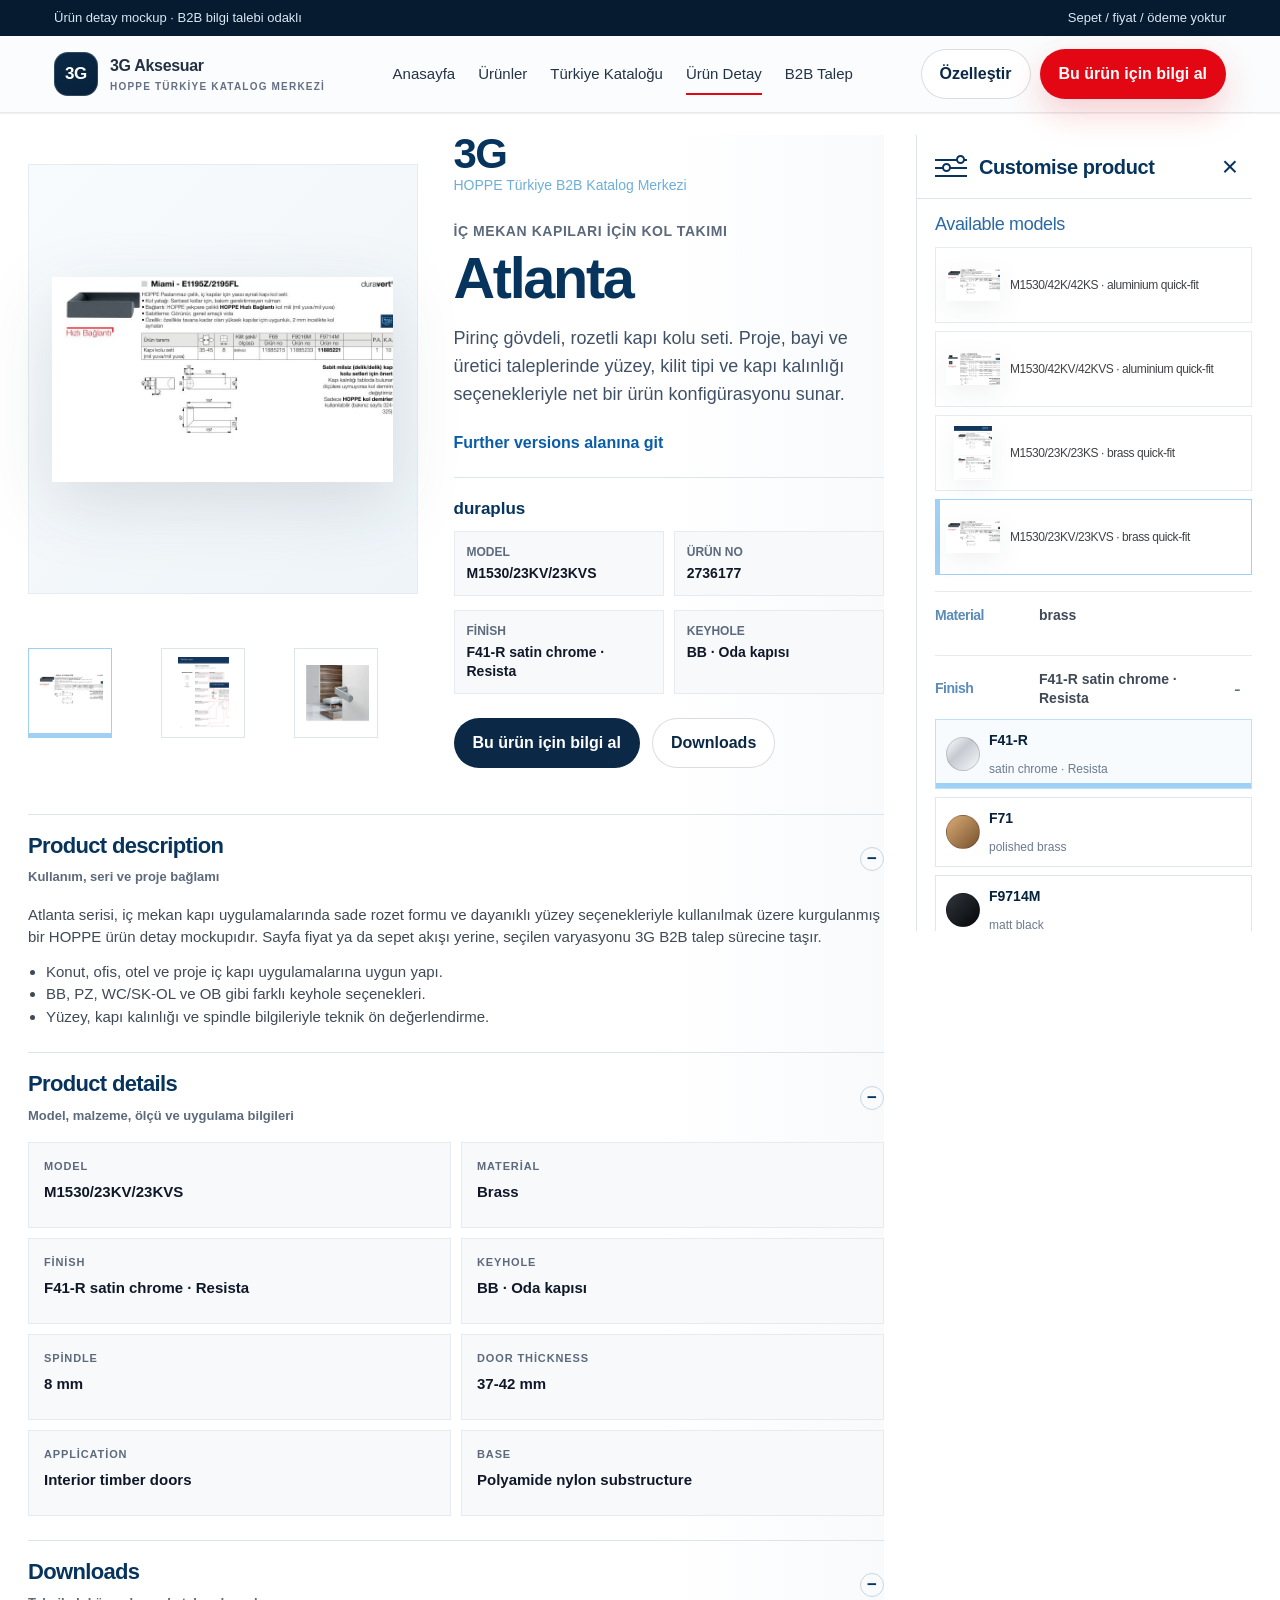
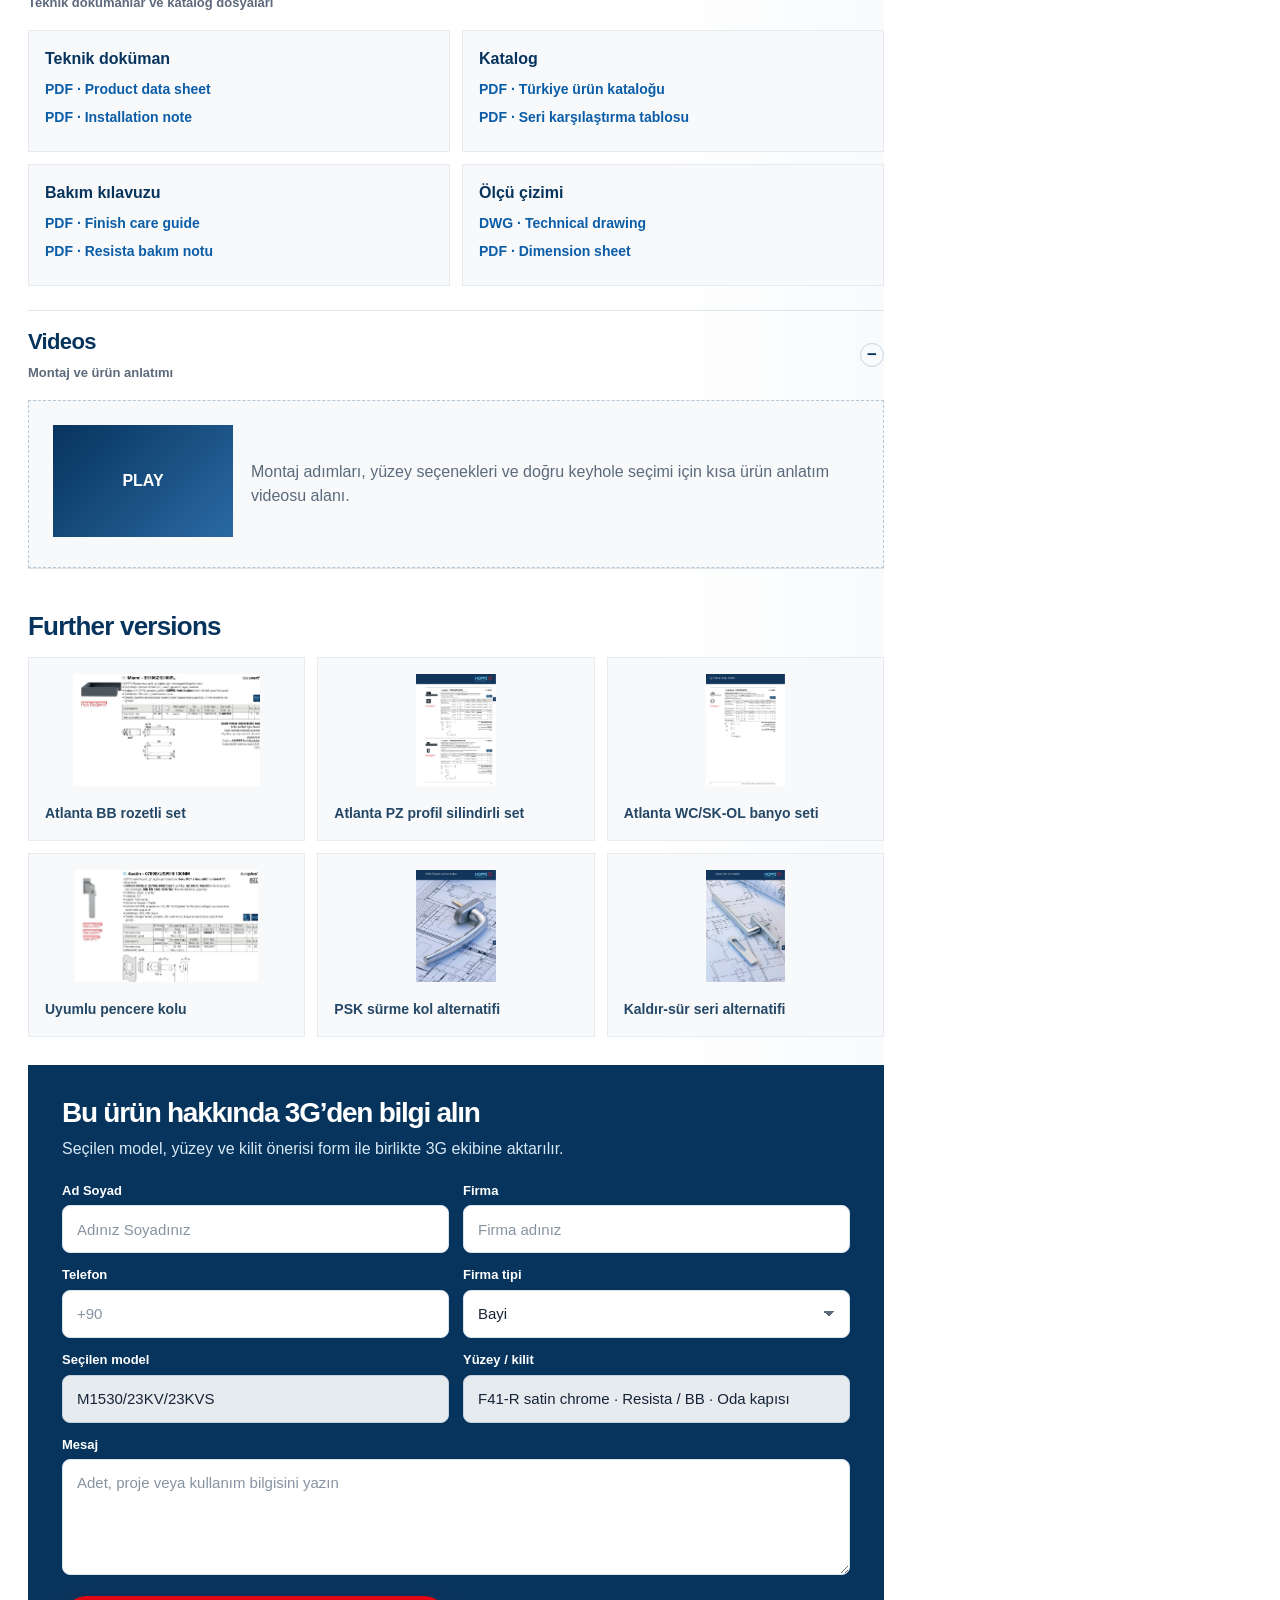
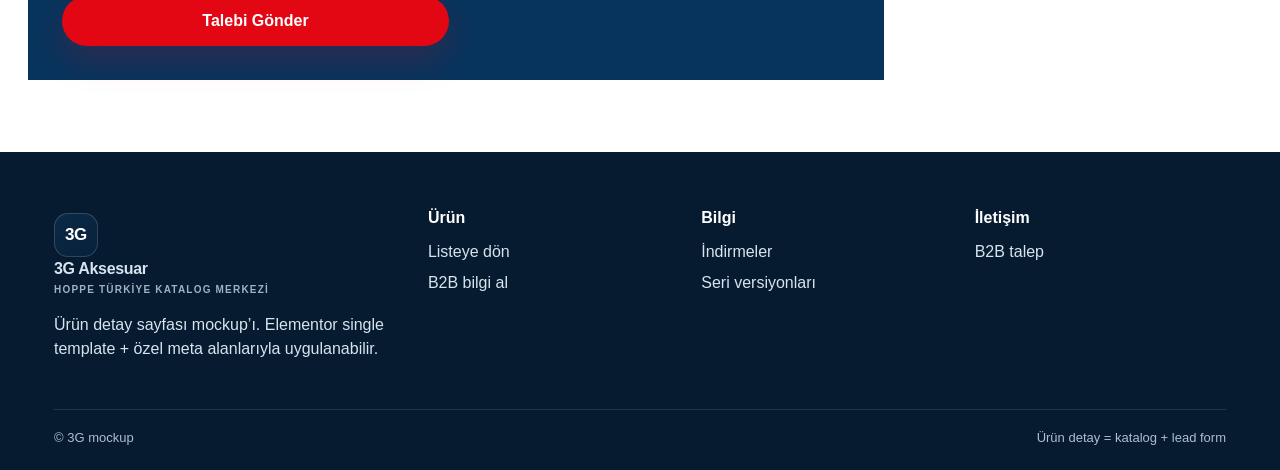
==== urun-detay.html @ 36ef945c "Polish product detail panel and form styles" ====
<!doctype html>
<html lang="tr">
<head>
  <meta charset="utf-8">
  <meta name="viewport" content="width=device-width, initial-scale=1">
  <title>Atlanta Kapı Kolu Takımı | 3G Ürün Detay Mockup</title>
  <meta name="description" content="3G için B2B katalog mantığında hazırlanmış HOPPE ürün detay sayfası mockupı.">
  <link rel="stylesheet" href="assets/css/styles.css">
  <style>
    .detail-page-v6 {
      --detail-bg: #fff;
      --detail-surface: #fff;
      --detail-line: #dce4ec;
      --detail-ink: #101828;
      --detail-muted: #5c6a7c;
      --detail-blue: #07345d;
      --detail-red: #e30613;
      --detail-soft-blue: #edf5fb;
      --detail-header-offset: 88px;
      background: var(--detail-bg);
    }

    .detail-page-v6 .topbar {
      background: #061b2f;
    }

    .detail-page-v6 .site-header {
      position: sticky;
      top: 0;
      z-index: 40;
    }

    .detail-page-v6 .product-detail-shell {
      display: grid;
      grid-template-columns: minmax(0, 1fr) 336px;
      gap: 32px;
      width: min(1320px, calc(100% - 56px));
      min-height: auto;
      margin: 0 auto;
      padding: 22px 0 72px;
      background: transparent;
      align-items: start;
    }

    .detail-page-v6 .product-detail-shell.is-customizer-closed {
      grid-template-columns: minmax(0, 1fr);
    }

    .detail-page-v6 .product-detail-shell.is-customizer-closed .product-detail-left {
      grid-template-columns: minmax(420px, 0.9fr) minmax(480px, 1.1fr);
    }

    .detail-page-v6 .product-detail-canvas {
      min-width: 0;
    }

    .detail-page-v6 .product-detail-left {
      display: grid;
      grid-template-columns: minmax(360px, 0.95fr) minmax(380px, 1.05fr);
      gap: 36px;
      min-height: auto;
      padding: 0;
      align-items: center;
    }

    .detail-page-v6 .product-media-column,
    .detail-page-v6 .product-info-column,
    .detail-page-v6 .product-description-card,
    .detail-page-v6 .further-series {
      background: transparent;
      border: 0;
      box-shadow: none;
    }

    .detail-page-v6 .product-media-column {
      padding: 0;
    }

    .detail-page-v6 .big-product-object {
      display: grid;
      height: 430px;
      place-items: center;
      background: linear-gradient(135deg, #f8fbfd, #eef4f8);
      border: 1px solid #e5ebf1;
    }

    .detail-page-v6 .big-product-object img {
      max-width: 88%;
      max-height: 390px;
      object-fit: contain;
    }

    .detail-page-v6 .side-thumbs {
      display: grid;
      grid-template-columns: repeat(3, 1fr);
      gap: 10px;
      margin-top: 12px;
    }

    .detail-page-v6 .side-thumbs button {
      height: 90px;
      padding: 8px;
      border: 1px solid var(--detail-line);
      background: #fff;
      cursor: pointer;
    }

    .detail-page-v6 .side-thumbs button.active {
      border-color: #9ed1f5;
      box-shadow: inset 0 -4px 0 #9ed1f5;
    }

    .detail-page-v6 .side-thumbs img {
      width: 100%;
      height: 100%;
      object-fit: contain;
    }

    .detail-page-v6 .product-info-column {
      max-width: none;
      padding: 0;
    }

    .detail-page-v6 .hoppe-style-mark {
      margin-bottom: 24px;
      color: #6eaed8;
    }

    .detail-page-v6 .hoppe-style-mark strong {
      display: block;
      color: var(--detail-blue);
      font-size: 42px;
      line-height: 0.9;
      letter-spacing: -0.04em;
    }

    .detail-page-v6 .hoppe-style-mark span {
      font-size: 14px;
      color: #6eaed8;
    }

    .detail-page-v6 .product-eyebrow {
      margin: 0 0 8px;
      color: var(--detail-muted);
      font-size: 14px;
      font-weight: 800;
      letter-spacing: 0.04em;
      text-transform: uppercase;
    }

    .detail-page-v6 h1 {
      margin: 0 0 18px;
      color: var(--detail-blue);
      font-size: clamp(38px, 4.5vw, 58px);
      line-height: 1;
      letter-spacing: -0.04em;
    }

    .detail-page-v6 .product-short-desc {
      max-width: 58ch;
      margin: 0 0 22px;
      color: #405166;
      font-size: 18px;
      line-height: 1.55;
    }

    .detail-page-v6 .mobile-customize-trigger {
      display: none;
      width: 100%;
      margin: 0 0 20px;
    }

    .detail-page-v6 .series-link {
      display: inline-flex;
      margin: 0 0 22px;
      color: #0b5da8;
      font-size: 16px;
      font-weight: 800;
    }

    .detail-page-v6 .product-meta-card {
      border-top: 1px solid var(--detail-line);
      padding-top: 18px;
    }

    .detail-page-v6 .product-meta-card .category-line {
      margin-bottom: 8px;
      color: var(--detail-blue);
      font-size: 17px;
    }

    .detail-page-v6 .product-meta-card dl {
      display: grid;
      grid-template-columns: repeat(2, minmax(0, 1fr));
      gap: 10px;
      margin: 0;
    }

    .detail-page-v6 .product-meta-card dl div {
      padding: 12px;
      background: #f7f9fb;
      border: 1px solid #e5ebf1;
      font-size: 14px;
      line-height: 1.35;
    }

    .detail-page-v6 .product-meta-card dt {
      display: block;
      color: var(--detail-muted);
      font-size: 12px;
      font-weight: 800;
      text-transform: uppercase;
    }

    .detail-page-v6 .product-meta-card dt::after {
      content: "";
    }

    .detail-page-v6 .product-meta-card dd {
      display: block;
      margin: 4px 0 0;
      color: var(--detail-ink);
      font-weight: 800;
    }

    .detail-page-v6 .product-action-row {
      display: flex;
      gap: 12px;
      flex-wrap: wrap;
      margin-top: 22px;
    }

    .detail-page-v6 .below-detail-blocks {
      padding: 46px 0 0;
    }

    .detail-page-v6 .product-description-card {
      max-width: none;
      margin: 0;
      padding: 0;
      border-top: 1px solid var(--detail-line);
      border-bottom: 1px solid var(--detail-line);
    }

    .detail-page-v6 .detail-accordion.clean {
      margin: 0;
      border-bottom: 1px solid var(--detail-line);
    }

    .detail-page-v6 .detail-accordion.clean:last-child {
      border-bottom: 0;
    }

    .detail-page-v6 .detail-accordion.clean summary {
      display: grid;
      grid-template-columns: minmax(0, 1fr) 24px;
      gap: 10px 16px;
      align-items: center;
      min-height: 76px;
      padding: 18px 0;
      list-style: none;
      cursor: pointer;
    }

    .detail-page-v6 .detail-accordion.clean summary::-webkit-details-marker {
      display: none;
    }

    .detail-page-v6 .detail-accordion.clean summary::marker {
      content: "";
    }

    .detail-page-v6 .detail-accordion.clean summary span {
      color: var(--detail-blue);
      font-size: 22px;
      font-weight: 900;
      letter-spacing: -0.03em;
      line-height: 1.15;
    }

    .detail-page-v6 .detail-accordion.clean summary small {
      grid-column: 1;
      color: var(--detail-muted);
      font-size: 13px;
      font-weight: 700;
      line-height: 1.35;
    }

    .detail-page-v6 .detail-accordion.clean summary::after {
      content: "+";
      display: grid;
      grid-column: 2;
      grid-row: 1 / span 2;
      width: 22px;
      height: 22px;
      place-items: center;
      align-self: center;
      justify-self: end;
      border: 1px solid #c9d6e2;
      border-radius: 50%;
      color: var(--detail-blue);
      font-size: 17px;
      font-weight: 800;
      line-height: 20px;
    }

    .detail-page-v6 .detail-accordion.clean[open] summary::after {
      content: "\2212";
    }

    .detail-page-v6 .description-content,
    .detail-page-v6 .download-groups,
    .detail-page-v6 .video-placeholder {
      padding-bottom: 24px;
    }

    .detail-page-v6 .description-content {
      color: #3f4a56;
      font-size: 15px;
    }

    .detail-page-v6 .description-content ul {
      margin: 12px 0 0;
      padding-left: 18px;
    }

    .detail-page-v6 .detail-facts-matrix.compact {
      display: grid;
      grid-template-columns: repeat(2, minmax(0, 1fr));
      gap: 10px;
      margin: 0 0 24px;
      border: 0;
    }

    .detail-page-v6 .detail-facts-matrix.compact div {
      min-height: 86px;
      padding: 15px;
      background: #f7f9fb;
      border: 1px solid #e5ebf1;
    }

    .detail-page-v6 .detail-facts-matrix.compact b {
      display: block;
      margin-bottom: 7px;
      color: var(--detail-muted);
      font-size: 11px;
      letter-spacing: 0.08em;
      text-transform: uppercase;
    }

    .detail-page-v6 .detail-facts-matrix.compact span {
      display: block;
      color: var(--detail-ink);
      font-size: 15px;
      font-weight: 800;
      line-height: 1.35;
    }

    .detail-page-v6 .download-groups {
      display: grid;
      grid-template-columns: repeat(2, minmax(0, 1fr));
      gap: 12px;
    }

    .detail-page-v6 .download-group {
      padding: 16px;
      background: #f7f9fb;
      border: 1px solid #e5ebf1;
    }

    .detail-page-v6 .download-group h4 {
      margin: 0 0 8px;
      color: var(--detail-blue);
      font-size: 16px;
    }

    .detail-page-v6 .download-group a {
      display: block;
      margin: 7px 0;
      color: #0b5da8;
      font-size: 14px;
      font-weight: 800;
    }

    .detail-page-v6 .video-placeholder {
      display: grid;
      grid-template-columns: 180px minmax(0, 1fr);
      gap: 18px;
      align-items: center;
      margin-bottom: 0;
      border: 1px dashed #b8c7d6;
      background: #f7f9fb;
      color: var(--detail-muted);
    }

    .detail-page-v6 .video-placeholder span {
      display: grid;
      min-height: 112px;
      place-items: center;
      background: linear-gradient(135deg, #07345d, #2a69a3);
      color: #fff;
      font-weight: 900;
    }

    .detail-page-v6 .video-placeholder p {
      margin: 0;
      padding-right: 18px;
    }

    .detail-page-v6 .further-series {
      margin-top: 44px;
      padding: 0;
      background: transparent;
    }

    .detail-page-v6 .container-ish {
      max-width: none;
      margin: 0;
    }

    .detail-page-v6 .further-series h2 {
      margin: 0 0 18px;
      color: var(--detail-blue);
      text-align: left;
      font-size: 26px;
      letter-spacing: -0.03em;
    }

    .detail-page-v6 .series-grid {
      display: grid;
      grid-template-columns: repeat(3, minmax(0, 1fr));
      gap: 12px;
    }

    .detail-page-v6 .series-card {
      min-height: 184px;
      padding: 16px;
      background: #f7f9fb;
      border: 1px solid #e5ebf1;
    }

    .detail-page-v6 .series-card img {
      height: 112px;
      object-fit: contain;
      margin: 0 auto 12px;
    }

    .detail-page-v6 .series-card span {
      color: #244766;
      font-size: 14px;
      font-weight: 900;
    }

    .detail-page-v6 .detail-contact-band {
      margin: 28px 0 0;
      max-width: none;
    }

    .detail-page-v6 .detail-contact-band .form-grid {
      align-items: start;
    }

    .detail-page-v6 .detail-contact-band .field label {
      display: block;
      margin-bottom: 7px;
      font-size: 13px;
      font-weight: 800;
      line-height: 1.2;
    }

    .detail-page-v6 .detail-contact-band .field input,
    .detail-page-v6 .detail-contact-band .field select,
    .detail-page-v6 .detail-contact-band .field textarea {
      width: 100%;
      box-sizing: border-box;
      border: 1px solid #d9e3ec;
      border-radius: 8px;
      background-color: #fff;
      color: #182333;
      font-size: 15px;
      line-height: 1.35;
      box-shadow: none;
    }

    .detail-page-v6 .detail-contact-band .field input,
    .detail-page-v6 .detail-contact-band .field select {
      height: 48px;
      min-height: 48px;
      padding: 0 14px;
    }

    .detail-page-v6 .detail-contact-band .field select {
      appearance: none;
      padding-right: 38px;
      background-image:
        linear-gradient(45deg, transparent 50%, #5c6a7c 50%),
        linear-gradient(135deg, #5c6a7c 50%, transparent 50%);
      background-position:
        calc(100% - 20px) 50%,
        calc(100% - 14px) 50%;
      background-size: 6px 6px, 6px 6px;
      background-repeat: no-repeat;
    }

    .detail-page-v6 .detail-contact-band .field textarea {
      min-height: 116px;
      padding: 13px 14px;
      resize: vertical;
    }

    .detail-page-v6 .detail-contact-band .field input::placeholder,
    .detail-page-v6 .detail-contact-band .field textarea::placeholder {
      color: #8793a1;
    }

    .detail-page-v6 .customizer-dock {
      position: sticky;
      top: var(--detail-header-offset);
      z-index: 30;
      width: 100%;
      min-width: 0;
      min-height: calc(100vh - var(--detail-header-offset) - 16px);
      max-height: calc(100vh - var(--detail-header-offset) - 16px);
      height: auto;
      box-sizing: border-box;
      overflow: auto;
      background: var(--detail-surface);
      border: 0;
      border-left: 1px solid var(--detail-line);
      box-shadow: none;
    }

    .detail-page-v6 .customizer-dock:not(.is-open) {
      display: none;
      min-height: 0;
    }

    .detail-page-v6 .customizer-side-header {
      position: sticky;
      top: 0;
      z-index: 2;
      display: flex;
      align-items: center;
      gap: 12px;
      min-height: 64px;
      box-sizing: border-box;
      padding: 0 0 0 18px !important;
      background: #fff;
      border-bottom: 1px solid var(--detail-line);
    }

    .detail-page-v6 .customizer-title-wrap {
      display: flex;
      flex: 1;
      min-width: 0;
      align-items: center;
      gap: 12px;
    }

    .detail-page-v6 .customizer-title-wrap h2 {
      min-width: 0;
      margin: 0;
      color: var(--detail-blue);
      font-size: 20px;
      font-weight: 800;
      line-height: 1.2;
      letter-spacing: -0.02em;
    }

    .detail-page-v6 .sliders-mark {
      flex: 0 0 32px;
      width: 32px;
      height: 22px;
    }

    .detail-page-v6 .customizer-close {
      display: grid;
      flex: 0 0 44px;
      width: 44px;
      height: 44px;
      place-items: center;
      border: 0;
      background: transparent;
      color: var(--detail-blue);
      font-size: 28px;
      line-height: 1;
      cursor: pointer;
    }

    .detail-page-v6 .customizer-open-note {
      display: none !important;
    }

    .detail-page-v6 .customizer-content-side {
      display: grid;
      gap: 16px;
      box-sizing: border-box;
      padding: 16px 0 22px 18px;
    }

    .detail-page-v6 .side-block h3 {
      margin: 0 0 12px;
      color: #2a69a3;
      font-size: 18px;
      letter-spacing: -0.02em;
    }

    .detail-page-v6 .dock-model-grid {
      display: grid;
      grid-template-columns: 1fr;
      gap: 8px;
    }

    .detail-page-v6 .model-option-dock {
      display: grid;
      grid-template-columns: 54px minmax(0, 1fr);
      gap: 10px;
      align-items: center;
      min-height: 74px;
      padding: 10px;
      border: 1px solid #e5ebf1;
      background: #fff;
      text-align: left;
    }

    .detail-page-v6 .model-option-dock.selected {
      border-color: #9ed1f5;
      box-shadow: inset 4px 0 0 #9ed1f5;
    }

    .detail-page-v6 .model-option-dock::after {
      display: none;
    }

    .detail-page-v6 .model-option-dock img {
      width: 54px;
      height: 54px;
      object-fit: contain;
      margin: 0;
    }

    .detail-page-v6 .model-option-dock span {
      font-size: 12px;
      line-height: 1.35;
    }

    .detail-page-v6 .dock-option-row {
      padding: 14px 0;
      border-top: 1px solid #e6e9ed;
    }

    .detail-page-v6 .material-row,
    .detail-page-v6 .interactive-row summary {
      display: grid;
      grid-template-columns: 94px minmax(0, 1fr) 18px;
      gap: 10px;
      align-items: center;
    }

    .detail-page-v6 .material-row {
      grid-template-columns: 94px minmax(0, 1fr);
    }

    .detail-page-v6 .dock-row-label,
    .detail-page-v6 .dock-row-value {
      font-size: 14px;
      line-height: 1.35;
    }

    .detail-page-v6 .dock-row-label {
      color: #5b8cb7;
      font-weight: 800;
    }

    .detail-page-v6 .dock-row-value {
      color: #3f4a56;
      font-weight: 700;
    }

    .detail-page-v6 .interactive-row summary::after {
      content: "+";
      color: #607086;
      font-size: 20px;
      line-height: 1;
      transform: none;
    }

    .detail-page-v6 .interactive-row[open] summary::after {
      content: "-";
    }

    .detail-page-v6 .dock-choice-grid {
      display: grid;
      grid-template-columns: 1fr;
      gap: 8px;
      padding-top: 12px;
    }

    .detail-page-v6 .dock-choice-grid .finish-option,
    .detail-page-v6 .dock-choice-grid .lock-option {
      min-height: auto !important;
      padding: 10px;
      border-radius: 0;
    }

    .detail-page-v6 .finish-option {
      display: grid;
      grid-template-columns: 34px minmax(0, 1fr);
      gap: 9px;
    }

    .detail-page-v6 .finish-option .swatch {
      width: 34px;
      height: 34px;
    }

    .detail-page-v6 .finish-option b,
    .detail-page-v6 .lock-option b,
    .detail-page-v6 .lock-option span {
      font-size: 14px;
    }

    .detail-page-v6 .finish-option small,
    .detail-page-v6 .lock-option small {
      font-size: 12px;
    }

    .detail-page-v6 .dock-selection-summary {
      margin-top: 0;
      padding: 15px;
      background: var(--detail-soft-blue);
      border: 1px solid #d6e7f4;
    }

    .detail-page-v6 .dock-selection-summary .btn {
      width: 100%;
      margin-top: 10px;
    }

    @media (max-width: 1120px) {
      .detail-page-v6 .product-detail-shell {
        grid-template-columns: minmax(0, 1fr) 326px;
        gap: 24px;
      }

      .detail-page-v6 .product-detail-left {
        grid-template-columns: 1fr;
      }
    }

    @media (max-width: 900px) {
      .detail-page-v6 {
        --detail-header-offset: 0px;
      }

      .detail-page-v6 .product-detail-shell {
        display: block;
        width: min(100% - 20px, 820px);
        padding: 16px 0 54px;
      }

      .detail-page-v6 .product-detail-shell.is-customizer-closed .product-detail-left {
        display: block;
      }

      .detail-page-v6 .product-detail-left {
        display: block;
      }

      .detail-page-v6 .product-media-column,
      .detail-page-v6 .product-info-column,
      .detail-page-v6 .product-description-card,
      .detail-page-v6 .further-series {
        box-shadow: none;
      }

      .detail-page-v6 .product-media-column {
        padding: 0;
      }

      .detail-page-v6 .big-product-object {
        height: 320px;
      }

      .detail-page-v6 .big-product-object img {
        max-height: 270px;
      }

      .detail-page-v6 .side-thumbs {
        grid-template-columns: repeat(3, 1fr);
      }

      .detail-page-v6 .product-info-column {
        margin-top: 24px;
        padding: 0;
      }

      .detail-page-v6 .hoppe-style-mark {
        margin-bottom: 18px;
      }

      .detail-page-v6 h1 {
        font-size: 42px;
      }

      .detail-page-v6 .product-short-desc {
        font-size: 16px;
      }

      .detail-page-v6 .mobile-customize-trigger {
        display: inline-flex;
      }

      .detail-page-v6 .product-action-row {
        display: none;
      }

      .detail-page-v6 .product-meta-card dl,
      .detail-page-v6 .detail-facts-matrix.compact,
      .detail-page-v6 .download-groups,
      .detail-page-v6 .series-grid {
        grid-template-columns: 1fr;
      }

      .detail-page-v6 .product-description-card,
      .detail-page-v6 .further-series {
        padding-right: 0;
        padding-left: 0;
      }

      .detail-page-v6 .video-placeholder {
        grid-template-columns: 1fr;
      }

      .detail-page-v6 .video-placeholder p {
        padding: 0 16px 18px;
      }

      .detail-page-v6 .customizer-dock {
        position: fixed;
        inset: 0;
        z-index: 120;
        display: none;
        width: auto;
        min-height: 0;
        max-height: none;
        height: auto;
        overflow: hidden;
        border: 0;
        background: rgba(6, 27, 47, 0.48);
        box-shadow: none;
      }

      .detail-page-v6 .customizer-dock.is-open {
        display: block;
      }

      .detail-page-v6 .customizer-dock:not(.is-open) {
        display: none;
      }

      .detail-page-v6 .customizer-dock::before {
        content: "";
        position: absolute;
        inset: 0;
      }

      .detail-page-v6 .customizer-side-header,
      .detail-page-v6 .customizer-content-side {
        position: relative;
        z-index: 1;
        width: 100%;
        background: #fff;
      }

      .detail-page-v6 .customizer-side-header {
        min-height: 68px;
        padding: 0 12px 0 18px !important;
      }

      .detail-page-v6 .customizer-content-side {
        height: calc(100vh - 68px);
        overflow: auto;
        padding: 16px 18px max(28px, env(safe-area-inset-bottom));
      }

      .detail-page-v6 .dock-model-grid {
        grid-template-columns: 1fr;
      }

      body.detail-drawer-open {
        overflow: hidden;
      }
    }

    @media (max-width: 560px) {
      .detail-page-v6 .topbar {
        display: none;
      }

      .detail-page-v6 .navbar {
        height: 64px;
      }

      .detail-page-v6 .actions .btn-primary,
      .detail-page-v6 .actions .btn-outline {
        display: none;
      }

      .detail-page-v6 .product-detail-shell {
        width: min(100% - 20px, 760px);
      }

      .detail-page-v6 .big-product-object {
        height: 260px;
      }

      .detail-page-v6 h1 {
        font-size: 36px;
      }
    }
  </style>
</head>
<body class="detail-page-side detail-page-v6">
  <div class="topbar">
    <div class="container">
      <span>Ürün detay mockup · B2B bilgi talebi odaklı</span>
      <span>Sepet / fiyat / ödeme yoktur</span>
    </div>
  </div>

  <header class="site-header">
    <div class="container navbar">
      <a class="brand" href="index.html">
        <span class="brand-mark"></span>
        <span>3G Aksesuar<small>HOPPE Türkiye Katalog Merkezi</small></span>
      </a>
      <nav class="nav-links" aria-label="Ana menü">
        <a href="index.html">Anasayfa</a>
        <a href="urunler.html">Ürünler</a>
        <a href="index.html#catalog">Türkiye Kataloğu</a>
        <a class="active" href="urun-detay.html">Ürün Detay</a>
        <a href="index.html#lead">B2B Talep</a>
      </nav>
      <div class="actions">
        <button class="btn btn-outline" type="button" data-open-customizer>Özelleştir</button>
        <a class="btn btn-primary" href="#lead-detail">Bu ürün için bilgi al</a>
        <button class="mobile-toggle" type="button" aria-label="Menü">☰</button>
      </div>
    </div>
  </header>

  <main class="product-detail-shell">
    <article class="product-detail-canvas">
      <section class="product-detail-left" aria-labelledby="product-title">
        <div class="product-media-column">
          <div class="big-product-object">
            <img id="mainProductImage" src="assets/images/prod-miami.jpg" alt="Atlanta kapı kolu ürün görseli">
          </div>
          <div class="side-thumbs" aria-label="Ürün görselleri">
            <button class="active" type="button"><img data-thumb src="assets/images/prod-miami.jpg" alt="Ürün görseli"></button>
            <button type="button"><img data-thumb src="assets/images/table-structure.jpg" alt="Ölçü çizimi örneği"></button>
            <button type="button"><img data-thumb src="assets/images/cat-miami-scene.jpg" alt="Mekan içinde ürün örneği"></button>
          </div>
        </div>

        <div class="product-info-column">
          <div class="hoppe-style-mark">
            <strong>3G</strong>
            <span>HOPPE Türkiye B2B Katalog Merkezi</span>
          </div>
          <p class="product-eyebrow">İç mekan kapıları için kol takımı</p>
          <h1 id="product-title">Atlanta</h1>
          <button class="btn btn-dark mobile-customize-trigger" type="button" data-open-customizer>Ürünü özelleştir</button>
          <p class="product-short-desc">Pirinç gövdeli, rozetli kapı kolu seti. Proje, bayi ve üretici taleplerinde yüzey, kilit tipi ve kapı kalınlığı seçenekleriyle net bir ürün konfigürasyonu sunar.</p>
          <a class="series-link" href="#further-series">Further versions alanına git</a>

          <div class="product-meta-card">
            <div class="category-line"><span>duraplus</span></div>
            <dl>
              <div><dt>Model</dt><dd data-summary="model">M1530/23KV/23KVS</dd></div>
              <div><dt>Ürün no</dt><dd>2736177</dd></div>
              <div><dt>Finish</dt><dd data-summary="finish">F41-R satin chrome · Resista</dd></div>
              <div><dt>Keyhole</dt><dd data-summary="lock">BB · Oda kapısı</dd></div>
            </dl>
          </div>

          <div class="product-action-row">
            <a class="btn btn-dark" href="#lead-detail">Bu ürün için bilgi al</a>
            <a class="btn btn-outline" href="#downloads">Downloads</a>
          </div>
        </div>
      </section>

      <section class="below-detail-blocks">
        <div class="product-description-card">
          <details class="detail-accordion clean" open>
            <summary><span>Product description</span><small>Kullanım, seri ve proje bağlamı</small></summary>
            <div class="description-content">
              <p>Atlanta serisi, iç mekan kapı uygulamalarında sade rozet formu ve dayanıklı yüzey seçenekleriyle kullanılmak üzere kurgulanmış bir HOPPE ürün detay mockupıdır. Sayfa fiyat ya da sepet akışı yerine, seçilen varyasyonu 3G B2B talep sürecine taşır.</p>
              <ul>
                <li>Konut, ofis, otel ve proje iç kapı uygulamalarına uygun yapı.</li>
                <li>BB, PZ, WC/SK-OL ve OB gibi farklı keyhole seçenekleri.</li>
                <li>Yüzey, kapı kalınlığı ve spindle bilgileriyle teknik ön değerlendirme.</li>
              </ul>
            </div>
          </details>

          <details class="detail-accordion clean" open>
            <summary><span>Product details</span><small>Model, malzeme, ölçü ve uygulama bilgileri</small></summary>
            <div class="detail-facts-matrix compact">
              <div><b>Model</b><span data-summary="model">M1530/23KV/23KVS</span></div>
              <div><b>Material</b><span>Brass</span></div>
              <div><b>Finish</b><span data-summary="finish">F41-R satin chrome · Resista</span></div>
              <div><b>Keyhole</b><span data-summary="lock">BB · Oda kapısı</span></div>
              <div><b>Spindle</b><span>8 mm</span></div>
              <div><b>Door thickness</b><span>37-42 mm</span></div>
              <div><b>Application</b><span>Interior timber doors</span></div>
              <div><b>Base</b><span>Polyamide nylon substructure</span></div>
            </div>
          </details>

          <details class="detail-accordion clean" open id="downloads">
            <summary><span>Downloads</span><small>Teknik dokümanlar ve katalog dosyaları</small></summary>
            <div class="download-groups">
              <div class="download-group">
                <h4>Teknik doküman</h4>
                <a href="#">PDF · Product data sheet</a>
                <a href="#">PDF · Installation note</a>
              </div>
              <div class="download-group">
                <h4>Katalog</h4>
                <a href="#">PDF · Türkiye ürün kataloğu</a>
                <a href="#">PDF · Seri karşılaştırma tablosu</a>
              </div>
              <div class="download-group">
                <h4>Bakım kılavuzu</h4>
                <a href="#">PDF · Finish care guide</a>
                <a href="#">PDF · Resista bakım notu</a>
              </div>
              <div class="download-group">
                <h4>Ölçü çizimi</h4>
                <a href="#">DWG · Technical drawing</a>
                <a href="#">PDF · Dimension sheet</a>
              </div>
            </div>
          </details>

          <details class="detail-accordion clean" open>
            <summary><span>Videos</span><small>Montaj ve ürün anlatımı</small></summary>
            <div class="video-placeholder">
              <span>PLAY</span>
              <p>Montaj adımları, yüzey seçenekleri ve doğru keyhole seçimi için kısa ürün anlatım videosu alanı.</p>
            </div>
          </details>
        </div>
      </section>

      <section class="further-series" id="further-series">
        <div class="container-ish">
          <h2>Further versions</h2>
          <div class="series-grid">
            <a class="series-card" href="#"><img src="assets/images/prod-miami.jpg" alt="Kapı kolu seti"><span>Atlanta BB rozetli set</span></a>
            <a class="series-card" href="#"><img src="assets/images/austin-product.jpg" alt="HCS sistemi"><span>Atlanta PZ profil silindirli set</span></a>
            <a class="series-card" href="#"><img src="assets/images/hamburg-product.jpg" alt="Profil kapı kolu"><span>Atlanta WC/SK-OL banyo seti</span></a>
            <a class="series-card" href="#"><img src="assets/images/prod-window-austin.jpg" alt="Pencere kolu"><span>Uyumlu pencere kolu</span></a>
            <a class="series-card" href="#"><img src="assets/images/psk.jpg" alt="PSK kolları"><span>PSK sürme kol alternatifi</span></a>
            <a class="series-card" href="#"><img src="assets/images/hs-lift-slide.jpg" alt="Kaldır sür"><span>Kaldır-sür seri alternatifi</span></a>
          </div>
        </div>
      </section>

      <section class="detail-contact-band" id="lead-detail">
        <h2>Bu ürün hakkında 3G’den bilgi alın</h2>
        <p>Seçilen model, yüzey ve kilit önerisi form ile birlikte 3G ekibine aktarılır.</p>
        <form class="form-grid side-layout-form">
          <div class="field"><label>Ad Soyad</label><input placeholder="Adınız Soyadınız"></div>
          <div class="field"><label>Firma</label><input placeholder="Firma adınız"></div>
          <div class="field"><label>Telefon</label><input placeholder="+90"></div>
          <div class="field"><label>Firma tipi</label><select><option>Bayi</option><option>Kapı / pencere üreticisi</option><option>Mimarlık ofisi</option><option>Proje firması</option></select></div>
          <div class="field"><label>Seçilen model</label><input id="formModel" value="M1530/23KV/23KVS" readonly></div>
          <div class="field"><label>Yüzey / kilit</label><input id="formFinishLock" value="F41-R satin chrome · Resista / BB · Oda kapısı" readonly></div>
          <div class="field full"><label>Mesaj</label><textarea placeholder="Adet, proje veya kullanım bilgisini yazın"></textarea></div>
          <button class="btn btn-primary" type="button">Talebi Gönder</button>
        </form>
      </section>
    </article>

    <aside class="customizer-dock is-open" data-customizer-panel aria-label="Ürün özelleştirme paneli">
      <div class="customizer-side-header">
        <div class="customizer-title-wrap">
          <div class="sliders-mark" aria-hidden="true"><span></span><span></span></div>
          <h2>Customise product</h2>
        </div>
        <button class="customizer-close" type="button" data-close-customizer aria-label="Paneli kapat">×</button>
      </div>

      <div class="customizer-content-side" data-customizer-content>
        <div class="side-block">
          <h3>Available models</h3>
          <div class="dock-model-grid">
            <button class="model-option-dock" type="button" data-choice-type="model" data-choice-value="M1530/42K/42KS · aluminium quick-fit" data-model-image="assets/images/prod-miami.jpg"><img src="assets/images/prod-miami.jpg" alt="Aluminium model"><span>M1530/42K/42KS · aluminium quick-fit</span></button>
            <button class="model-option-dock" type="button" data-choice-type="model" data-choice-value="M1530/42KV/42KVS · aluminium quick-fit" data-model-image="assets/images/prod-austin.jpg"><img src="assets/images/prod-austin.jpg" alt="Aluminium KV model"><span>M1530/42KV/42KVS · aluminium quick-fit</span></button>
            <button class="model-option-dock" type="button" data-choice-type="model" data-choice-value="M1530/23K/23KS · brass quick-fit" data-model-image="assets/images/miami-product.jpg"><img src="assets/images/miami-product.jpg" alt="Brass model"><span>M1530/23K/23KS · brass quick-fit</span></button>
            <button class="model-option-dock selected" type="button" data-choice-type="model" data-choice-value="M1530/23KV/23KVS · brass quick-fit" data-model-image="assets/images/prod-miami.jpg"><img src="assets/images/prod-miami.jpg" alt="Selected brass model"><span>M1530/23KV/23KVS · brass quick-fit</span></button>
          </div>
        </div>

        <div class="dock-option-row material-row"><div class="dock-row-label">Material</div><div class="dock-row-value">brass</div></div>
        <details class="dock-option-row interactive-row" open>
          <summary><div class="dock-row-label">Finish</div><div class="dock-row-value" data-summary="finish">F41-R satin chrome · Resista</div></summary>
          <div class="dock-choice-grid">
            <button class="finish-option selected" type="button" data-choice-type="finish" data-choice-value="F41-R satin chrome · Resista"><span class="swatch swatch-chrome"></span><b>F41-R</b><small>satin chrome · Resista</small></button>
            <button class="finish-option" type="button" data-choice-type="finish" data-choice-value="F71 polished brass"><span class="swatch swatch-bronze"></span><b>F71</b><small>polished brass</small></button>
            <button class="finish-option" type="button" data-choice-type="finish" data-choice-value="F9714M matt black"><span class="swatch swatch-black"></span><b>F9714M</b><small>matt black</small></button>
            <button class="finish-option" type="button" data-choice-type="finish" data-choice-value="F1 aluminium silver"><span class="swatch swatch-silver"></span><b>F1</b><small>aluminium silver</small></button>
          </div>
        </details>

        <details class="dock-option-row interactive-row" open>
          <summary><div class="dock-row-label">Keyhole</div><div class="dock-row-value" data-summary="lock">BB · Oda kapısı</div></summary>
          <div class="dock-choice-grid">
            <button class="lock-option selected" type="button" data-choice-type="lock" data-choice-value="BB · Oda kapısı"><b>BB</b><span>Oda kapısı</span><small>Standart iç kapı kullanımı</small></button>
            <button class="lock-option" type="button" data-choice-type="lock" data-choice-value="PZ · Profil silindirli kilit"><b>PZ</b><span>Profil silindirli</span><small>Proje / güvenlik kullanımı</small></button>
            <button class="lock-option" type="button" data-choice-type="lock" data-choice-value="WC/SK-OL · Banyo WC"><b>WC</b><span>Banyo/WC</span><small>İçerden mandallı kullanım</small></button>
            <button class="lock-option" type="button" data-choice-type="lock" data-choice-value="OB · Klasik anahtar"><b>OB</b><span>Klasik anahtar</span><small>Geleneksel kilit tipi</small></button>
          </div>
        </details>

        <div class="dock-option-row material-row"><div class="dock-row-label">Door thickness</div><div class="dock-row-value">37-42 mm</div></div>
        <div class="dock-option-row material-row"><div class="dock-row-label">Spindle</div><div class="dock-row-value">8 mm</div></div>
        <div class="dock-option-row material-row"><div class="dock-row-label">Application</div><div class="dock-row-value">Interior timber doors</div></div>

        <div class="dock-selection-summary">
          <strong>Seçim özeti</strong>
          <p><span data-summary="model">M1530/23KV/23KVS</span><br><span data-summary="finish">F41-R satin chrome · Resista</span><br><span data-summary="lock">BB · Oda kapısı</span></p>
          <a class="btn btn-dark" href="#lead-detail">Bu seçimle bilgi al</a>
          <button class="btn btn-outline reset-btn" type="button">Reset filter</button>
        </div>
      </div>
    </aside>
  </main>

  <footer class="footer">
    <div class="container">
      <div class="footer-grid">
        <div><a class="brand" href="index.html"><span class="brand-mark"></span><span>3G Aksesuar<small>HOPPE Türkiye Katalog Merkezi</small></span></a><p>Ürün detay sayfası mockup’ı. Elementor single template + özel meta alanlarıyla uygulanabilir.</p></div>
        <div><h4>Ürün</h4><a href="urunler.html">Listeye dön</a><a href="#lead-detail">B2B bilgi al</a></div>
        <div><h4>Bilgi</h4><a href="#downloads">İndirmeler</a><a href="#further-series">Seri versiyonları</a></div>
        <div><h4>İletişim</h4><a href="index.html#lead">B2B talep</a></div>
      </div>
      <div class="footer-bottom"><span>© 3G mockup</span><span>Ürün detay = katalog + lead form</span></div>
    </div>
  </footer>

  <script>
    (function(){
      const body = document.body;
      const shell = document.querySelector('.product-detail-shell');
      const panel = document.querySelector('[data-customizer-panel]');
      const openButtons = document.querySelectorAll('[data-open-customizer]');
      const closeButtons = document.querySelectorAll('[data-close-customizer]');
      const desktopQuery = window.matchMedia('(min-width: 901px)');
      const summary = {
        model: 'M1530/23KV/23KVS',
        finish: 'F41-R satin chrome · Resista',
        lock: 'BB · Oda kapısı'
      };

      function setPanelOpen(isOpen) {
        if (!panel) return;
        panel.classList.toggle('is-open', isOpen);
        shell?.classList.toggle('is-customizer-closed', !isOpen);
        body.classList.toggle('detail-drawer-open', isOpen && !desktopQuery.matches);
      }

      function syncPanelForViewport() {
        setPanelOpen(desktopQuery.matches);
      }

      function shortLock(value) {
        const parts = (value || '').split(' · ');
        return parts.length > 1 ? `${parts[0]} · ${parts[1]}` : value;
      }

      function updateSummary() {
        document.querySelectorAll('[data-summary="model"]').forEach((item) => { item.textContent = summary.model; });
        document.querySelectorAll('[data-summary="finish"]').forEach((item) => { item.textContent = summary.finish; });
        document.querySelectorAll('[data-summary="lock"]').forEach((item) => { item.textContent = summary.lock; });
        const formModel = document.getElementById('formModel');
        const formFinishLock = document.getElementById('formFinishLock');
        if (formModel) formModel.value = summary.model;
        if (formFinishLock) formFinishLock.value = `${summary.finish} / ${shortLock(summary.lock)}`;
      }

      syncPanelForViewport();
      if (desktopQuery.addEventListener) {
        desktopQuery.addEventListener('change', syncPanelForViewport);
      } else {
        desktopQuery.addListener(syncPanelForViewport);
      }
      openButtons.forEach((button) => button.addEventListener('click', () => setPanelOpen(true)));
      closeButtons.forEach((button) => button.addEventListener('click', () => setPanelOpen(false)));

      document.addEventListener('keydown', (event) => {
        if (event.key === 'Escape') setPanelOpen(false);
      });

      panel?.addEventListener('click', (event) => {
        if (!desktopQuery.matches && event.target === panel) setPanelOpen(false);
      });

      document.querySelectorAll('[data-thumb]').forEach((image) => {
        image.addEventListener('click', () => {
          document.querySelectorAll('[data-thumb]').forEach((item) => item.closest('button')?.classList.remove('active'));
          image.closest('button')?.classList.add('active');
          const main = document.getElementById('mainProductImage');
          if (main) main.src = image.src;
        });
      });

      document.querySelectorAll('[data-choice-type]').forEach((button) => {
        button.addEventListener('click', () => {
          const type = button.dataset.choiceType;
          if (!type) return;
          summary[type] = button.dataset.choiceValue || button.textContent.trim();
          document.querySelectorAll(`[data-choice-type="${type}"]`).forEach((item) => item.classList.remove('selected'));
          button.classList.add('selected');

          if (type === 'model') {
            const image = button.dataset.modelImage;
            const main = document.getElementById('mainProductImage');
            if (image && main) main.src = image;
          }

          updateSummary();
        });
      });

      updateSummary();
    })();
  </script>
</body>
</html>
---- assets/css/styles.css ----
:root{
  --ink:#101828;
  --navy:#0b2946;
  --navy2:#123e63;
  --red:#e30613;
  --ice:#f3f7fa;
  --paper:#fbfcfd;
  --line:#d7e1ea;
  --muted:#667085;
  --white:#fff;
  --steel:#cbd5df;
  --gold:#c6924b;
  --green:#65746a;
  --shadow:0 24px 70px rgba(12,34,56,.14);
  --radius:28px;
  --max:1220px;
}
*{box-sizing:border-box}
html{scroll-behavior:smooth}
body{margin:0;font-family:Arial, Helvetica, sans-serif;color:var(--ink);background:var(--paper);line-height:1.5}
a{text-decoration:none;color:inherit} img{max-width:100%;display:block} button,input,select,textarea{font:inherit}.container{max-width:var(--max);margin:auto;padding:0 24px}
.topbar{background:#061b2f;color:#d8e7f4;font-size:13px}.topbar .container{min-height:36px;display:flex;align-items:center;justify-content:space-between;gap:16px}.site-header{position:sticky;top:0;z-index:100;background:rgba(251,252,253,.92);backdrop-filter:blur(16px);border-bottom:1px solid rgba(16,24,40,.08)}
.navbar{height:76px;display:flex;align-items:center;justify-content:space-between;gap:22px}.brand{display:flex;align-items:center;gap:12px;font-weight:900;letter-spacing:-.02em}.brand-mark{width:44px;height:44px;border-radius:14px;background:linear-gradient(145deg,var(--navy),#06213a);display:grid;place-items:center;color:#fff;box-shadow:inset 0 0 0 1px rgba(255,255,255,.16)}.brand-mark:before{content:'3G';font-size:17px}.brand small{display:block;font-size:10px;letter-spacing:.12em;text-transform:uppercase;color:var(--muted);font-weight:700;margin-top:1px}.nav-links{display:flex;gap:23px;font-size:15px;align-items:center}.nav-links a{position:relative;color:#253347}.nav-links a.active:after,.nav-links a:hover:after{content:'';position:absolute;height:2px;left:0;right:0;bottom:-10px;background:var(--red)}.actions{display:flex;gap:9px;align-items:center}.mobile-toggle{display:none;border:0;background:transparent;font-size:26px}.btn{display:inline-flex;align-items:center;justify-content:center;gap:9px;border-radius:999px;border:1px solid transparent;padding:12px 18px;font-weight:800;cursor:pointer;white-space:nowrap;transition:.22s}.btn-primary{background:var(--red);color:#fff;box-shadow:0 14px 34px rgba(227,6,19,.18)}.btn-primary:hover{transform:translateY(-2px);box-shadow:0 16px 42px rgba(227,6,19,.25)}.btn-dark{background:var(--navy);color:white}.btn-outline{background:white;border-color:rgba(16,24,40,.15);color:var(--navy)}.btn-outline:hover{border-color:var(--red);color:var(--red)}.btn-soft{background:#eef4f8;border-color:#d9e3ec;color:#0b2946}.btn-link{border:0;background:none;padding:0;font-weight:900;color:var(--red);cursor:pointer}.kicker{display:inline-flex;align-items:center;gap:9px;border:1px solid rgba(227,6,19,.2);background:#fff;padding:8px 12px;border-radius:999px;color:#b1000a;font-size:13px;font-weight:900}.kicker:before{content:'';width:8px;height:8px;border-radius:50%;background:var(--red)}
h1{font-size:clamp(43px,6.7vw,82px);line-height:.92;letter-spacing:-.06em;margin:20px 0;color:#06213a}h2{font-size:clamp(31px,4.2vw,52px);line-height:1;letter-spacing:-.045em;margin:0;color:#06213a}h3{letter-spacing:-.03em;line-height:1.1;margin:0}.lead{font-size:19px;color:#405166;max-width:670px;margin:0 0 28px}.muted{color:var(--muted)}
.hero{background:radial-gradient(circle at 80% 10%,rgba(227,6,19,.08),transparent 30%),linear-gradient(135deg,#f7fafc,#e8f0f6 52%,#fff);overflow:hidden;border-bottom:1px solid rgba(16,24,40,.08)}.hero-grid{min-height:640px;display:grid;grid-template-columns:1.02fr .98fr;gap:48px;align-items:center;padding:66px 0}.hero-actions{display:flex;gap:12px;flex-wrap:wrap;margin-bottom:28px}.proof-row{display:grid;grid-template-columns:repeat(3,1fr);gap:12px;max-width:650px}.proof{background:rgba(255,255,255,.83);border:1px solid rgba(16,24,40,.08);border-radius:18px;padding:14px}.proof strong{display:block;font-size:25px;color:var(--navy);line-height:1}.proof span{font-size:13px;color:var(--muted)}
.visual-board{position:relative;min-height:520px}.photo-stack{position:absolute;inset:0}.photo{position:absolute;border-radius:24px;overflow:hidden;box-shadow:var(--shadow);background:#ddd;border:1px solid rgba(255,255,255,.7)}.photo img{width:100%;height:100%;object-fit:cover}.photo.main{right:0;top:6px;width:72%;height:380px}.photo.small-a{left:0;top:68px;width:42%;height:240px}.photo.small-b{left:15%;bottom:0;width:46%;height:210px}.photo.note{right:4%;bottom:28px;width:45%;height:auto;background:rgba(6,33,58,.93);color:#fff;padding:22px}.photo.note h3{font-size:24px;margin-bottom:9px}.photo.note p{color:#d7e5ef;margin:0 0 15px;font-size:14px}.photo.note ul{margin:0;padding-left:18px;color:#fff;font-size:14px}.image-credit{position:absolute;left:12px;bottom:10px;background:rgba(6,33,58,.74);color:white;font-size:11px;padding:6px 9px;border-radius:999px}.section{padding:86px 0}.section-muted{background:#eef4f8}.section-dark{background:#061b2f;color:white}.section-dark h2,.section-dark h3{color:white}.section-head{display:flex;align-items:end;justify-content:space-between;gap:26px;margin-bottom:32px}.section-copy{max-width:560px;color:var(--muted);margin:0}.section-dark .section-copy{color:#b8cadd}
.category-grid{display:grid;grid-template-columns:repeat(3,1fr);gap:18px}.category-card{background:white;border:1px solid rgba(16,24,40,.08);border-radius:26px;overflow:hidden;box-shadow:0 18px 46px rgba(12,34,56,.08);transition:.24s}.category-card:hover{transform:translateY(-4px);box-shadow:0 24px 66px rgba(12,34,56,.14)}.category-media{height:210px;background:#dce5ed;position:relative;overflow:hidden}.category-media img{width:100%;height:100%;object-fit:cover;transition:.45s}.category-card:hover .category-media img{transform:scale(1.04)}.category-media:after{content:'';position:absolute;inset:0;background:linear-gradient(180deg,transparent 45%,rgba(6,33,58,.68))}.cat-num{position:absolute;left:16px;bottom:13px;color:white;font-weight:900;letter-spacing:.12em}.category-body{padding:22px}.category-body h3{font-size:25px;margin-bottom:10px}.category-body p{color:var(--muted);font-size:15px;margin:0 0 18px}.chips{display:flex;gap:7px;flex-wrap:wrap}.chip{display:inline-flex;border:1px solid #dbe4ed;background:#f6f9fb;border-radius:999px;padding:6px 10px;font-size:12px;font-weight:800;color:#32455a}.chip.red{background:#fff1f2;border-color:#ffd5da;color:#b0000c}.chip.blue{background:#edf6ff;border-color:#d7ecff;color:#0b4a75}.chip.gold{background:#fff7e8;border-color:#f4dab3;color:#855414}.chip.green{background:#edf5ef;border-color:#d9e8dc;color:#44604b}.flow{display:grid;grid-template-columns:repeat(5,1fr);gap:10px}.flow-step{background:white;border:1px solid rgba(16,24,40,.08);border-radius:22px;padding:20px;min-height:164px}.flow-step b{display:grid;place-items:center;width:36px;height:36px;border-radius:50%;background:var(--navy);color:white;margin-bottom:16px}.flow-step strong{display:block;line-height:1.1}.flow-step span{display:block;font-size:13px;color:var(--muted);margin-top:9px}
.assistant-box{border-radius:34px;background:linear-gradient(145deg,#0b2946,#061b2f);padding:34px;color:white;box-shadow:var(--shadow);overflow:hidden;position:relative}.assistant-box:before{content:'';position:absolute;right:-70px;top:-80px;width:260px;height:260px;border-radius:50%;background:rgba(227,6,19,.14)}.assistant-grid{position:relative;display:grid;grid-template-columns:.9fr 1.1fr;gap:28px}.assistant-box h2{color:white}.assistant-box p{color:#c4d2de}.step-card{background:rgba(255,255,255,.08);border:1px solid rgba(255,255,255,.13);border-radius:20px;padding:16px;margin-bottom:12px}.choice-row{display:flex;gap:8px;flex-wrap:wrap;margin-top:10px}.choice{border:1px solid rgba(255,255,255,.18);background:rgba(255,255,255,.08);color:white;border-radius:999px;padding:9px 12px;cursor:pointer;font-size:14px}.choice.is-selected{background:var(--red);border-color:var(--red)}.assistant-result{display:none;background:white;color:#06213a;border-radius:18px;padding:16px;margin-top:12px}.assistant-result.show{display:block}.assistant-result ul{margin:8px 0 0;padding-left:18px;color:#536275}.catalog-strip{display:grid;grid-template-columns:.92fr 1.08fr;gap:22px;align-items:center;background:white;border:1px solid rgba(16,24,40,.08);box-shadow:var(--shadow);border-radius:34px;padding:26px}.catalog-preview{display:grid;grid-template-columns:1fr 1fr;gap:12px}.catalog-preview img{height:260px;width:100%;object-fit:cover;border-radius:20px;border:1px solid var(--line)}.lead-panel{background:linear-gradient(145deg,#081e35,#123e63);color:white;border-radius:34px;padding:32px;box-shadow:var(--shadow)}.lead-panel h2{color:white}.form-grid{display:grid;grid-template-columns:1fr 1fr;gap:14px;margin-top:22px}.field label{display:block;font-size:13px;font-weight:800;margin-bottom:6px}.field input,.field select,.field textarea{width:100%;border:1px solid rgba(255,255,255,.18);background:rgba(255,255,255,.09);color:white;border-radius:14px;padding:13px}.field input::placeholder,.field textarea::placeholder{color:#bdcad7}.field textarea{min-height:100px}.field.full{grid-column:1/-1}.page-title{background:linear-gradient(135deg,#f8fbfd,#e9f1f7);padding:64px 0 46px;border-bottom:1px solid rgba(16,24,40,.08)}.breadcrumb{font-size:13px;color:var(--muted);font-weight:800;margin-bottom:10px}.page-title h1{font-size:clamp(40px,5.4vw,68px);max-width:900px}.page-title p{max-width:760px;color:#536275;font-size:18px}.catalog-layout{display:grid;grid-template-columns:285px 1fr;gap:26px;align-items:start}.filter-panel{position:sticky;top:94px;background:white;border:1px solid rgba(16,24,40,.09);border-radius:24px;padding:20px;box-shadow:0 16px 42px rgba(12,34,56,.06)}.filter-head{display:flex;justify-content:space-between;align-items:center;margin-bottom:10px}.filter-group{border-top:1px solid var(--line);padding:17px 0}.filter-group-title{font-weight:900;margin-bottom:10px}.filter-group label{display:flex;gap:9px;align-items:center;font-size:14px;color:#34445a;margin:10px 0}.catalog-tools{display:flex;justify-content:space-between;gap:16px;align-items:start;margin-bottom:18px}.searchbox{width:min(520px,100%);border:1px solid var(--line);background:white;border-radius:999px;padding:14px 18px}.view-toggle{display:flex;background:#e7eef4;border-radius:999px;padding:5px}.view-toggle button{border:0;background:transparent;padding:9px 13px;border-radius:999px;font-weight:800;cursor:pointer;color:#405166}.view-toggle button.active{background:white;color:var(--navy);box-shadow:0 8px 20px rgba(12,34,56,.08)}.product-grid{display:grid;grid-template-columns:repeat(2,1fr);gap:18px}.product-card{background:white;border:1px solid rgba(16,24,40,.09);border-radius:25px;overflow:hidden;box-shadow:0 15px 40px rgba(12,34,56,.06);display:flex;flex-direction:column}.product-img{height:245px;background:#d9e2ea;overflow:hidden}.product-img img{width:100%;height:100%;object-fit:cover;transition:.4s}.product-card:hover .product-img img{transform:scale(1.04)}.product-body{padding:20px;display:flex;flex-direction:column;gap:16px;flex:1}.tagline{display:flex;gap:7px;flex-wrap:wrap;margin-bottom:12px}.product-body h3{font-size:24px;margin-bottom:8px}.product-body p{color:var(--muted);font-size:15px;margin:0}.product-meta{display:grid;grid-template-columns:1fr 1fr;gap:9px;margin-top:14px}.product-meta div{background:#f4f7fa;border:1px solid #e2e9ef;border-radius:14px;padding:10px;font-size:13px;color:#536275}.product-meta strong{display:block;color:#0b2946}.product-grid.list-view{grid-template-columns:1fr}.product-grid.list-view .product-card{display:grid;grid-template-columns:300px 1fr}.product-grid.list-view .product-img{height:100%}.hide{display:none!important}.technical-table{background:white;border:1px solid var(--line);border-radius:22px;overflow:auto;box-shadow:0 16px 42px rgba(12,34,56,.06)}table{width:100%;border-collapse:collapse;min-width:760px}th,td{text-align:left;border-bottom:1px solid #e4ebf1;padding:14px 16px;font-size:14px}th{background:#f1f5f8;color:#0b2946}.detail-grid{display:grid;grid-template-columns:.95fr 1.05fr;gap:32px;align-items:start}.detail-gallery{position:sticky;top:100px}.detail-main-img{border-radius:30px;overflow:hidden;background:#e4ebf1;box-shadow:var(--shadow)}.detail-main-img img{width:100%;height:480px;object-fit:cover}.thumbs{display:grid;grid-template-columns:repeat(4,1fr);gap:10px;margin-top:12px}.thumbs img{height:92px;width:100%;object-fit:cover;border-radius:14px;border:2px solid transparent;cursor:pointer}.thumbs img.active{border-color:var(--red)}.spec-card{background:white;border:1px solid rgba(16,24,40,.09);border-radius:30px;padding:28px;box-shadow:0 18px 52px rgba(12,34,56,.08)}.spec-card h1{font-size:clamp(38px,5vw,60px);margin:14px 0}.spec-list{display:grid;grid-template-columns:1fr 1fr;gap:10px;margin:22px 0}.spec-item{background:#f4f7fa;border:1px solid #e2e9ef;border-radius:16px;padding:12px}.spec-item strong{display:block;font-size:12px;color:var(--muted);text-transform:uppercase;letter-spacing:.04em}.spec-item span{font-weight:800;color:var(--navy)}.tabs{display:flex;gap:8px;border-bottom:1px solid var(--line);margin-top:26px}.tab{border:0;background:transparent;padding:12px 8px;font-weight:900;cursor:pointer;color:var(--muted)}.tab.active{color:var(--red);border-bottom:2px solid var(--red)}.tab-panel{padding-top:18px;color:#405166}.footer{background:#061b2f;color:#d7e4ef;padding:54px 0 22px}.footer-grid{display:grid;grid-template-columns:1.4fr repeat(3,1fr);gap:22px}.footer a{display:block;margin:7px 0;color:#d7e4ef}.footer h4{color:white;margin:0 0 10px}.footer .brand small{color:#9fb1c4}.footer-bottom{display:flex;justify-content:space-between;gap:16px;border-top:1px solid rgba(255,255,255,.12);margin-top:32px;padding-top:18px;font-size:13px;color:#aebfd0}.codex-note{background:#fff7e8;border:1px solid #f4d7aa;border-radius:22px;padding:22px;color:#4a3311}
@media(max-width:1000px){.nav-links{display:none}.mobile-toggle{display:block}.hero-grid,.assistant-grid,.catalog-strip,.detail-grid{grid-template-columns:1fr}.visual-board{min-height:560px}.category-grid,.product-grid{grid-template-columns:1fr 1fr}.catalog-layout{grid-template-columns:1fr}.filter-panel{position:relative;top:auto}.flow{grid-template-columns:repeat(2,1fr)}.product-grid.list-view .product-card{display:flex}.section-head{display:block}.section-copy{margin-top:12px}.detail-gallery{position:relative;top:auto}}
@media(max-width:680px){.topbar .container,.proof-row,.category-grid,.form-grid,.product-grid,.spec-list,.footer-grid{grid-template-columns:1fr;display:grid}.actions .btn-outline{display:none}.hero-grid{padding:48px 0}.section{padding:58px 0}.photo.main{width:88%;height:330px}.photo.small-a{width:54%;height:205px}.photo.small-b{width:55%;height:185px}.photo.note{width:70%;right:0}.catalog-tools{display:block}.view-toggle{margin-top:12px;display:inline-flex}.footer-bottom{display:block}.catalog-preview{grid-template-columns:1fr}.catalog-preview img{height:220px}.detail-main-img img{height:330px}}

/* Product detail v2: open customiser area */
.detail-page-v2{background:#f7f9fb}.product-hero-v2{padding:54px 0 34px;background:linear-gradient(135deg,#f8fbfd 0%,#eef4f8 54%,#fff 100%);border-bottom:1px solid rgba(16,24,40,.08)}.product-hero-grid-v2{display:grid;grid-template-columns:minmax(360px,.86fr) minmax(420px,1.14fr);gap:42px;align-items:center}.product-visual-panel{position:relative}.product-code-badge{position:absolute;left:22px;top:20px;z-index:2;background:#061b2f;color:#fff;border-radius:999px;padding:9px 14px;font-size:13px;font-weight:900}.product-main-frame{min-height:460px;background:#fff;border:1px solid rgba(16,24,40,.08);border-radius:38px;display:grid;place-items:center;box-shadow:0 24px 70px rgba(12,34,56,.12);overflow:hidden}.product-main-frame img{max-width:88%;max-height:390px;object-fit:contain}.thumbs.v2 img{background:white;object-fit:contain;padding:8px}.product-copy-panel h1{font-size:clamp(48px,7vw,86px);max-width:720px}.spec-list.compact{margin-top:18px}.customizer-section{padding:28px 0 84px;background:#fff}.customizer-board{background:#fff;border:1px solid rgba(16,24,40,.08);border-radius:38px;box-shadow:0 30px 90px rgba(12,34,56,.12);overflow:hidden}.customizer-topline{display:flex;justify-content:space-between;align-items:center;gap:20px;padding:34px 34px 28px;border-bottom:1px solid #edf1f5}.customizer-title-wrap{display:flex;align-items:center;gap:26px;color:#06213a}.customizer-title-wrap h2{font-size:clamp(30px,4vw,48px);letter-spacing:-.055em;color:#07345d;font-weight:500}.sliders-mark{width:54px;height:34px;position:relative}.sliders-mark:before,.sliders-mark:after,.sliders-mark span:first-child{content:'';position:absolute;left:0;right:0;height:2px;background:#07345d}.sliders-mark:before{top:5px}.sliders-mark span:first-child{top:16px}.sliders-mark:after{top:27px}.sliders-mark span:nth-child(2){position:absolute;width:13px;height:13px;border:2px solid #07345d;border-radius:50%;background:#fff;top:-1px;left:28px;z-index:1;box-sizing:border-box}.sliders-mark span:first-child:after{content:'';position:absolute;width:13px;height:13px;border:2px solid #07345d;border-radius:50%;background:#fff;top:-5px;left:11px;box-sizing:border-box}.customizer-close{border:0;background:#fff;color:#052c50;font-size:56px;line-height:1;cursor:pointer;width:62px;height:62px;border-radius:50%;display:grid;place-items:center;font-weight:200}.customizer-close:hover{background:#f1f6fa;color:var(--red)}.customizer-content{display:grid;grid-template-columns:1fr 340px;gap:26px;padding:30px 34px 34px}.customizer-main{min-width:0}.customizer-block{margin-bottom:34px}.block-title-line{display:flex;justify-content:space-between;align-items:flex-end;gap:14px;margin-bottom:18px}.block-title-line h3{font-size:clamp(28px,3.5vw,42px);font-weight:500;color:#256199;letter-spacing:-.04em}.block-title-line small{color:#738196;font-weight:800}.model-select-grid{display:grid;grid-template-columns:repeat(4,1fr);gap:18px}.model-option{border:0;background:#fff;min-height:232px;padding:18px 12px 20px;display:flex;flex-direction:column;align-items:center;justify-content:flex-start;text-align:center;cursor:pointer;border-bottom:10px solid transparent;transition:.2s;position:relative;color:#35393f}.model-option img{height:92px;width:100%;object-fit:contain;margin-bottom:18px;filter:drop-shadow(0 8px 12px rgba(12,34,56,.08))}.model-option span{font-size:19px;line-height:1.35;letter-spacing:-.03em;max-width:190px}.model-option:hover{background:#f5f7f9}.model-option.selected{background:#f3f3f3;border-bottom-color:#9ed1f5}.model-option.selected:after{content:'Seçili';position:absolute;top:10px;right:10px;background:#07345d;color:#fff;border-radius:999px;padding:5px 8px;font-size:11px;font-weight:900}.split-block{display:grid;grid-template-columns:1fr 1fr;gap:28px}.finish-grid,.lock-grid{display:grid;grid-template-columns:1fr 1fr;gap:12px}.finish-option,.lock-option{border:1px solid #dce5ee;background:#fff;border-radius:18px;padding:14px;cursor:pointer;text-align:left;transition:.18s;min-height:90px}.finish-option{display:grid;grid-template-columns:42px 1fr;column-gap:12px;align-items:center}.finish-option b,.lock-option b{font-size:19px;color:#06213a}.finish-option small{display:block;color:#6c7a8f;grid-column:2}.finish-option:hover,.lock-option:hover{border-color:#99cbee;background:#f6fbff}.finish-option.selected,.lock-option.selected{border-color:#88c9f5;background:#f0f8ff;box-shadow:inset 0 -5px 0 #9ed1f5}.swatch{width:42px;height:42px;border-radius:50%;border:1px solid rgba(16,24,40,.16);display:block;grid-row:1/3}.swatch-silver{background:linear-gradient(135deg,#edf1f4,#aeb9c3)}.swatch-steel{background:linear-gradient(135deg,#d7dce2,#7d8893)}.swatch-black{background:linear-gradient(135deg,#30363d,#050608)}.swatch-chrome{background:linear-gradient(135deg,#fff,#c5cad1 42%,#f8fafc)}.swatch-white{background:#fff}.swatch-bronze{background:linear-gradient(135deg,#d9ac76,#78502e)}.lock-option b{display:inline-grid;place-items:center;width:44px;height:44px;border-radius:14px;background:#07345d;color:#fff;margin-bottom:10px}.lock-option span{display:block;font-weight:900;color:#06213a}.lock-option small{display:block;color:#6b7889;margin-top:4px}.selection-panel{position:sticky;top:100px;background:linear-gradient(180deg,#f8fbfd,#eef4f8);border:1px solid #dbe5ee;border-radius:28px;padding:22px;align-self:start}.selection-panel h3{font-size:28px;margin:14px 0 16px;color:#06213a}.selected-product-preview{height:180px;background:#fff;border:1px solid #e4ebf2;border-radius:22px;display:grid;place-items:center;margin-bottom:16px}.selected-product-preview img{max-height:140px;object-fit:contain}.selection-list{margin:0}.selection-list div{border-top:1px solid #dce5ee;padding:13px 0}.selection-list dt{font-size:12px;text-transform:uppercase;letter-spacing:.08em;font-weight:900;color:#7b8797}.selection-list dd{margin:3px 0 0;font-weight:900;color:#06213a;line-height:1.25}.selection-note{color:#5b697b;font-size:14px}.customizer-open-note{display:flex;align-items:center;justify-content:space-between;gap:16px;background:#f8fbfd;padding:28px 34px}.customizer-section:not(.is-open) [data-customizer-content]{display:none}.customizer-section:not(.is-open) [data-customizer-closed-note]{display:flex!important}.detail-info-grid{display:grid;grid-template-columns:.9fr 1.1fr;gap:26px;align-items:center}.info-block-large{background:#fff;border:1px solid rgba(16,24,40,.08);border-radius:30px;padding:30px;box-shadow:0 18px 52px rgba(12,34,56,.08)}.small-table table{min-width:0}.small-table th,.small-table td{font-size:14px}.field input[readonly]{opacity:.9;background:rgba(255,255,255,.14)}
@media(max-width:1100px){.product-hero-grid-v2,.customizer-content,.split-block,.detail-info-grid{grid-template-columns:1fr}.selection-panel{position:relative;top:auto}.model-select-grid{grid-template-columns:repeat(3,1fr)}}
@media(max-width:760px){.product-main-frame{min-height:330px}.product-main-frame img{max-height:280px}.customizer-topline{padding:24px 20px}.customizer-content{padding:24px 18px}.model-select-grid,.finish-grid,.lock-grid{grid-template-columns:1fr 1fr}.model-option span{font-size:16px}.model-option{min-height:205px}.customizer-close{font-size:42px;width:48px;height:48px}.customizer-title-wrap{gap:14px}.sliders-mark{width:44px}.block-title-line{display:block}}
@media(max-width:520px){.model-select-grid,.finish-grid,.lock-grid{grid-template-columns:1fr}.product-copy-panel h1{font-size:44px}.customizer-title-wrap h2{font-size:28px}}

/* Product detail v3: right-side customiser dock */
.detail-page-side{background:#fff;color:#243142}.detail-page-side .site-header{box-shadow:0 1px 0 rgba(16,24,40,.06)}
.product-detail-shell{display:grid;grid-template-columns:minmax(0,1fr) minmax(520px,42vw);align-items:start;min-height:calc(100vh - 112px);background:#fff}
.product-detail-canvas{min-width:0;background:linear-gradient(90deg,#fff 0%,#fff 74%,#f8fafc 100%)}
.product-detail-left{min-height:710px;display:grid;grid-template-columns:minmax(270px,.72fr) minmax(390px,1fr);gap:62px;align-items:center;padding:64px clamp(34px,5.2vw,90px) 46px}
.product-media-column{display:grid;gap:42px;align-content:center}.big-product-object{height:300px;display:grid;place-items:center}.big-product-object img{max-width:300px;max-height:300px;object-fit:contain;filter:drop-shadow(0 22px 34px rgba(15,33,48,.12))}.side-thumbs{display:flex;gap:22px;align-items:center}.side-thumbs button{width:84px;height:112px;border:1px solid #e2e7ed;background:#fff;padding:8px;cursor:pointer;transition:.2s}.side-thumbs button.active,.side-thumbs button:hover{border-color:#b8d8ef;box-shadow:inset 0 -5px 0 #9ed1f5}.side-thumbs img{width:100%;height:100%;object-fit:contain}
.product-info-column{max-width:590px}.hoppe-style-mark{margin-bottom:46px;color:#7cc7f3}.hoppe-style-mark strong{display:block;font-size:64px;line-height:.82;letter-spacing:-.075em;color:#80cdf4;font-weight:900}.hoppe-style-mark span{font-size:20px}.product-eyebrow{font-size:18px;color:#555;margin:0 0 2px}.detail-page-side h1{font-size:48px;line-height:1.05;letter-spacing:-.045em;color:#07345d;margin:0 0 44px}.product-short-desc{font-size:22px;line-height:1.42;color:#4e535b;max-width:570px;margin:0 0 46px}.series-link{display:inline-flex;color:#006fe8;font-size:23px;margin-bottom:56px}.series-link:hover{text-decoration:underline}.product-meta-card{color:#3d4146}.category-line{font-size:24px;margin-bottom:4px}.category-line span{font-weight:900}.product-meta-card dl{margin:0}.product-meta-card div{font-size:22px;line-height:1.34;margin:2px 0}.product-meta-card dt{display:inline;color:#555}.product-meta-card dt:after{content:': '}.product-meta-card dd{display:inline;margin:0;color:#555}.below-detail-blocks{padding:0 clamp(34px,5.2vw,90px) 80px}.below-detail-blocks .small-table{max-width:820px;margin-bottom:26px}.side-layout-form{max-width:920px}
.customizer-dock{position:sticky;top:0;height:100vh;background:#fff;border-left:1px solid #e7ebef;box-shadow:-22px 0 52px rgba(10,25,42,.08);overflow-y:auto;z-index:60}.detail-page-side .customizer-side-header{padding:56px 54px 42px;border-bottom:0}.detail-page-side .customizer-title-wrap{gap:24px}.detail-page-side .customizer-title-wrap h2{font-size:23px;letter-spacing:-.025em;font-weight:500;color:#07345d}.detail-page-side .sliders-mark{width:36px;height:22px}.detail-page-side .sliders-mark:before{top:3px}.detail-page-side .sliders-mark span:first-child{top:11px}.detail-page-side .sliders-mark:after{top:19px}.detail-page-side .sliders-mark span:nth-child(2){width:9px;height:9px;top:-1px;left:21px}.detail-page-side .sliders-mark span:first-child:after{width:9px;height:9px;top:-4px;left:7px}.detail-page-side .customizer-close{width:44px;height:44px;font-size:44px;color:#07345d;background:transparent}.customizer-content-side{padding:24px 54px 56px}.side-block h3{font-size:30px;font-weight:400;color:#2a69a3;letter-spacing:-.04em;margin:0 0 28px}.dock-model-grid{display:grid;grid-template-columns:repeat(4,1fr);gap:18px}.model-option-dock{position:relative;min-height:255px;padding:18px 8px 26px;border:0;background:#fff;text-align:center;cursor:pointer;border-bottom:6px solid transparent;color:#3f4246;transition:.18s}.model-option-dock img{height:76px;width:100%;object-fit:contain;margin:0 auto 18px;filter:drop-shadow(0 8px 12px rgba(12,34,56,.06))}.model-option-dock span{display:block;font-size:17px;line-height:1.35;letter-spacing:-.035em}.model-option-dock:hover{background:#f7f7f7}.model-option-dock.selected{background:#f3f3f3;border-bottom-color:#9ed1f5}.model-option-dock.selected:after{content:'';position:absolute;left:0;right:0;bottom:-6px;height:6px;background:#9ed1f5}.dock-option-row{border-top:1px solid #e6e9ed;padding:28px 0}.material-row{display:grid;grid-template-columns:250px 1fr;gap:18px}.dock-row-label{color:#8eb5d6;font-size:23px;letter-spacing:-.035em}.dock-row-value{font-size:23px;color:#494e55;line-height:1.25}.interactive-row summary{list-style:none;display:grid;grid-template-columns:250px 1fr 26px;gap:18px;align-items:center;cursor:pointer}.interactive-row summary::-webkit-details-marker{display:none}.interactive-row summary:after{content:'›';font-size:52px;line-height:.5;color:#6a737d;transform:rotate(90deg);transition:.18s}.interactive-row:not([open]) summary:after{transform:rotate(0deg)}.dock-choice-grid{padding-top:24px;display:grid;grid-template-columns:1fr 1fr;gap:12px}.dock-choice-grid .finish-option,.dock-choice-grid .lock-option{border-radius:0;border:1px solid #e1e6ec;box-shadow:none;min-height:86px}.dock-choice-grid .finish-option.selected,.dock-choice-grid .lock-option.selected{box-shadow:inset 0 -5px 0 #9ed1f5;background:#f7fbfe;border-color:#bfe1f8}.dock-selection-summary{margin-top:26px;background:#f6f9fb;border:1px solid #e1e8ef;padding:20px}.dock-selection-summary strong{display:block;color:#07345d;font-size:17px;margin-bottom:8px}.dock-selection-summary p{margin:0 0 16px;color:#4b5563}.customizer-dock:not(.is-open) .customizer-content-side{display:none}.customizer-dock:not(.is-open){height:auto;min-height:220px}.customizer-dock:not(.is-open) .customizer-open-note{display:flex!important}.customizer-dock:not(.is-open) .customizer-side-header{border-bottom:1px solid #e6e9ed}.customizer-dock:not(.is-open) .customizer-close{display:none}
@media(max-width:1280px){.product-detail-shell{grid-template-columns:1fr}.customizer-dock{position:relative;height:auto;border-left:0;border-top:1px solid #e7ebef;box-shadow:0 -10px 40px rgba(10,25,42,.06)}.product-detail-left{grid-template-columns:1fr 1fr}.dock-model-grid{grid-template-columns:repeat(4,1fr)}}
@media(max-width:900px){.product-detail-left{grid-template-columns:1fr;padding:42px 24px}.hoppe-style-mark{margin-bottom:28px}.hoppe-style-mark strong{font-size:48px}.detail-page-side h1{font-size:44px;margin-bottom:24px}.product-short-desc{font-size:18px;margin-bottom:28px}.series-link{font-size:18px;margin-bottom:34px}.dock-model-grid{grid-template-columns:repeat(2,1fr)}.customizer-content-side,.detail-page-side .customizer-side-header{padding-left:24px;padding-right:24px}.material-row,.interactive-row summary{grid-template-columns:1fr}.interactive-row summary:after{display:none}.product-meta-card div{font-size:18px}.below-detail-blocks{padding:0 24px 56px}.side-thumbs{gap:12px}.side-thumbs button{width:74px;height:98px}}
@media(max-width:560px){.dock-model-grid,.dock-choice-grid{grid-template-columns:1fr}.model-option-dock{min-height:210px}.form-grid{grid-template-columns:1fr}.big-product-object{height:240px}.big-product-object img{max-height:230px}}

/* v4 product detail refinements: narrower side panel, sticky below header, deeper product details */
.detail-page-v4{--detail-header-offset:78px;}
.detail-page-v4 .product-detail-shell{grid-template-columns:minmax(0,1fr) minmax(430px,34vw);min-height:calc(100vh - var(--detail-header-offset));}
.detail-page-v4 .customizer-dock{top:var(--detail-header-offset);height:calc(100vh - var(--detail-header-offset));z-index:72;}
.detail-page-v4 .customizer-content-side{padding:16px 38px 44px;}
.detail-page-v4 .customizer-side-header{padding:34px 38px 26px!important;position:sticky;top:0;background:#fff;z-index:3;}
.detail-page-v4 .dock-model-grid{gap:10px;}
.detail-page-v4 .model-option-dock{min-height:210px;padding:12px 6px 22px;}
.detail-page-v4 .model-option-dock img{height:58px;margin-bottom:12px;}
.detail-page-v4 .model-option-dock span{font-size:14px;line-height:1.32;}
.detail-page-v4 .side-block h3{font-size:26px;margin-bottom:22px;}
.detail-page-v4 .dock-option-row{padding:22px 0;}
.detail-page-v4 .material-row{grid-template-columns:190px 1fr;}
.detail-page-v4 .interactive-row summary{grid-template-columns:190px 1fr 22px;}
.detail-page-v4 .dock-row-label,.detail-page-v4 .dock-row-value{font-size:20px;}
.detail-page-v4 .dock-choice-grid{padding-top:20px;gap:10px;}
.detail-page-v4 .product-detail-left{min-height:calc(100vh - var(--detail-header-offset));padding-top:52px;}
.detail-page-v4 .below-detail-blocks{padding-top:18px;}
.product-deep-details{max-width:980px;margin:0 0 34px;background:#fff;border:1px solid #e5ebf1;box-shadow:0 18px 48px rgba(12,34,56,.07);}
.deep-details-heading{padding:30px 34px 20px;border-bottom:1px solid #e8edf2;}
.deep-details-heading h2{font-size:clamp(30px,3.2vw,46px);line-height:1.03;letter-spacing:-.055em;color:#06213a;margin:8px 0 12px;max-width:780px;}
.deep-details-heading p{max-width:790px;color:#607086;font-size:16px;line-height:1.6;margin:0;}
.detail-accordion-stack{display:grid;}
.detail-accordion{border-bottom:1px solid #e8edf2;}
.detail-accordion:last-child{border-bottom:0;}
.detail-accordion summary{list-style:none;display:grid;grid-template-columns:minmax(180px,260px) 1fr 30px;gap:18px;align-items:center;padding:24px 34px;cursor:pointer;color:#06213a;}
.detail-accordion summary::-webkit-details-marker{display:none;}
.detail-accordion summary:after{content:'+';font-size:32px;line-height:1;color:#2a69a3;justify-self:end;}
.detail-accordion[open] summary:after{content:'−';}
.detail-accordion summary span{font-size:24px;letter-spacing:-.04em;color:#2a69a3;}
.detail-accordion summary small{font-weight:700;color:#7c8a9b;}
.detail-panel-grid{display:grid;grid-template-columns:minmax(0,1fr) 300px;gap:24px;padding:0 34px 30px;align-items:start;}
.detail-facts-matrix{display:grid;grid-template-columns:1fr 1fr;border-top:1px solid #e4ebf2;border-left:1px solid #e4ebf2;}
.detail-facts-matrix div{min-height:92px;padding:18px;border-right:1px solid #e4ebf2;border-bottom:1px solid #e4ebf2;background:#fbfcfd;}
.detail-facts-matrix b{display:block;font-size:12px;text-transform:uppercase;letter-spacing:.08em;color:#7b8797;margin-bottom:8px;}
.detail-facts-matrix span{display:block;font-size:17px;line-height:1.35;color:#273341;font-weight:800;}
.technical-visual-card{margin:0;background:#f6f8fa;border:1px solid #e4ebf2;padding:12px;}
.technical-visual-card img{width:100%;height:250px;object-fit:cover;background:#fff;}
.technical-visual-card figcaption{font-size:13px;line-height:1.45;color:#667386;margin:12px 4px 2px;}
.lock-application-grid{display:grid;grid-template-columns:repeat(4,1fr);gap:12px;padding:0 34px 30px;}
.lock-application-grid article{border:1px solid #e4ebf2;background:#fbfcfd;padding:18px;min-height:178px;}
.lock-application-grid strong{display:inline-grid;place-items:center;min-width:48px;height:48px;border-radius:0;background:#07345d;color:#fff;font-size:18px;margin-bottom:14px;}
.lock-application-grid h4{font-size:19px;letter-spacing:-.035em;margin:0 0 8px;color:#06213a;}
.lock-application-grid p{margin:0;color:#687589;font-size:14px;line-height:1.45;}
.other-details-grid{display:grid;grid-template-columns:repeat(4,1fr);gap:12px;padding:0 34px 34px;}
.other-detail-card{display:block;min-height:150px;border:1px solid #e4ebf2;background:#fff;padding:20px;color:#253141;text-decoration:none;transition:.18s;}
.other-detail-card:hover{border-color:#9ed1f5;box-shadow:inset 0 -5px 0 #9ed1f5;background:#f8fbfd;}
.other-detail-card b{display:block;font-size:18px;color:#06213a;margin-bottom:10px;letter-spacing:-.03em;}
.other-detail-card span{display:block;color:#667386;font-size:14px;line-height:1.45;}
@media(max-width:1500px){.detail-page-v4 .product-detail-shell{grid-template-columns:minmax(0,1fr) minmax(400px,32vw)}.detail-page-v4 .customizer-content-side{padding-left:30px;padding-right:30px}.detail-page-v4 .customizer-side-header{padding-left:30px!important;padding-right:30px!important}.detail-page-v4 .dock-model-grid{grid-template-columns:repeat(2,1fr)}.detail-page-v4 .model-option-dock{min-height:190px}.detail-page-v4 .material-row,.detail-page-v4 .interactive-row summary{grid-template-columns:150px 1fr 20px}.detail-page-v4 .dock-row-label,.detail-page-v4 .dock-row-value{font-size:18px}}
@media(max-width:1280px){.detail-page-v4 .customizer-dock{top:auto;height:auto}.detail-page-v4 .product-detail-shell{grid-template-columns:1fr}.detail-page-v4 .dock-model-grid{grid-template-columns:repeat(4,1fr)}.detail-page-v4 .product-detail-left{min-height:auto}.product-deep-details{max-width:none}.lock-application-grid,.other-details-grid{grid-template-columns:repeat(2,1fr)}}
@media(max-width:900px){.detail-panel-grid{grid-template-columns:1fr}.technical-visual-card img{height:220px}.detail-facts-matrix{grid-template-columns:1fr}.detail-accordion summary{grid-template-columns:1fr 24px}.detail-accordion summary small{grid-column:1}.lock-application-grid,.other-details-grid{grid-template-columns:1fr}.deep-details-heading,.detail-accordion summary,.detail-panel-grid,.lock-application-grid,.other-details-grid{padding-left:22px;padding-right:22px}}

/* v5 product detail: closer desktop/mobile structure requested by Serkan */
.detail-page-v5{--detail-header-offset:76px;background:#fff;}
.detail-page-v5 .product-detail-shell{grid-template-columns:minmax(0,1fr) minmax(360px,28vw);background:#fff;}
.detail-page-v5 .customizer-dock{top:var(--detail-header-offset);height:calc(100vh - var(--detail-header-offset));}
.detail-page-v5 .product-detail-left{padding-top:42px;gap:52px;}
.detail-page-v5 .big-product-object{height:340px;}
.detail-page-v5 .big-product-object img{max-width:330px;max-height:330px;object-fit:contain;}
.detail-page-v5 .hoppe-style-mark strong{font-size:58px;color:#07345d;}
.detail-page-v5 .hoppe-style-mark span{font-size:17px;color:#7cc7f3;}
.detail-page-v5 .product-short-desc{margin-bottom:34px;}
.detail-page-v5 .series-link{font-size:20px;margin-bottom:34px;}
.product-action-row{display:flex;gap:12px;flex-wrap:wrap;margin-top:28px;}
.mobile-customize-trigger{display:none;margin:0 0 18px;}
.detail-page-v5 .customizer-side-header{padding:24px 28px 20px!important;}
.detail-page-v5 .customizer-content-side{padding:10px 28px 36px;}
.detail-page-v5 .dock-model-grid{grid-template-columns:repeat(4,1fr);gap:7px;}
.detail-page-v5 .model-option-dock{min-height:172px;padding:10px 5px 18px;}
.detail-page-v5 .model-option-dock img{height:46px;margin-bottom:10px;}
.detail-page-v5 .model-option-dock span{font-size:12.5px;line-height:1.28;}
.detail-page-v5 .side-block h3{font-size:22px;color:#2a69a3;margin-bottom:18px;}
.detail-page-v5 .dock-option-row{padding:18px 0;}
.detail-page-v5 .material-row{grid-template-columns:130px 1fr;gap:16px;}
.detail-page-v5 .interactive-row summary{grid-template-columns:130px 1fr 18px;gap:16px;}
.detail-page-v5 .dock-row-label,.detail-page-v5 .dock-row-value{font-size:16px;}
.detail-page-v5 .interactive-row summary:after{font-size:40px;}
.detail-page-v5 .dock-choice-grid{grid-template-columns:1fr;}
.detail-page-v5 .finish-option,.detail-page-v5 .lock-option{min-height:auto!important;padding:12px;}
.detail-page-v5 .dock-selection-summary{margin-top:16px;padding:16px;}
.detail-page-v5 .dock-selection-summary .btn{width:100%;margin-top:10px;}
.detail-page-v5 .reset-btn{background:#fff;color:#07345d;}
.product-description-card{max-width:760px;background:#fff;border-top:1px solid #dbe3eb;border-bottom:1px solid #dbe3eb;margin-bottom:32px;}
.detail-accordion.clean{border-bottom:1px solid #dbe3eb;}
.detail-accordion.clean:last-child{border-bottom:0;}
.detail-accordion.clean summary{grid-template-columns:1fr 22px;padding:18px 0;}
.detail-accordion.clean summary span{font-size:18px;color:#07345d;letter-spacing:-.025em;}
.detail-accordion.clean summary small{font-size:13px;color:#7d8a9a;grid-column:1;}
.detail-accordion.clean summary:after{font-size:22px;color:#07345d;}
.description-content{padding:0 0 26px;color:#3f4a56;font-size:15px;}
.description-content p{margin:0 0 12px;}
.description-content ul{margin:10px 0 18px;padding-left:18px;}
.feature-note-grid{display:grid;grid-template-columns:1fr 1fr;gap:10px;margin:18px 0;}
.feature-note-grid article{display:grid;grid-template-columns:92px 1fr;gap:12px;align-items:center;background:#f1f3f5;padding:12px;}
.feature-note-grid b{display:grid;place-items:center;min-height:44px;border:2px solid #e30613;color:#e30613;font-weight:500;background:#fff;}
.feature-note-grid span{font-size:13px;color:#37608e;}
.icon-note-grid{display:grid;gap:8px;background:#f1f3f5;padding:12px;}
.icon-note-grid article{display:grid;grid-template-columns:36px 1fr;gap:12px;align-items:center;}
.icon-note-grid strong{display:grid;place-items:center;width:36px;height:36px;background:#07345d;color:#9ed1f5;}
.icon-note-grid span{font-size:13px;color:#495566;}
.detail-facts-matrix.compact{margin:0 0 26px;grid-template-columns:1fr 1fr;}
.detail-facts-matrix.compact div{min-height:78px;padding:14px;}
.detail-facts-matrix.compact b{font-size:11px;}
.detail-facts-matrix.compact span{font-size:15px;}
.download-groups{padding:0 0 26px;display:grid;gap:12px;}
.download-group{background:#f7f9fb;border:1px solid #e2e9ef;padding:16px;}
.download-group h4{margin:0 0 8px;color:#07345d;font-size:16px;}
.download-group a{display:block;color:#0b4a75;font-weight:800;font-size:14px;margin:8px 0;}
.video-placeholder{background:#f7f9fb;border:1px dashed #b8c7d6;padding:24px;margin-bottom:24px;color:#667386;}
.video-placeholder span{display:block;font-weight:900;color:#07345d;margin-bottom:6px;}
.designer-card{max-width:760px;background:#07345d;color:#fff;display:grid;grid-template-columns:1fr 1.05fr;margin:26px 0 30px;}
.designer-card img{width:100%;height:260px;object-fit:cover;}
.designer-card div{padding:28px;}
.designer-card h3{color:#fff;font-size:26px;margin-bottom:12px;}
.designer-card p{color:#d7e8f5;margin-bottom:20px;}
.designer-card .btn-outline{border-color:#fff;color:#07345d;background:#fff;}
.further-series{background:#eef0f2;padding:54px clamp(24px,5vw,90px);}
.container-ish{max-width:1060px;margin:0 auto;}
.further-series h2{text-align:center;font-size:28px;color:#07345d;margin-bottom:28px;letter-spacing:-.035em;}
.series-grid{display:grid;grid-template-columns:repeat(3,1fr);gap:16px;}
.series-card{background:#fff;border:1px solid #e2e8ef;min-height:210px;padding:18px;display:flex;flex-direction:column;justify-content:space-between;color:#07345d;transition:.18s;}
.series-card:hover{box-shadow:inset 0 -5px 0 #9ed1f5;transform:translateY(-2px);}
.series-card img{height:130px;object-fit:contain;margin:auto;}
.series-card span{font-weight:800;font-size:14px;color:#244766;}
.detail-contact-band{max-width:760px;margin:48px auto 60px;background:#07345d;color:#fff;padding:34px;}
.detail-contact-band h2{color:#fff;font-size:28px;margin-bottom:10px;}
.detail-contact-band p{color:#d7e8f5;margin-top:0;}
.detail-contact-band .field input,.detail-contact-band .field select,.detail-contact-band .field textarea{background:#fff;color:#182333;border-color:#fff;}
.detail-contact-band .field input::placeholder,.detail-contact-band .field textarea::placeholder{color:#8793a1;}
@media(max-width:1500px){.detail-page-v5 .product-detail-shell{grid-template-columns:minmax(0,1fr) 378px}.detail-page-v5 .dock-model-grid{grid-template-columns:repeat(2,1fr)}.detail-page-v5 .model-option-dock{min-height:164px}.detail-page-v5 .material-row,.detail-page-v5 .interactive-row summary{grid-template-columns:112px 1fr 18px}.detail-page-v5 .material-row{grid-template-columns:112px 1fr}.detail-page-v5 .dock-row-label,.detail-page-v5 .dock-row-value{font-size:15px}}
@media(max-width:1280px){.detail-page-v5 .product-detail-shell{display:grid;grid-template-columns:1fr}.detail-page-v5 .customizer-dock{position:relative;top:auto;height:auto}.detail-page-v5 .dock-model-grid{grid-template-columns:repeat(4,1fr)}.detail-page-v5 .model-option-dock{min-height:170px}.product-description-card,.designer-card{max-width:none}.detail-contact-band{max-width:calc(100% - 48px)}}
@media(max-width:900px){.mobile-customize-trigger{display:inline-flex}.detail-page-v5 .customizer-dock{order:2}.detail-page-v5 .customizer-dock:not(.is-open){min-height:auto}.detail-page-v5 .customizer-open-note{padding:20px 24px}.detail-page-v5 .customizer-side-header{padding:18px 24px!important}.detail-page-v5 .customizer-content-side{padding:10px 24px 28px}.detail-page-v5 .dock-model-grid{grid-template-columns:1fr}.detail-page-v5 .product-detail-left{gap:26px}.feature-note-grid,.designer-card,.series-grid{grid-template-columns:1fr}.detail-facts-matrix.compact{grid-template-columns:1fr}.designer-card img{height:220px}.further-series{padding:38px 24px}.detail-contact-band{max-width:none;margin:34px 24px;padding:24px}.product-action-row{display:none}}
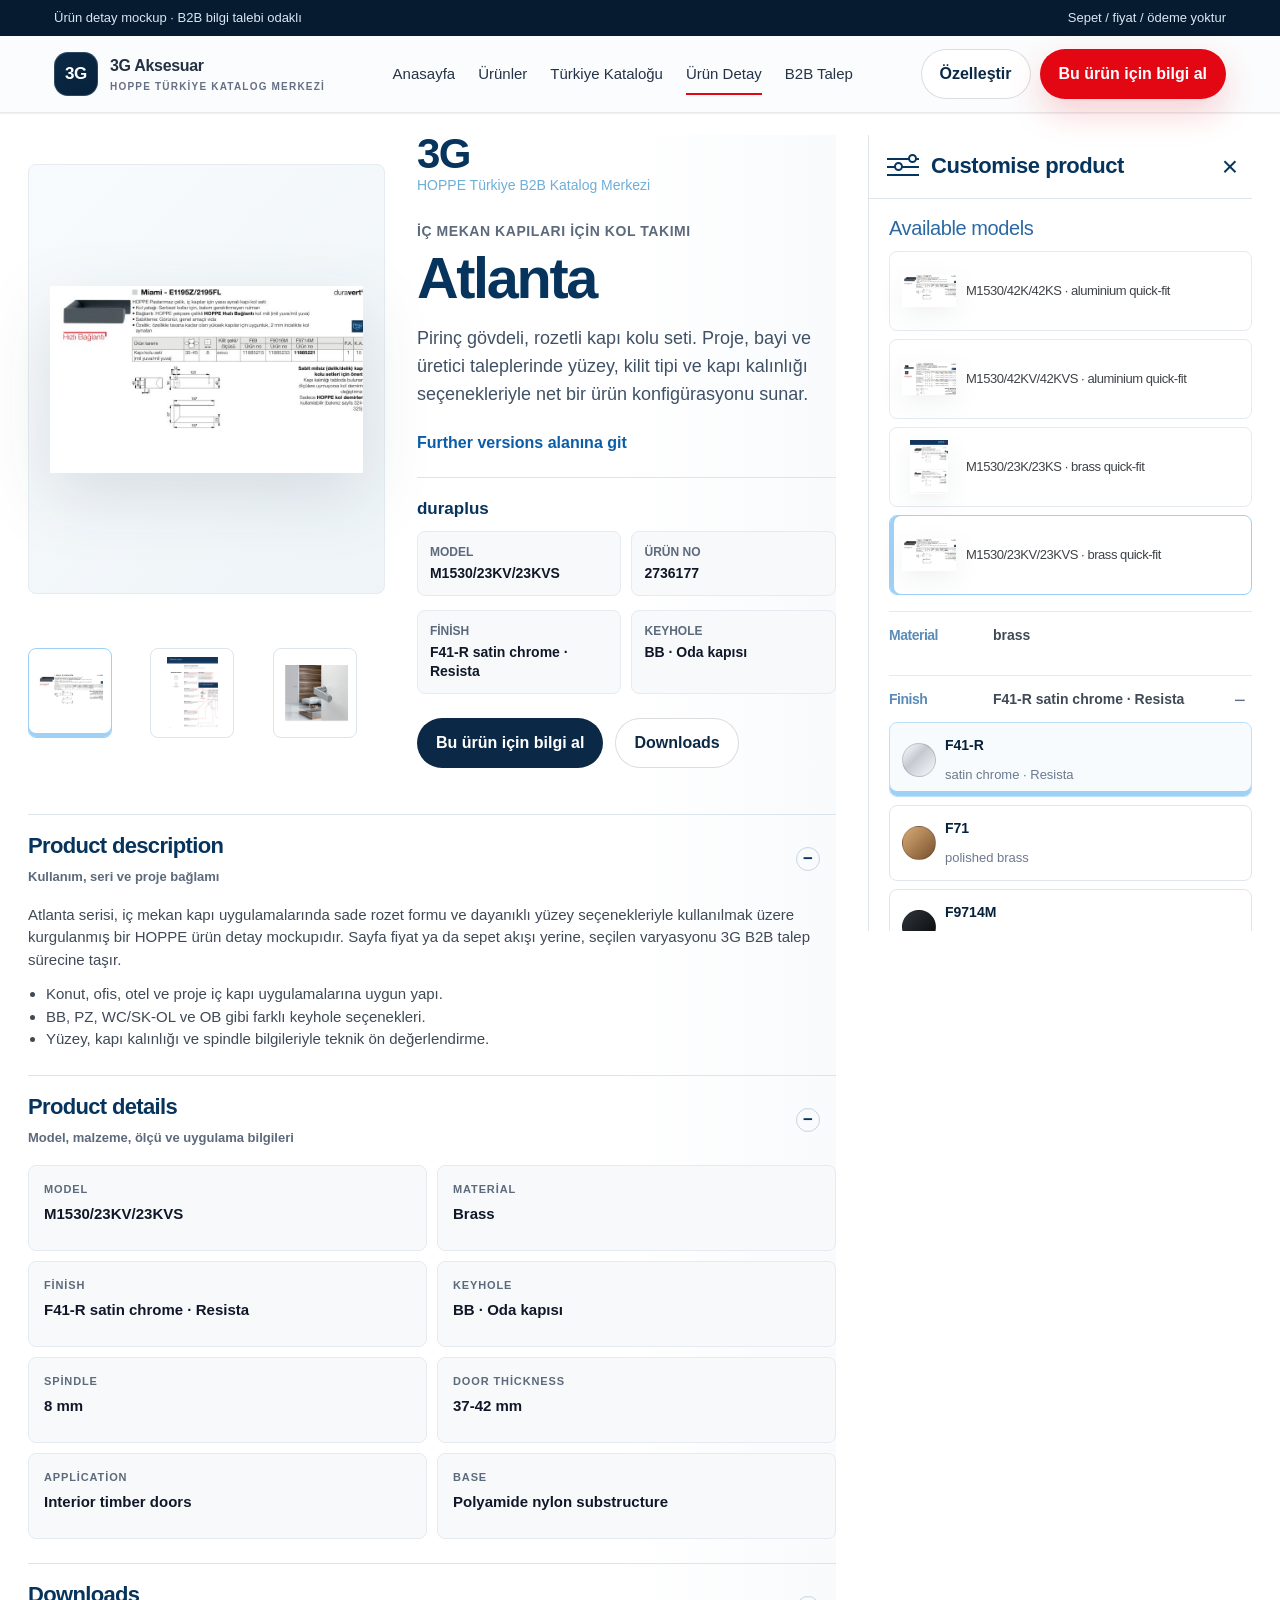
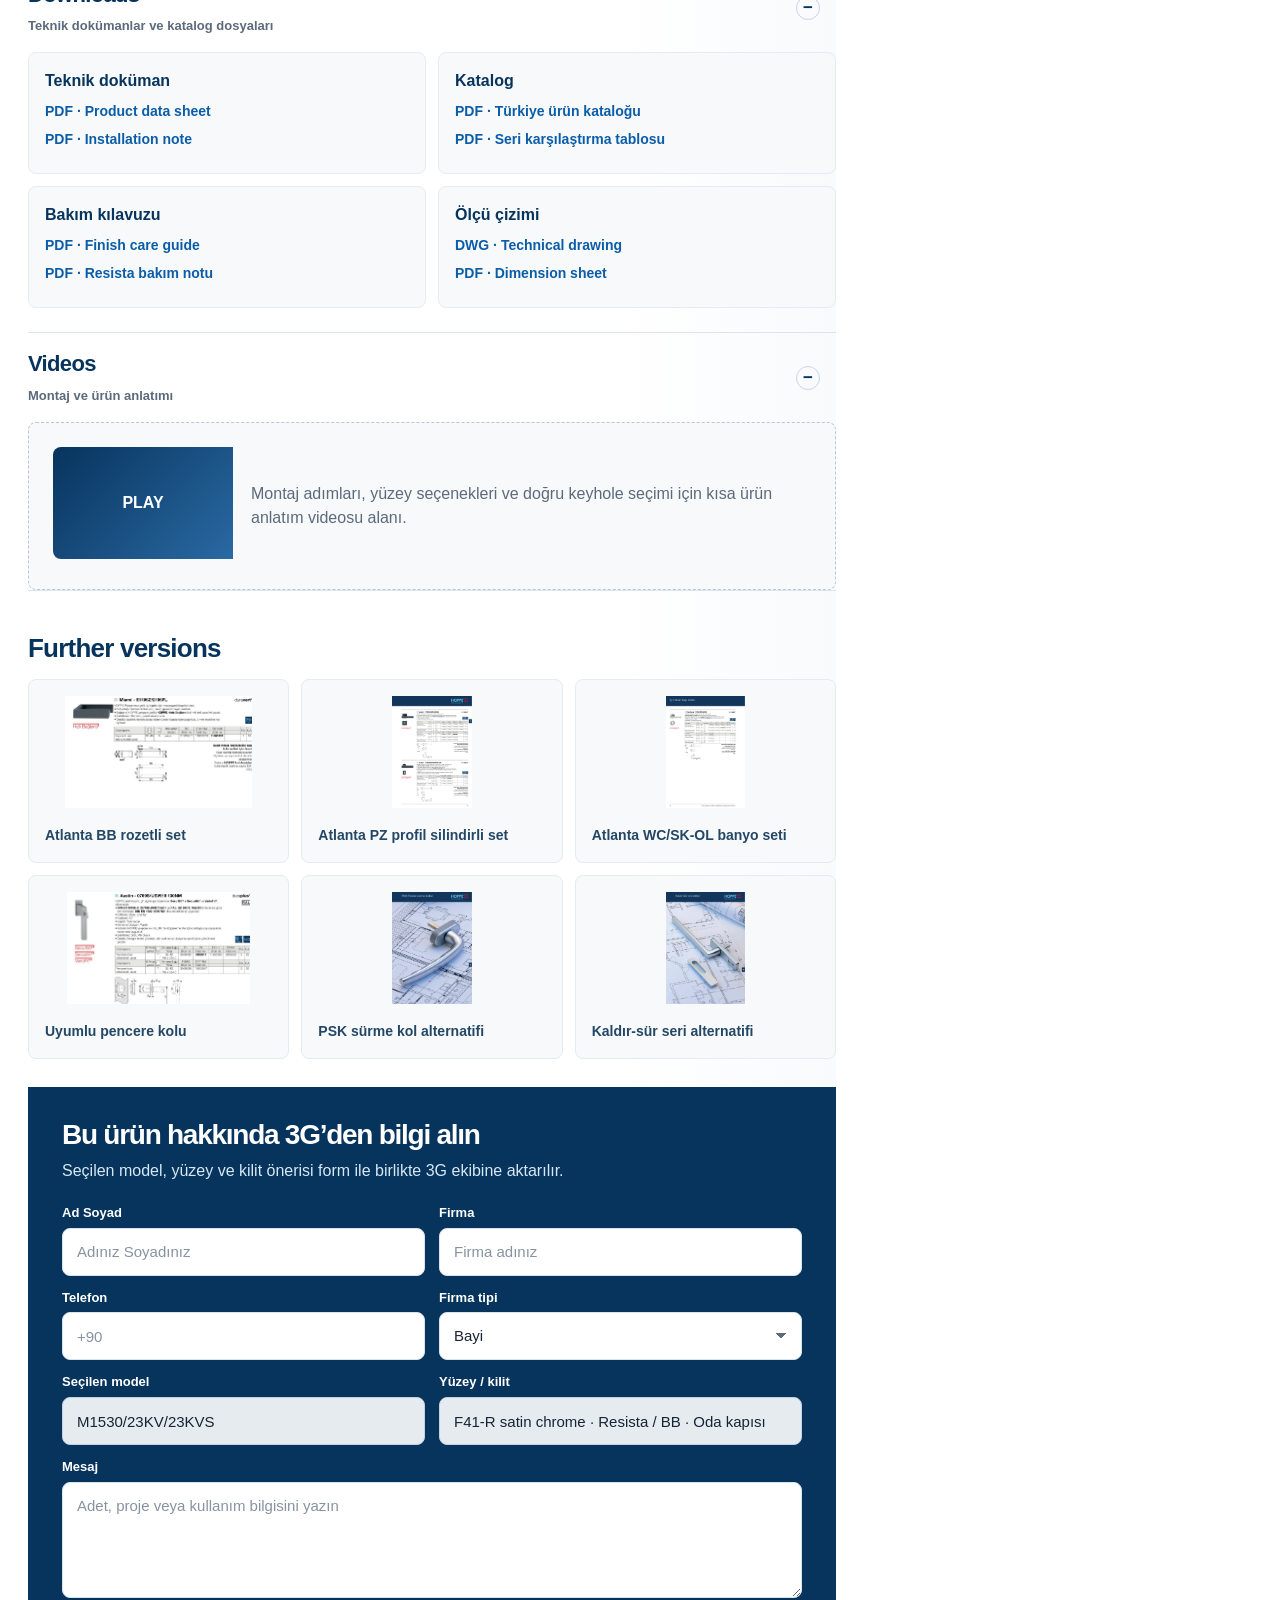
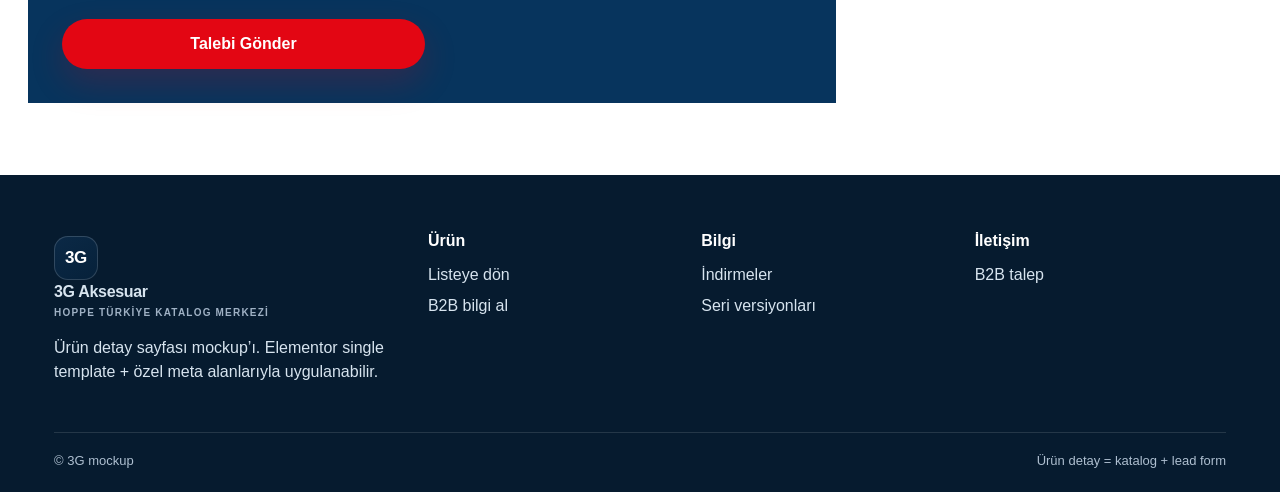
==== commit 0aea57da: "Adjust product detail layout polish" ====
--- a/urun-detay.html
+++ b/urun-detay.html
@@ -17,6 +17,7 @@
       --detail-red: #e30613;
       --detail-soft-blue: #edf5fb;
       --detail-header-offset: 88px;
+      --detail-radius: 8px;
       background: var(--detail-bg);
     }
 
@@ -32,9 +33,9 @@
 
     .detail-page-v6 .product-detail-shell {
       display: grid;
-      grid-template-columns: minmax(0, 1fr) 336px;
+      grid-template-columns: minmax(0, 1fr) 384px;
       gap: 32px;
-      width: min(1320px, calc(100% - 56px));
+      width: min(1400px, calc(100% - 56px));
       min-height: auto;
       margin: 0 auto;
       padding: 22px 0 72px;
@@ -56,8 +57,8 @@
 
     .detail-page-v6 .product-detail-left {
       display: grid;
-      grid-template-columns: minmax(360px, 0.95fr) minmax(380px, 1.05fr);
-      gap: 36px;
+      grid-template-columns: minmax(340px, 0.92fr) minmax(360px, 1.08fr);
+      gap: 32px;
       min-height: auto;
       padding: 0;
       align-items: center;
@@ -82,6 +83,7 @@
       place-items: center;
       background: linear-gradient(135deg, #f8fbfd, #eef4f8);
       border: 1px solid #e5ebf1;
+      border-radius: var(--detail-radius);
     }
 
     .detail-page-v6 .big-product-object img {
@@ -101,6 +103,7 @@
       height: 90px;
       padding: 8px;
       border: 1px solid var(--detail-line);
+      border-radius: var(--detail-radius);
       background: #fff;
       cursor: pointer;
     }
@@ -200,6 +203,7 @@
       padding: 12px;
       background: #f7f9fb;
       border: 1px solid #e5ebf1;
+      border-radius: var(--detail-radius);
       font-size: 14px;
       line-height: 1.35;
     }
@@ -257,7 +261,7 @@
       gap: 10px 16px;
       align-items: center;
       min-height: 76px;
-      padding: 18px 0;
+      padding: 18px 16px 18px 0;
       list-style: none;
       cursor: pointer;
     }
@@ -337,6 +341,7 @@
       padding: 15px;
       background: #f7f9fb;
       border: 1px solid #e5ebf1;
+      border-radius: var(--detail-radius);
     }
 
     .detail-page-v6 .detail-facts-matrix.compact b {
@@ -366,6 +371,7 @@
       padding: 16px;
       background: #f7f9fb;
       border: 1px solid #e5ebf1;
+      border-radius: var(--detail-radius);
     }
 
     .detail-page-v6 .download-group h4 {
@@ -389,6 +395,7 @@
       align-items: center;
       margin-bottom: 0;
       border: 1px dashed #b8c7d6;
+      border-radius: var(--detail-radius);
       background: #f7f9fb;
       color: var(--detail-muted);
     }
@@ -397,6 +404,7 @@
       display: grid;
       min-height: 112px;
       place-items: center;
+      border-radius: var(--detail-radius) 0 0 var(--detail-radius);
       background: linear-gradient(135deg, #07345d, #2a69a3);
       color: #fff;
       font-weight: 900;
@@ -437,6 +445,7 @@
       padding: 16px;
       background: #f7f9fb;
       border: 1px solid #e5ebf1;
+      border-radius: var(--detail-radius);
     }
 
     .detail-page-v6 .series-card img {
@@ -474,7 +483,7 @@
       width: 100%;
       box-sizing: border-box;
       border: 1px solid #d9e3ec;
-      border-radius: 8px;
+      border-radius: var(--detail-radius);
       background-color: #fff;
       color: #182333;
       font-size: 15px;
@@ -561,7 +570,7 @@
       min-width: 0;
       margin: 0;
       color: var(--detail-blue);
-      font-size: 20px;
+      font-size: 22px;
       font-weight: 800;
       line-height: 1.2;
       letter-spacing: -0.02em;
@@ -595,13 +604,13 @@
       display: grid;
       gap: 16px;
       box-sizing: border-box;
-      padding: 16px 0 22px 18px;
+      padding: 18px 0 24px 20px;
     }
 
     .detail-page-v6 .side-block h3 {
       margin: 0 0 12px;
       color: #2a69a3;
-      font-size: 18px;
+      font-size: 20px;
       letter-spacing: -0.02em;
     }
 
@@ -617,8 +626,9 @@
       gap: 10px;
       align-items: center;
       min-height: 74px;
-      padding: 10px;
+      padding: 12px;
       border: 1px solid #e5ebf1;
+      border-radius: var(--detail-radius);
       background: #fff;
       text-align: left;
     }
@@ -640,7 +650,7 @@
     }
 
     .detail-page-v6 .model-option-dock span {
-      font-size: 12px;
+      font-size: 13px;
       line-height: 1.35;
     }
 
@@ -686,7 +696,7 @@
     }
 
     .detail-page-v6 .interactive-row[open] summary::after {
-      content: "-";
+      content: "\2212";
     }
 
     .detail-page-v6 .dock-choice-grid {
@@ -699,8 +709,8 @@
     .detail-page-v6 .dock-choice-grid .finish-option,
     .detail-page-v6 .dock-choice-grid .lock-option {
       min-height: auto !important;
-      padding: 10px;
-      border-radius: 0;
+      padding: 12px;
+      border-radius: var(--detail-radius);
     }
 
     .detail-page-v6 .finish-option {
@@ -722,7 +732,7 @@
 
     .detail-page-v6 .finish-option small,
     .detail-page-v6 .lock-option small {
-      font-size: 12px;
+      font-size: 13px;
     }
 
     .detail-page-v6 .dock-selection-summary {
@@ -730,6 +740,7 @@
       padding: 15px;
       background: var(--detail-soft-blue);
       border: 1px solid #d6e7f4;
+      border-radius: var(--detail-radius);
     }
 
     .detail-page-v6 .dock-selection-summary .btn {
@@ -739,7 +750,7 @@
 
     @media (max-width: 1120px) {
       .detail-page-v6 .product-detail-shell {
-        grid-template-columns: minmax(0, 1fr) 326px;
+        grid-template-columns: minmax(0, 1fr) 360px;
         gap: 24px;
       }
 
@@ -830,6 +841,10 @@
 
       .detail-page-v6 .video-placeholder {
         grid-template-columns: 1fr;
+      }
+
+      .detail-page-v6 .video-placeholder span {
+        border-radius: var(--detail-radius) var(--detail-radius) 0 0;
       }
 
       .detail-page-v6 .video-placeholder p {
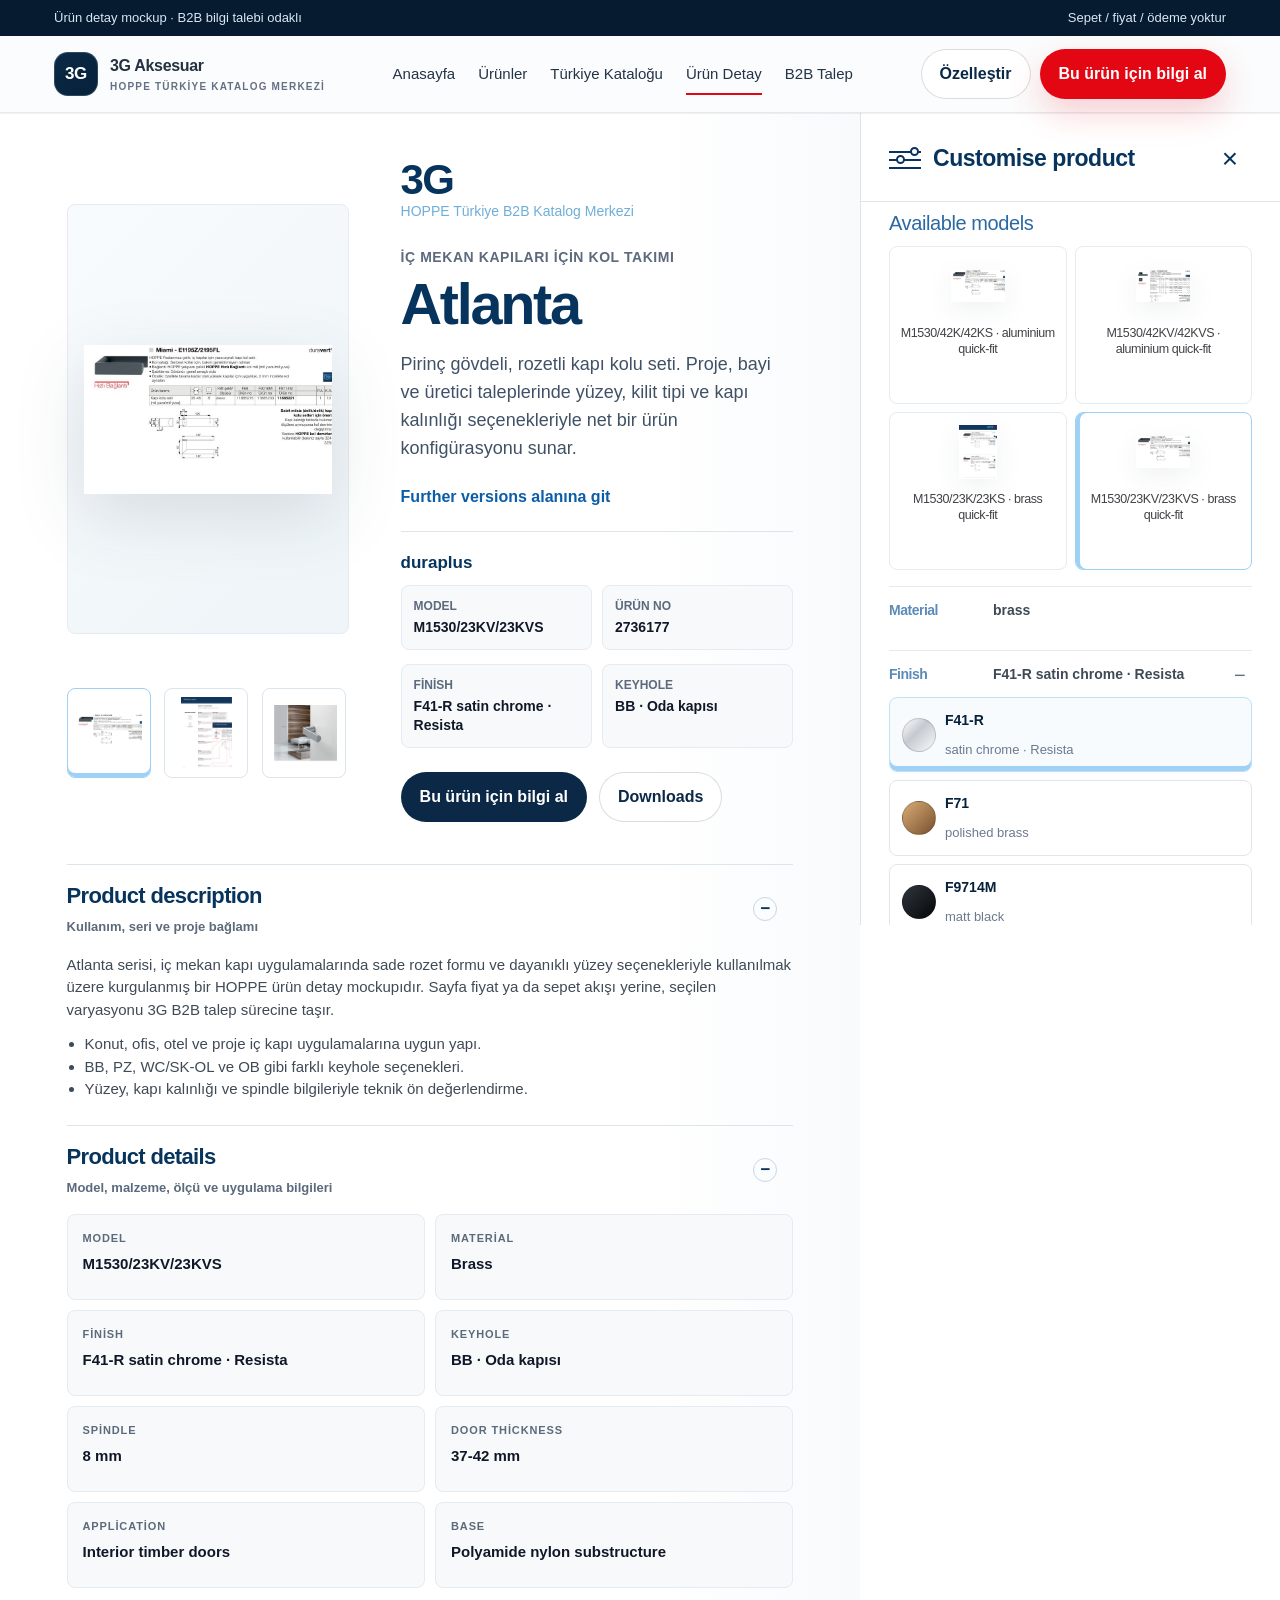
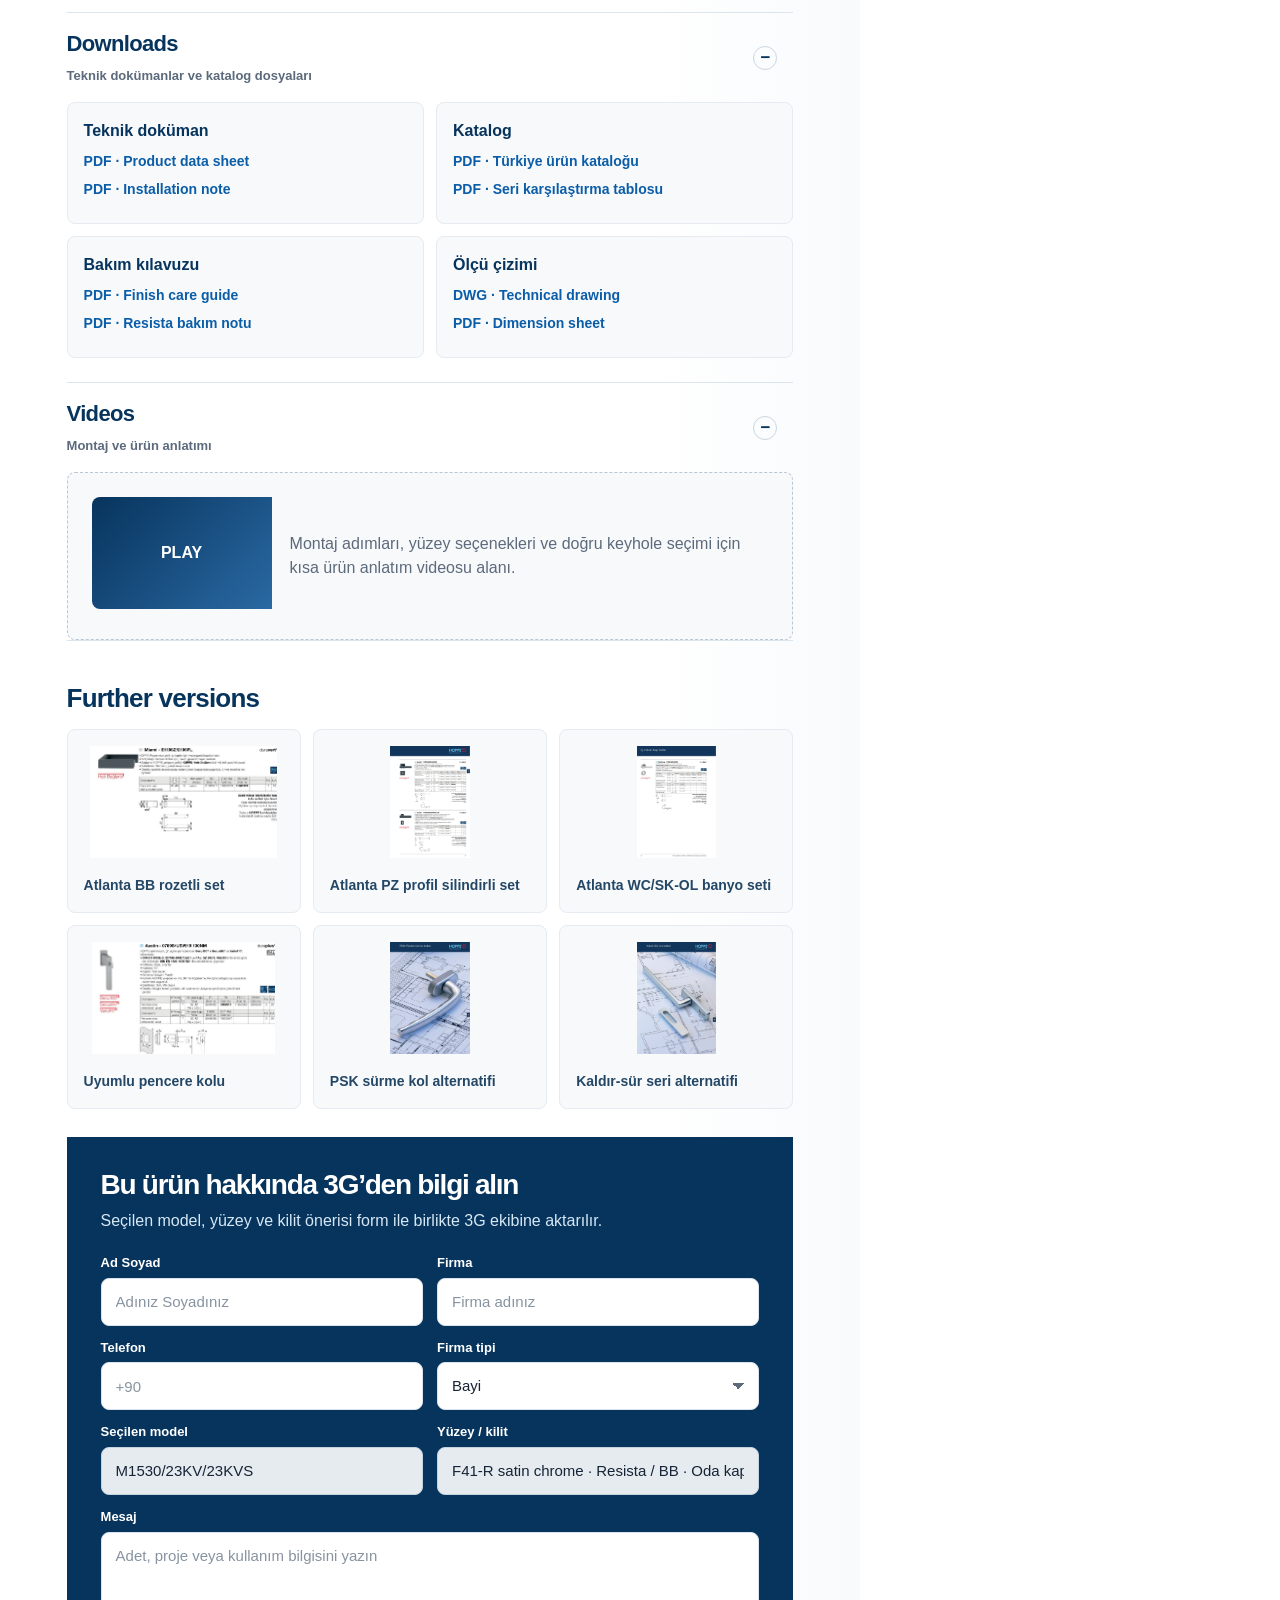
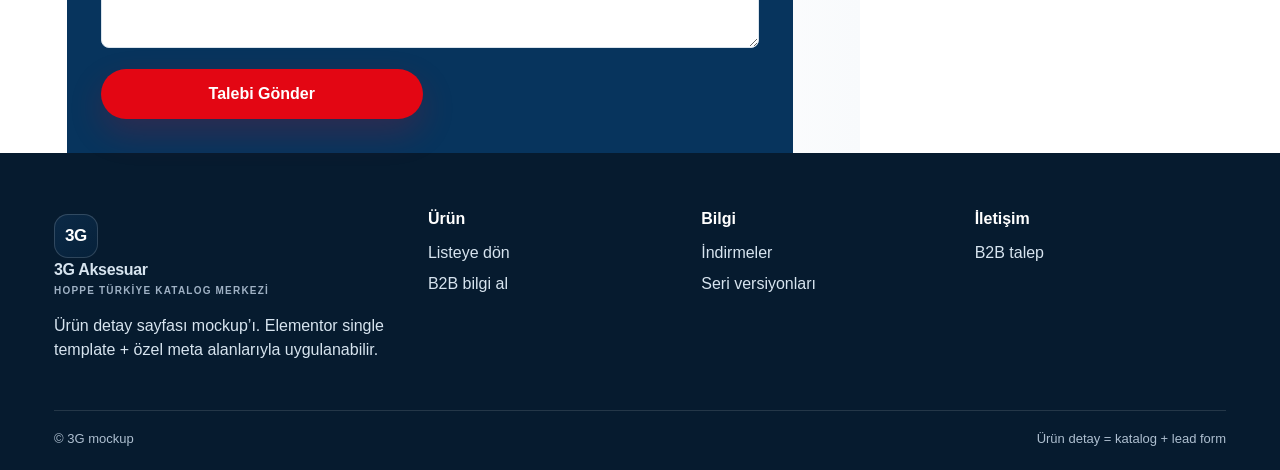
==== commit 46455924: "Align product detail rail layout with reference" ====
--- a/urun-detay.html
+++ b/urun-detay.html
@@ -33,13 +33,13 @@
 
     .detail-page-v6 .product-detail-shell {
       display: grid;
-      grid-template-columns: minmax(0, 1fr) 384px;
-      gap: 32px;
-      width: min(1400px, calc(100% - 56px));
-      min-height: auto;
-      margin: 0 auto;
-      padding: 22px 0 72px;
-      background: transparent;
+      grid-template-columns: minmax(0, 1fr) 420px;
+      gap: 0;
+      width: 100%;
+      min-height: calc(100vh - var(--detail-header-offset));
+      margin: 0;
+      padding: 0;
+      background: #fff;
       align-items: start;
     }
 
@@ -53,14 +53,15 @@
 
     .detail-page-v6 .product-detail-canvas {
       min-width: 0;
+      background: linear-gradient(90deg, #fff 0%, #fff 76%, #f8fafc 100%);
     }
 
     .detail-page-v6 .product-detail-left {
       display: grid;
-      grid-template-columns: minmax(340px, 0.92fr) minmax(360px, 1.08fr);
-      gap: 32px;
-      min-height: auto;
-      padding: 0;
+      grid-template-columns: minmax(280px, 0.72fr) minmax(380px, 1fr);
+      gap: clamp(34px, 4vw, 62px);
+      min-height: 650px;
+      padding: 48px clamp(34px, 5.2vw, 88px) 42px;
       align-items: center;
     }
 
@@ -120,7 +121,7 @@
     }
 
     .detail-page-v6 .product-info-column {
-      max-width: none;
+      max-width: 590px;
       padding: 0;
     }
 
@@ -235,7 +236,7 @@
     }
 
     .detail-page-v6 .below-detail-blocks {
-      padding: 46px 0 0;
+      padding: 0 clamp(34px, 5.2vw, 88px) 0;
     }
 
     .detail-page-v6 .product-description-card {
@@ -417,7 +418,7 @@
 
     .detail-page-v6 .further-series {
       margin-top: 44px;
-      padding: 0;
+      padding: 0 clamp(34px, 5.2vw, 88px);
       background: transparent;
     }
 
@@ -461,7 +462,7 @@
     }
 
     .detail-page-v6 .detail-contact-band {
-      margin: 28px 0 0;
+      margin: 28px clamp(34px, 5.2vw, 88px) 0;
       max-width: none;
     }
 
@@ -528,9 +529,9 @@
       z-index: 30;
       width: 100%;
       min-width: 0;
-      min-height: calc(100vh - var(--detail-header-offset) - 16px);
-      max-height: calc(100vh - var(--detail-header-offset) - 16px);
-      height: auto;
+      min-height: calc(100vh - var(--detail-header-offset));
+      max-height: calc(100vh - var(--detail-header-offset));
+      height: calc(100vh - var(--detail-header-offset));
       box-sizing: border-box;
       overflow: auto;
       background: var(--detail-surface);
@@ -553,7 +554,7 @@
       gap: 12px;
       min-height: 64px;
       box-sizing: border-box;
-      padding: 0 0 0 18px !important;
+      padding: 24px 28px 20px !important;
       background: #fff;
       border-bottom: 1px solid var(--detail-line);
     }
@@ -570,7 +571,7 @@
       min-width: 0;
       margin: 0;
       color: var(--detail-blue);
-      font-size: 22px;
+      font-size: 23px;
       font-weight: 800;
       line-height: 1.2;
       letter-spacing: -0.02em;
@@ -604,7 +605,7 @@
       display: grid;
       gap: 16px;
       box-sizing: border-box;
-      padding: 18px 0 24px 20px;
+      padding: 10px 28px 36px;
     }
 
     .detail-page-v6 .side-block h3 {
@@ -616,21 +617,21 @@
 
     .detail-page-v6 .dock-model-grid {
       display: grid;
-      grid-template-columns: 1fr;
+      grid-template-columns: repeat(2, minmax(0, 1fr));
       gap: 8px;
     }
 
     .detail-page-v6 .model-option-dock {
-      display: grid;
-      grid-template-columns: 54px minmax(0, 1fr);
-      gap: 10px;
+      display: flex;
+      min-height: 158px;
+      padding: 12px 8px 16px;
+      flex-direction: column;
       align-items: center;
-      min-height: 74px;
-      padding: 12px;
+      justify-content: flex-start;
       border: 1px solid #e5ebf1;
       border-radius: var(--detail-radius);
       background: #fff;
-      text-align: left;
+      text-align: center;
     }
 
     .detail-page-v6 .model-option-dock.selected {
@@ -646,12 +647,12 @@
       width: 54px;
       height: 54px;
       object-fit: contain;
-      margin: 0;
+      margin: 0 auto 12px;
     }
 
     .detail-page-v6 .model-option-dock span {
-      font-size: 13px;
-      line-height: 1.35;
+      font-size: 12.5px;
+      line-height: 1.3;
     }
 
     .detail-page-v6 .dock-option-row {
@@ -750,8 +751,7 @@
 
     @media (max-width: 1120px) {
       .detail-page-v6 .product-detail-shell {
-        grid-template-columns: minmax(0, 1fr) 360px;
-        gap: 24px;
+        grid-template-columns: minmax(0, 1fr) 400px;
       }
 
       .detail-page-v6 .product-detail-left {
@@ -767,6 +767,8 @@
       .detail-page-v6 .product-detail-shell {
         display: block;
         width: min(100% - 20px, 820px);
+        min-height: auto;
+        margin: 0 auto;
         padding: 16px 0 54px;
       }
 
@@ -776,6 +778,8 @@
 
       .detail-page-v6 .product-detail-left {
         display: block;
+        min-height: auto;
+        padding: 0;
       }
 
       .detail-page-v6 .product-media-column,
@@ -901,6 +905,24 @@
 
       .detail-page-v6 .dock-model-grid {
         grid-template-columns: 1fr;
+      }
+
+      .detail-page-v6 .model-option-dock {
+        min-height: 74px;
+        display: grid;
+        grid-template-columns: 54px minmax(0, 1fr);
+        gap: 10px;
+        align-items: center;
+        text-align: left;
+      }
+
+      .detail-page-v6 .model-option-dock img {
+        margin: 0;
+      }
+
+      .detail-page-v6 .detail-contact-band {
+        margin-right: 0;
+        margin-left: 0;
       }
 
       body.detail-drawer-open {
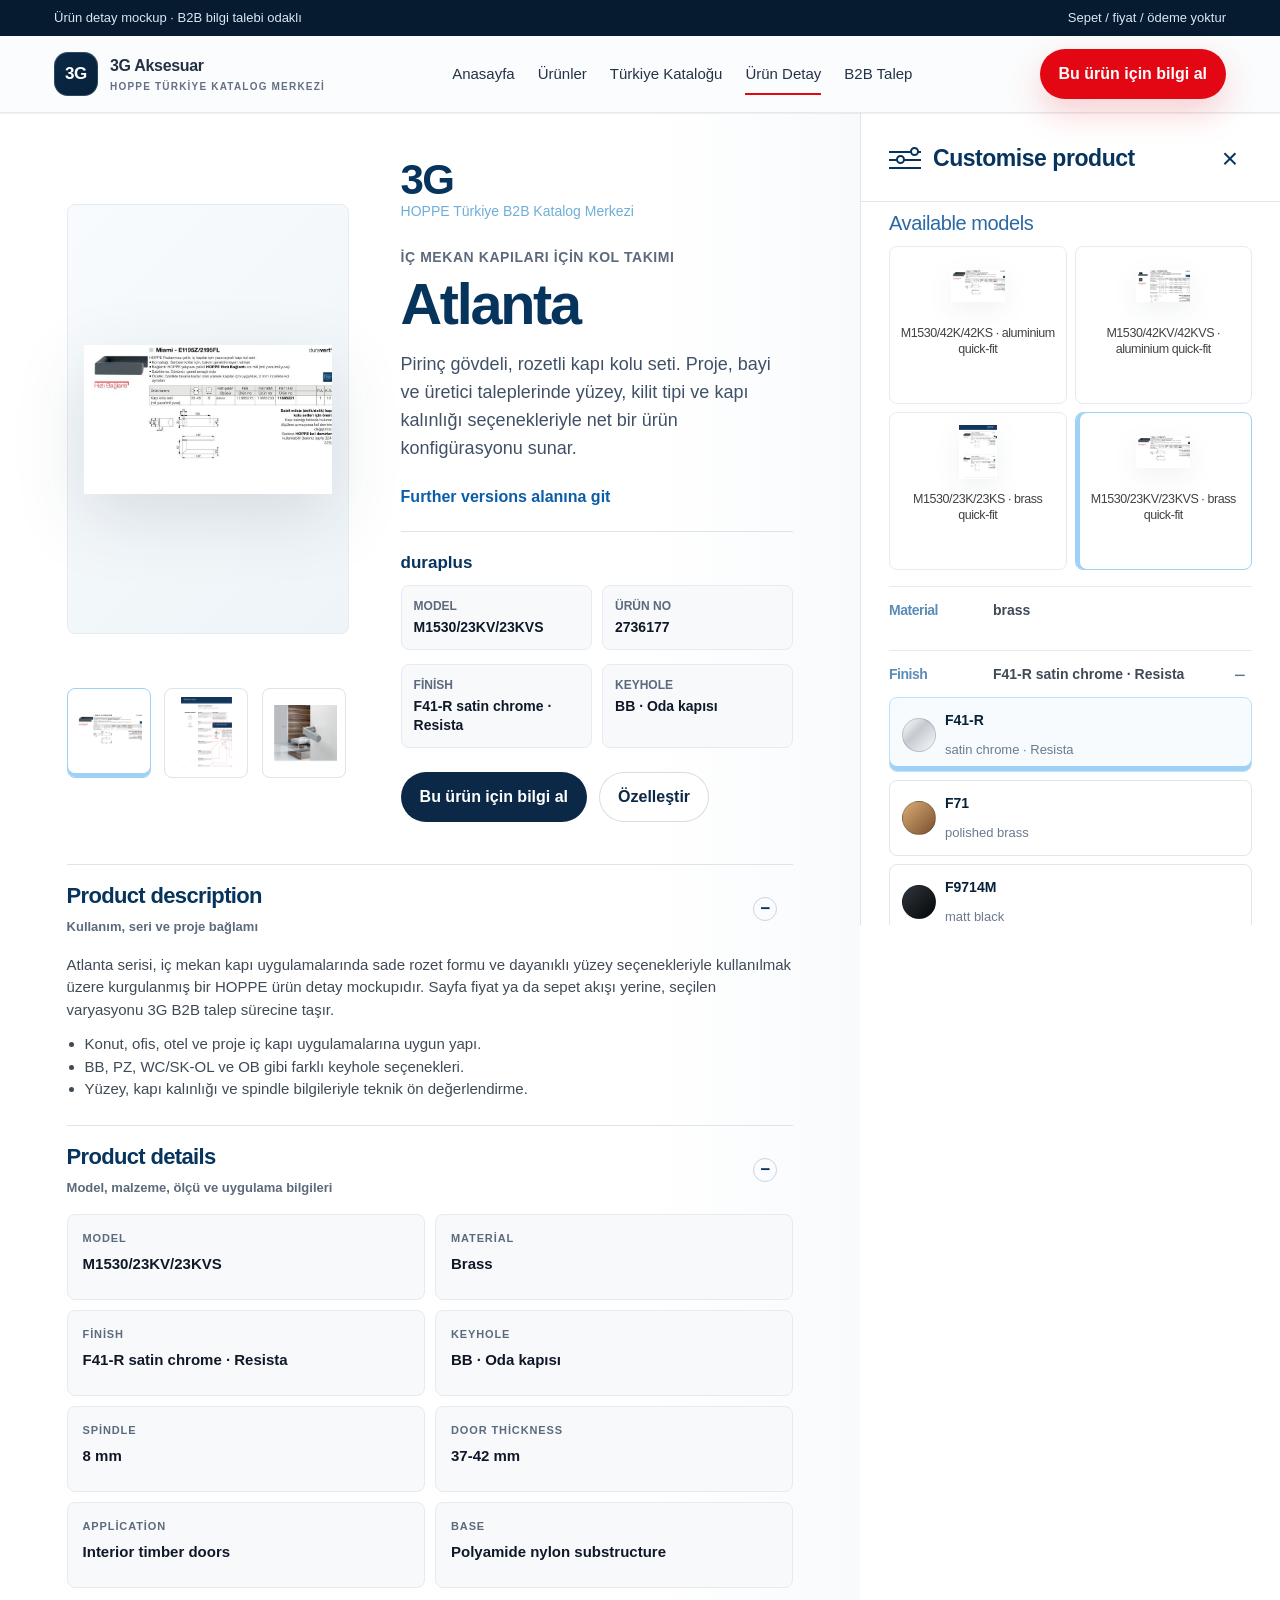
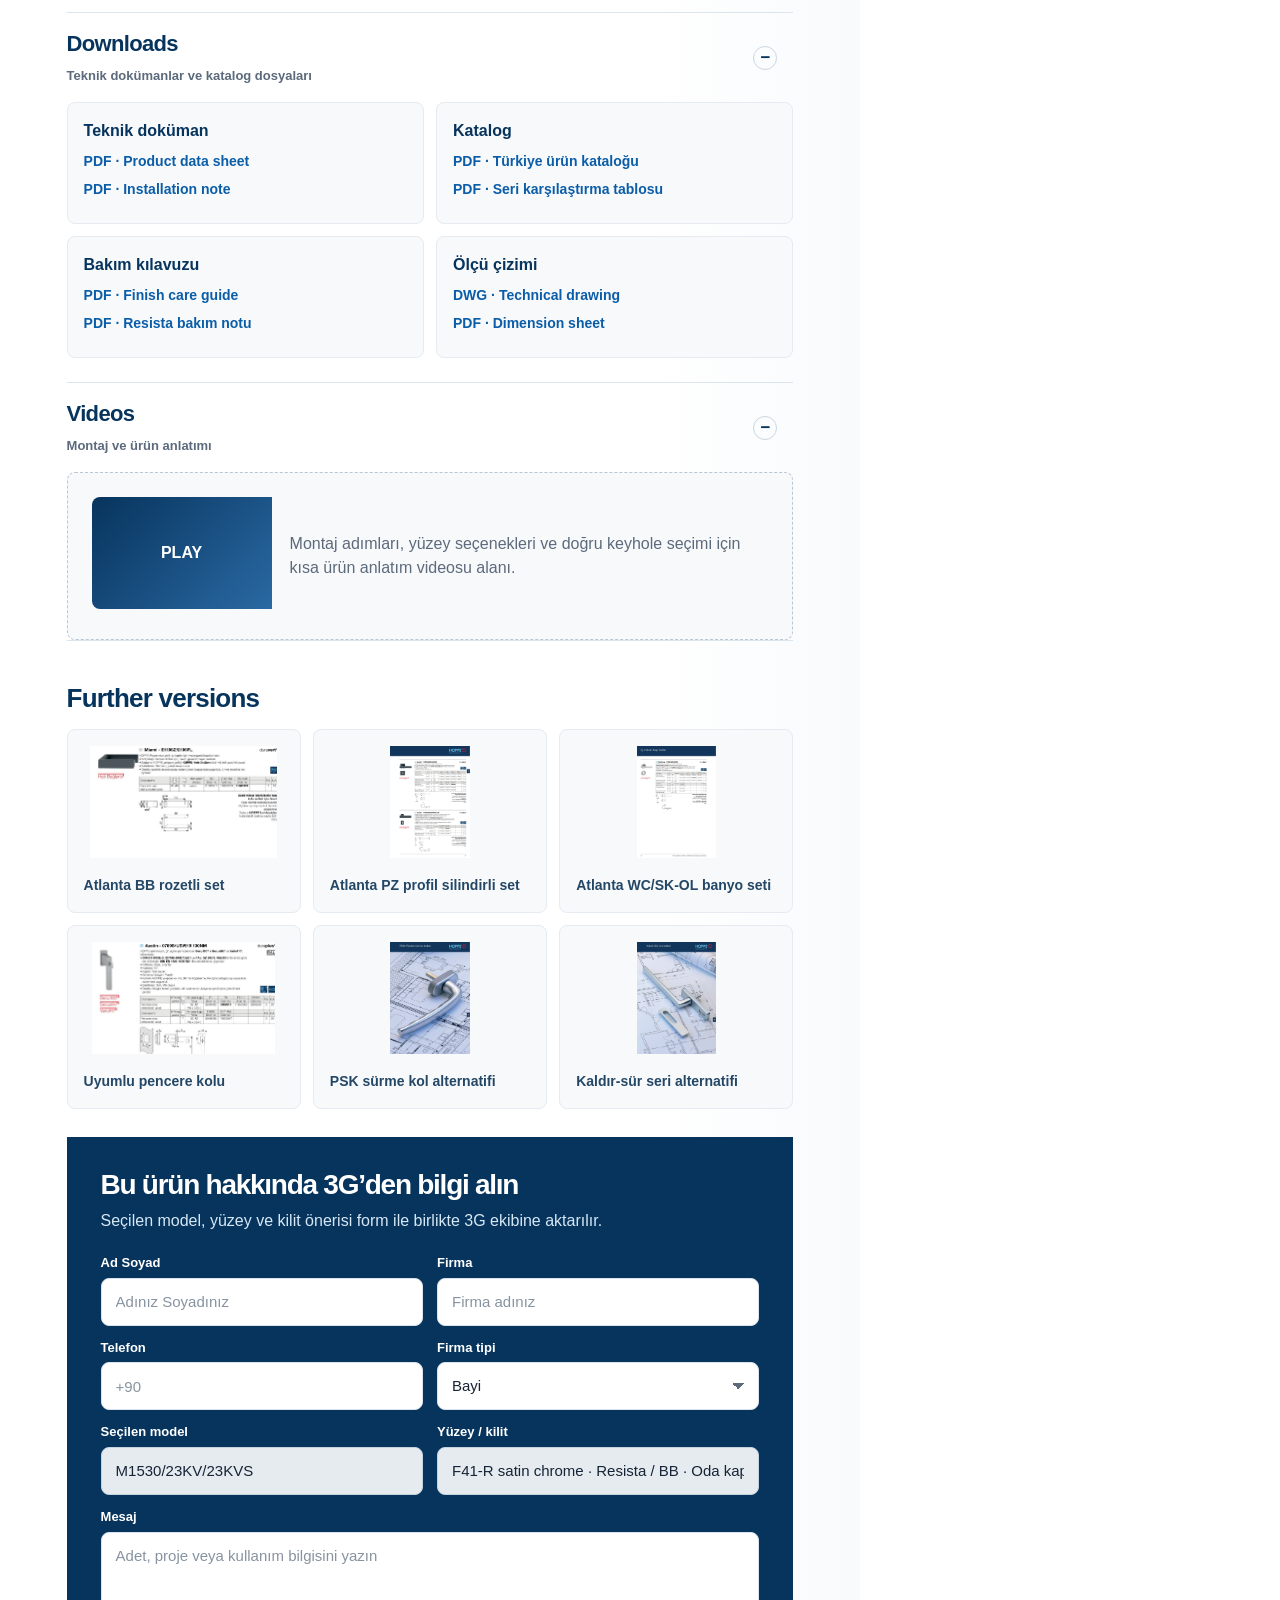
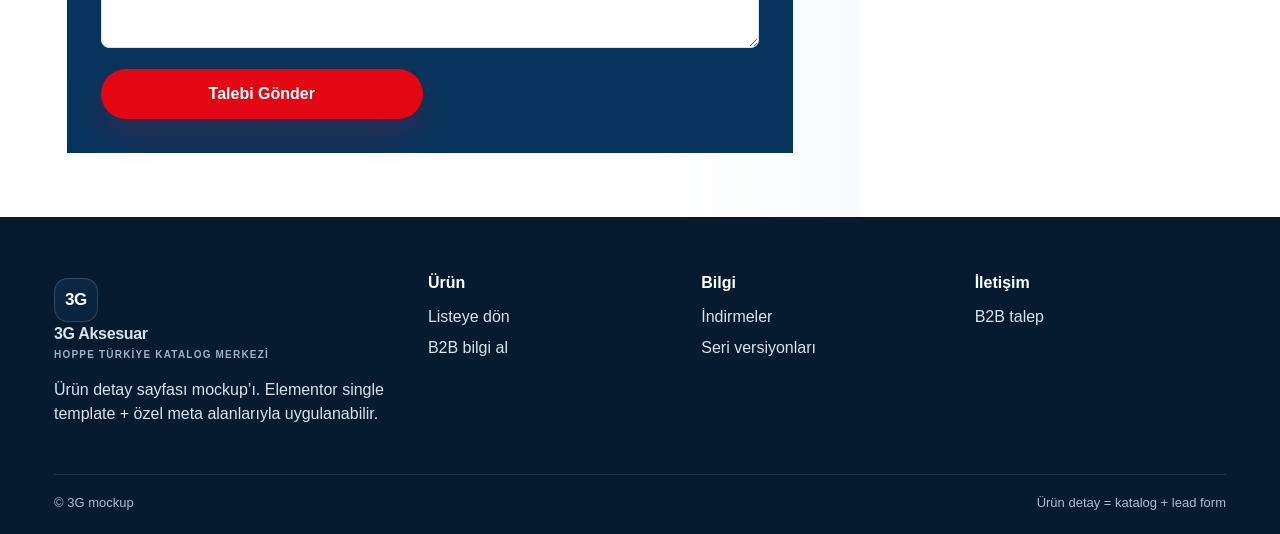
==== commit 4d6bed4a: "Move customizer action into product CTA" ====
--- a/urun-detay.html
+++ b/urun-detay.html
@@ -462,7 +462,7 @@
     }
 
     .detail-page-v6 .detail-contact-band {
-      margin: 28px clamp(34px, 5.2vw, 88px) 0;
+      margin: 28px clamp(34px, 5.2vw, 88px) 64px;
       max-width: none;
     }
 
@@ -823,11 +823,11 @@
       }
 
       .detail-page-v6 .mobile-customize-trigger {
-        display: inline-flex;
+        display: none;
       }
 
       .detail-page-v6 .product-action-row {
-        display: none;
+        display: flex;
       }
 
       .detail-page-v6 .product-meta-card dl,
@@ -923,6 +923,7 @@
       .detail-page-v6 .detail-contact-band {
         margin-right: 0;
         margin-left: 0;
+        margin-bottom: 44px;
       }
 
       body.detail-drawer-open {
@@ -954,6 +955,11 @@
 
       .detail-page-v6 h1 {
         font-size: 36px;
+      }
+
+      .detail-page-v6 .product-action-row .btn {
+        flex: 1 1 100%;
+        justify-content: center;
       }
     }
   </style>
@@ -980,7 +986,6 @@
         <a href="index.html#lead">B2B Talep</a>
       </nav>
       <div class="actions">
-        <button class="btn btn-outline" type="button" data-open-customizer>Özelleştir</button>
         <a class="btn btn-primary" href="#lead-detail">Bu ürün için bilgi al</a>
         <button class="mobile-toggle" type="button" aria-label="Menü">☰</button>
       </div>
@@ -1008,7 +1013,6 @@
           </div>
           <p class="product-eyebrow">İç mekan kapıları için kol takımı</p>
           <h1 id="product-title">Atlanta</h1>
-          <button class="btn btn-dark mobile-customize-trigger" type="button" data-open-customizer>Ürünü özelleştir</button>
           <p class="product-short-desc">Pirinç gövdeli, rozetli kapı kolu seti. Proje, bayi ve üretici taleplerinde yüzey, kilit tipi ve kapı kalınlığı seçenekleriyle net bir ürün konfigürasyonu sunar.</p>
           <a class="series-link" href="#further-series">Further versions alanına git</a>
 
@@ -1024,7 +1028,7 @@
 
           <div class="product-action-row">
             <a class="btn btn-dark" href="#lead-detail">Bu ürün için bilgi al</a>
-            <a class="btn btn-outline" href="#downloads">Downloads</a>
+            <button class="btn btn-outline" type="button" data-open-customizer>Özelleştir</button>
           </div>
         </div>
       </section>
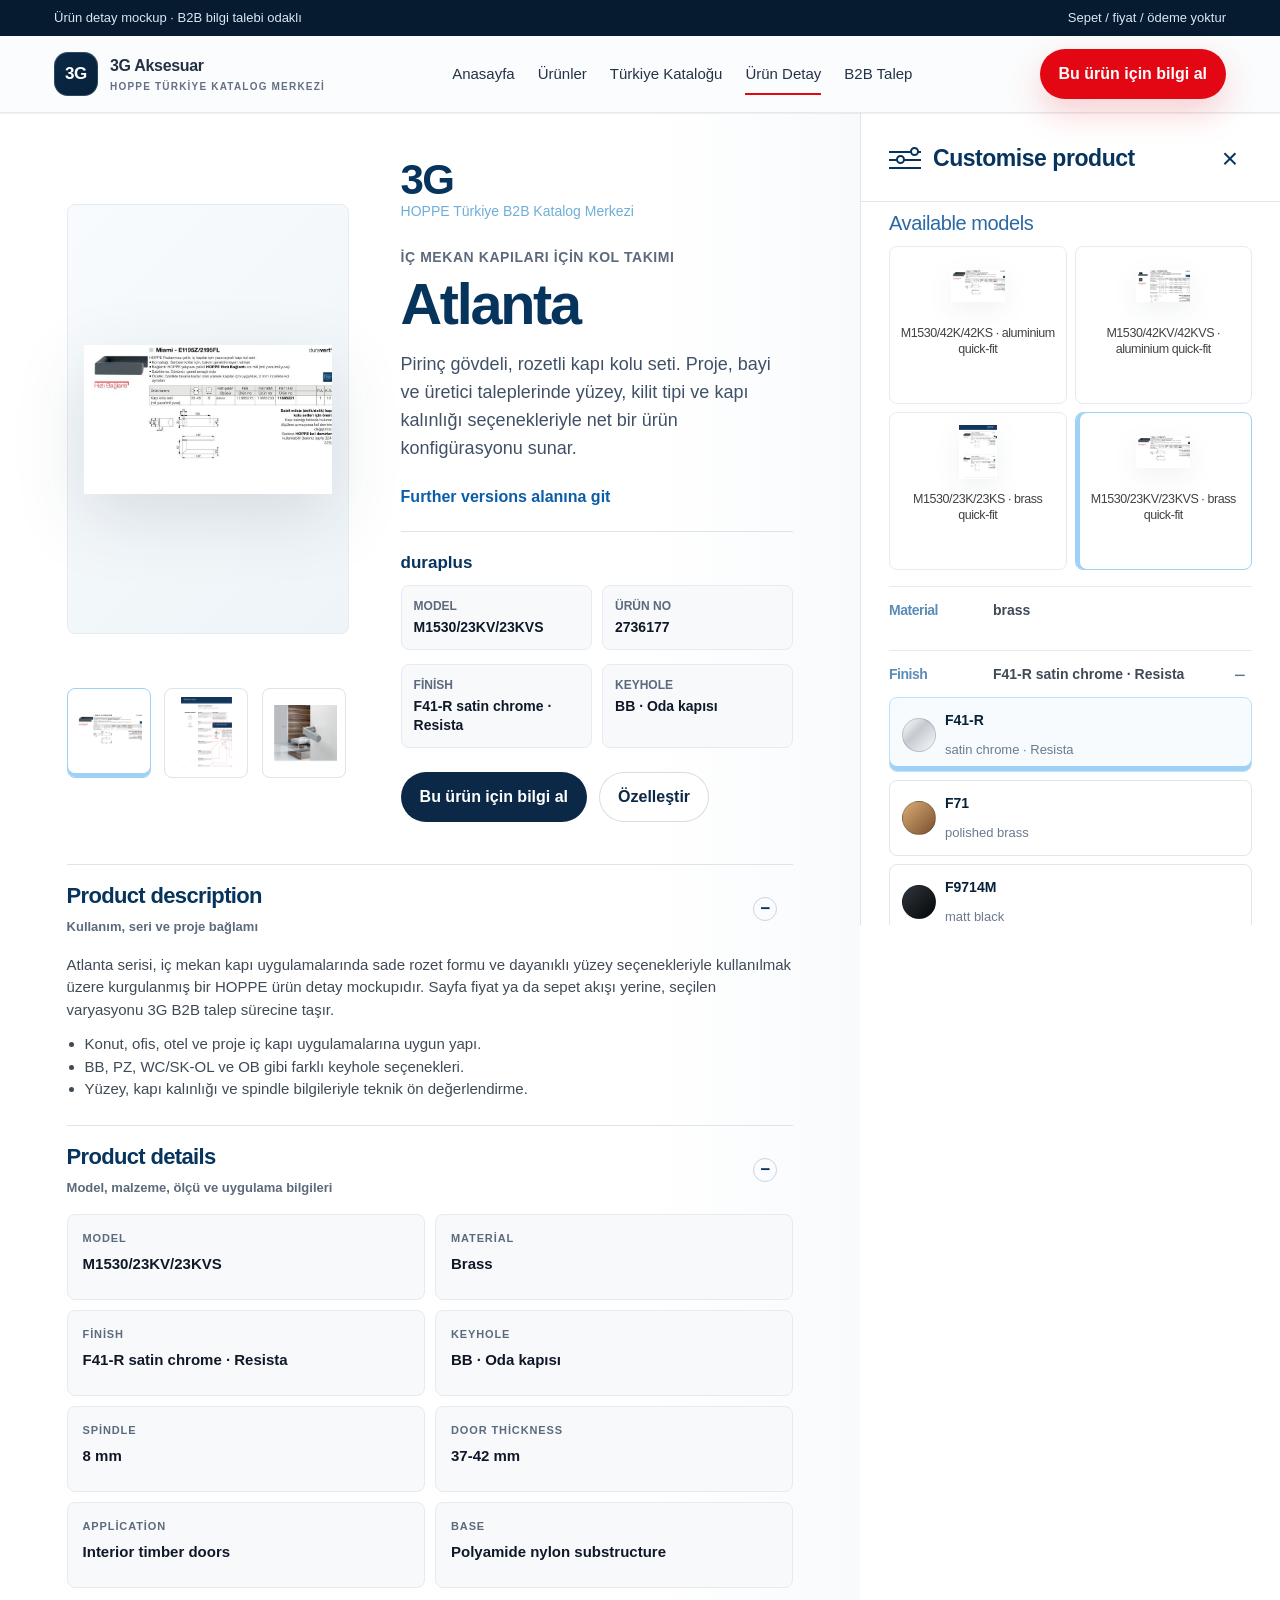
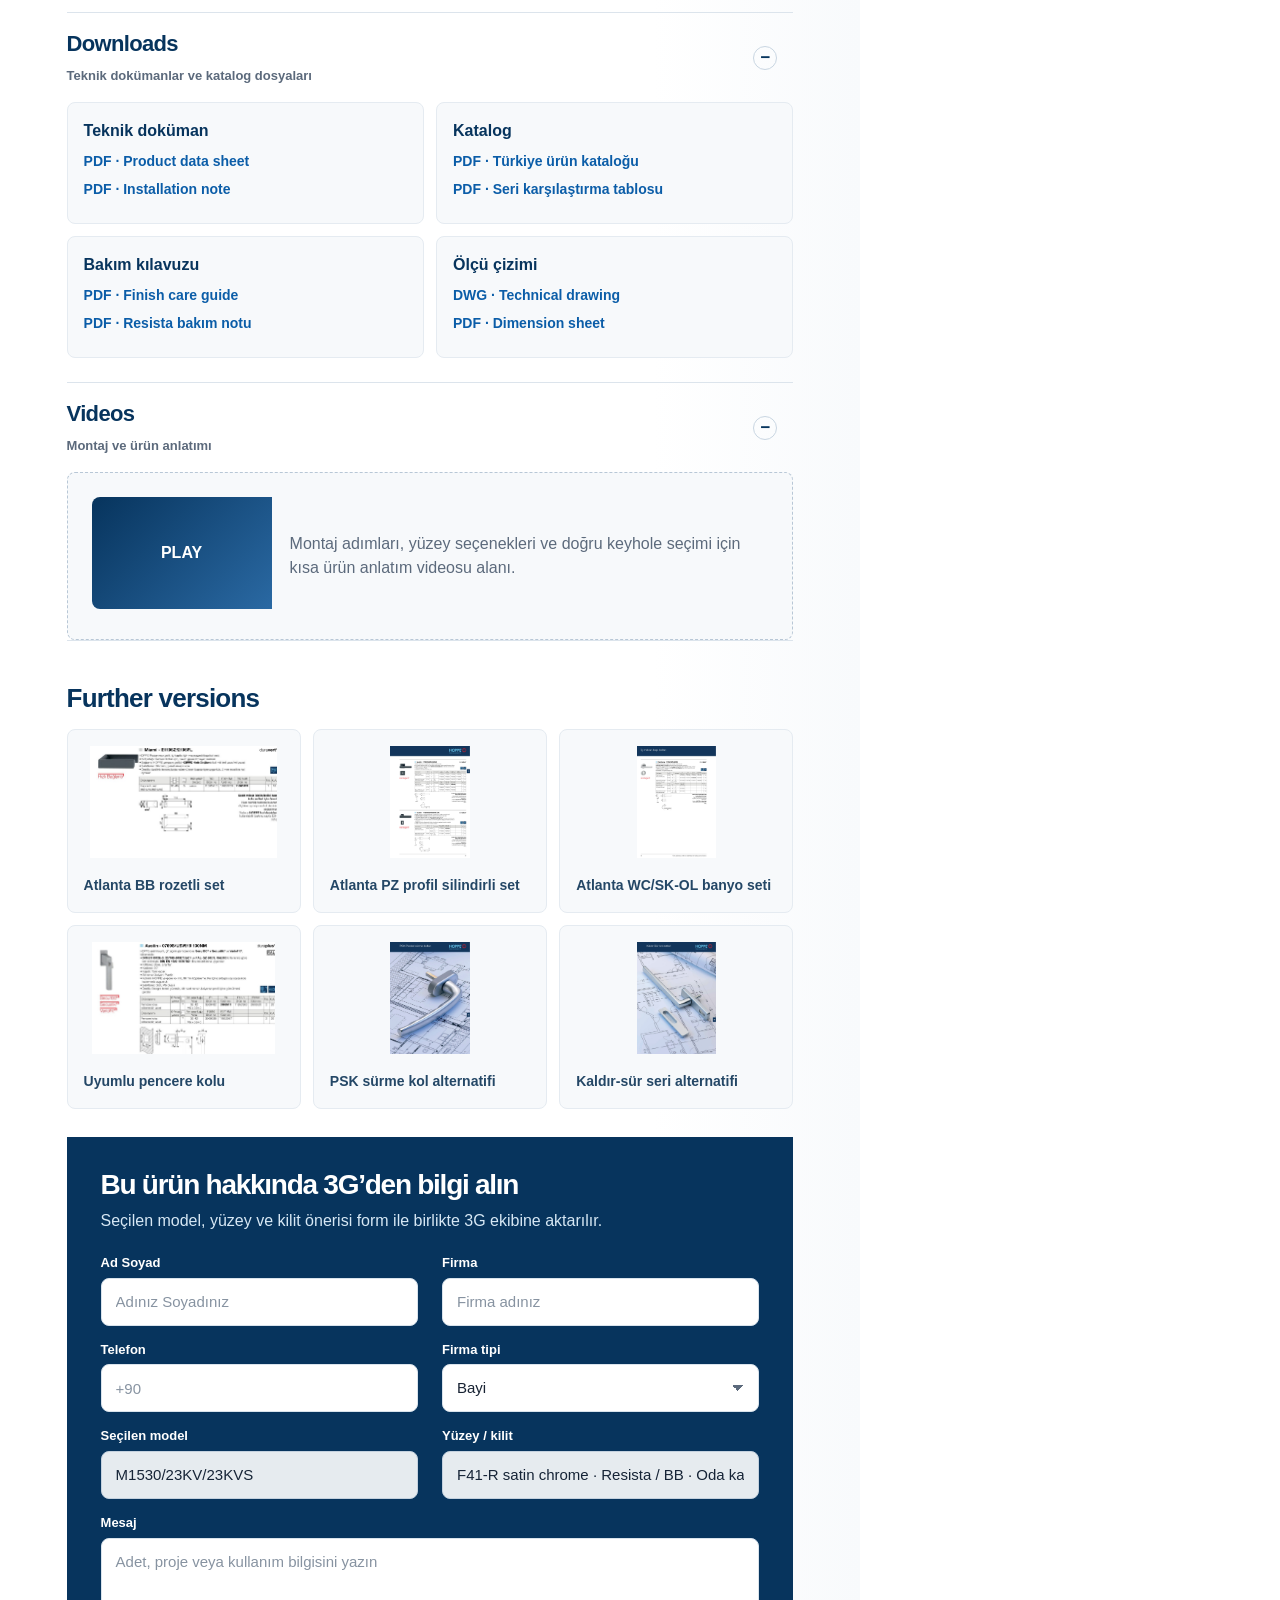
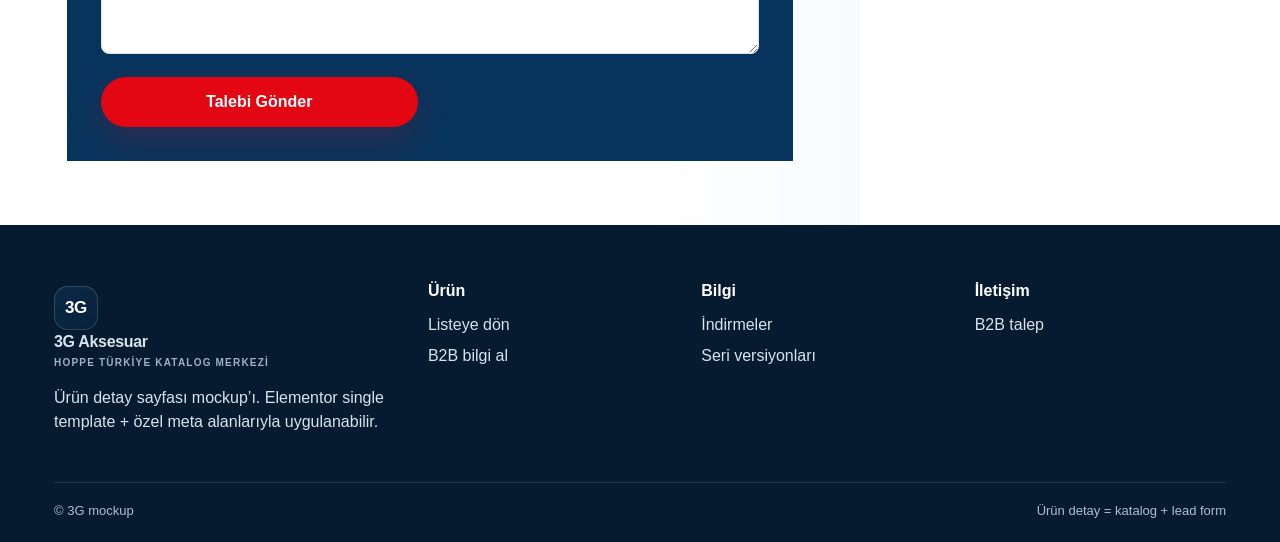
==== commit 09c1c4e1: "Expand B2B form grid within contact band" ====
--- a/urun-detay.html
+++ b/urun-detay.html
@@ -467,6 +467,10 @@
     }
 
     .detail-page-v6 .detail-contact-band .form-grid {
+      width: 100%;
+      max-width: none;
+      grid-template-columns: repeat(2, minmax(0, 1fr));
+      gap: 16px 24px;
       align-items: start;
     }
 
@@ -924,6 +928,11 @@
         margin-right: 0;
         margin-left: 0;
         margin-bottom: 44px;
+      }
+
+      .detail-page-v6 .detail-contact-band .form-grid {
+        grid-template-columns: 1fr;
+        gap: 14px;
       }
 
       body.detail-drawer-open {
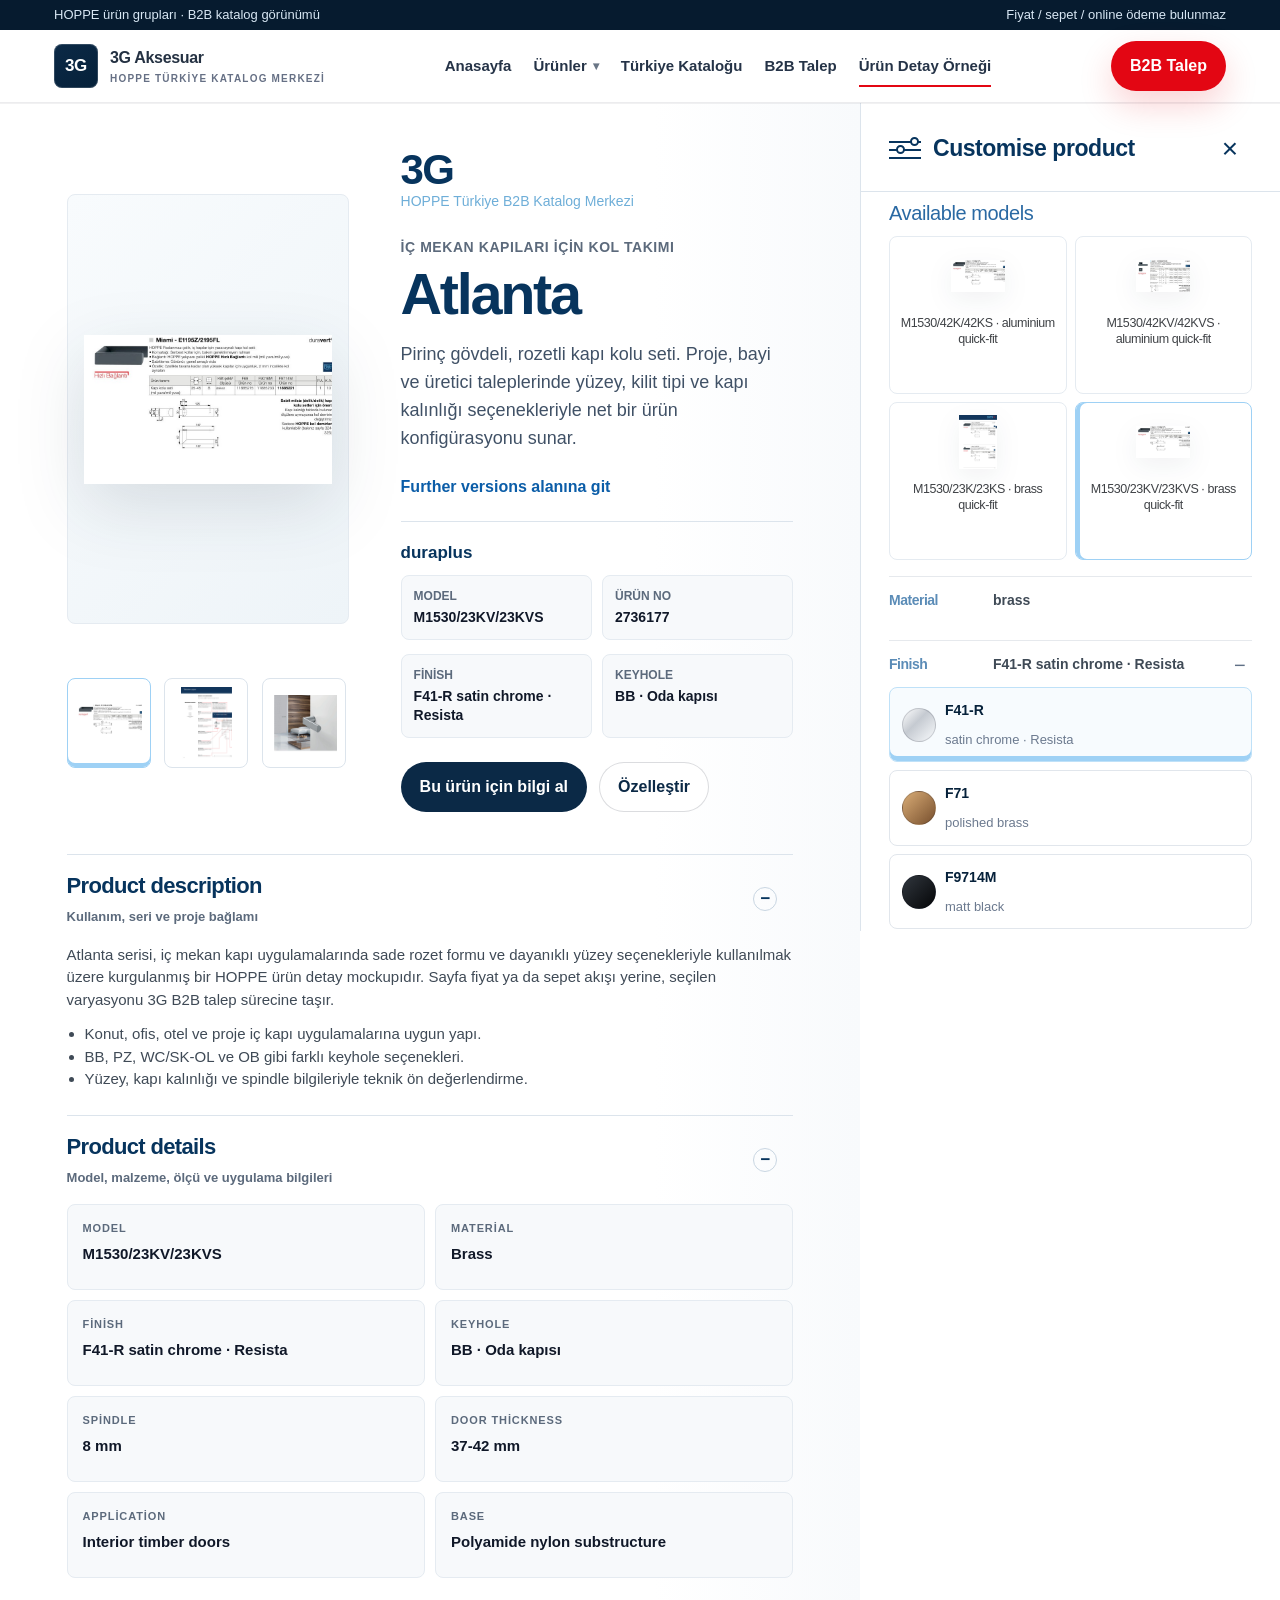
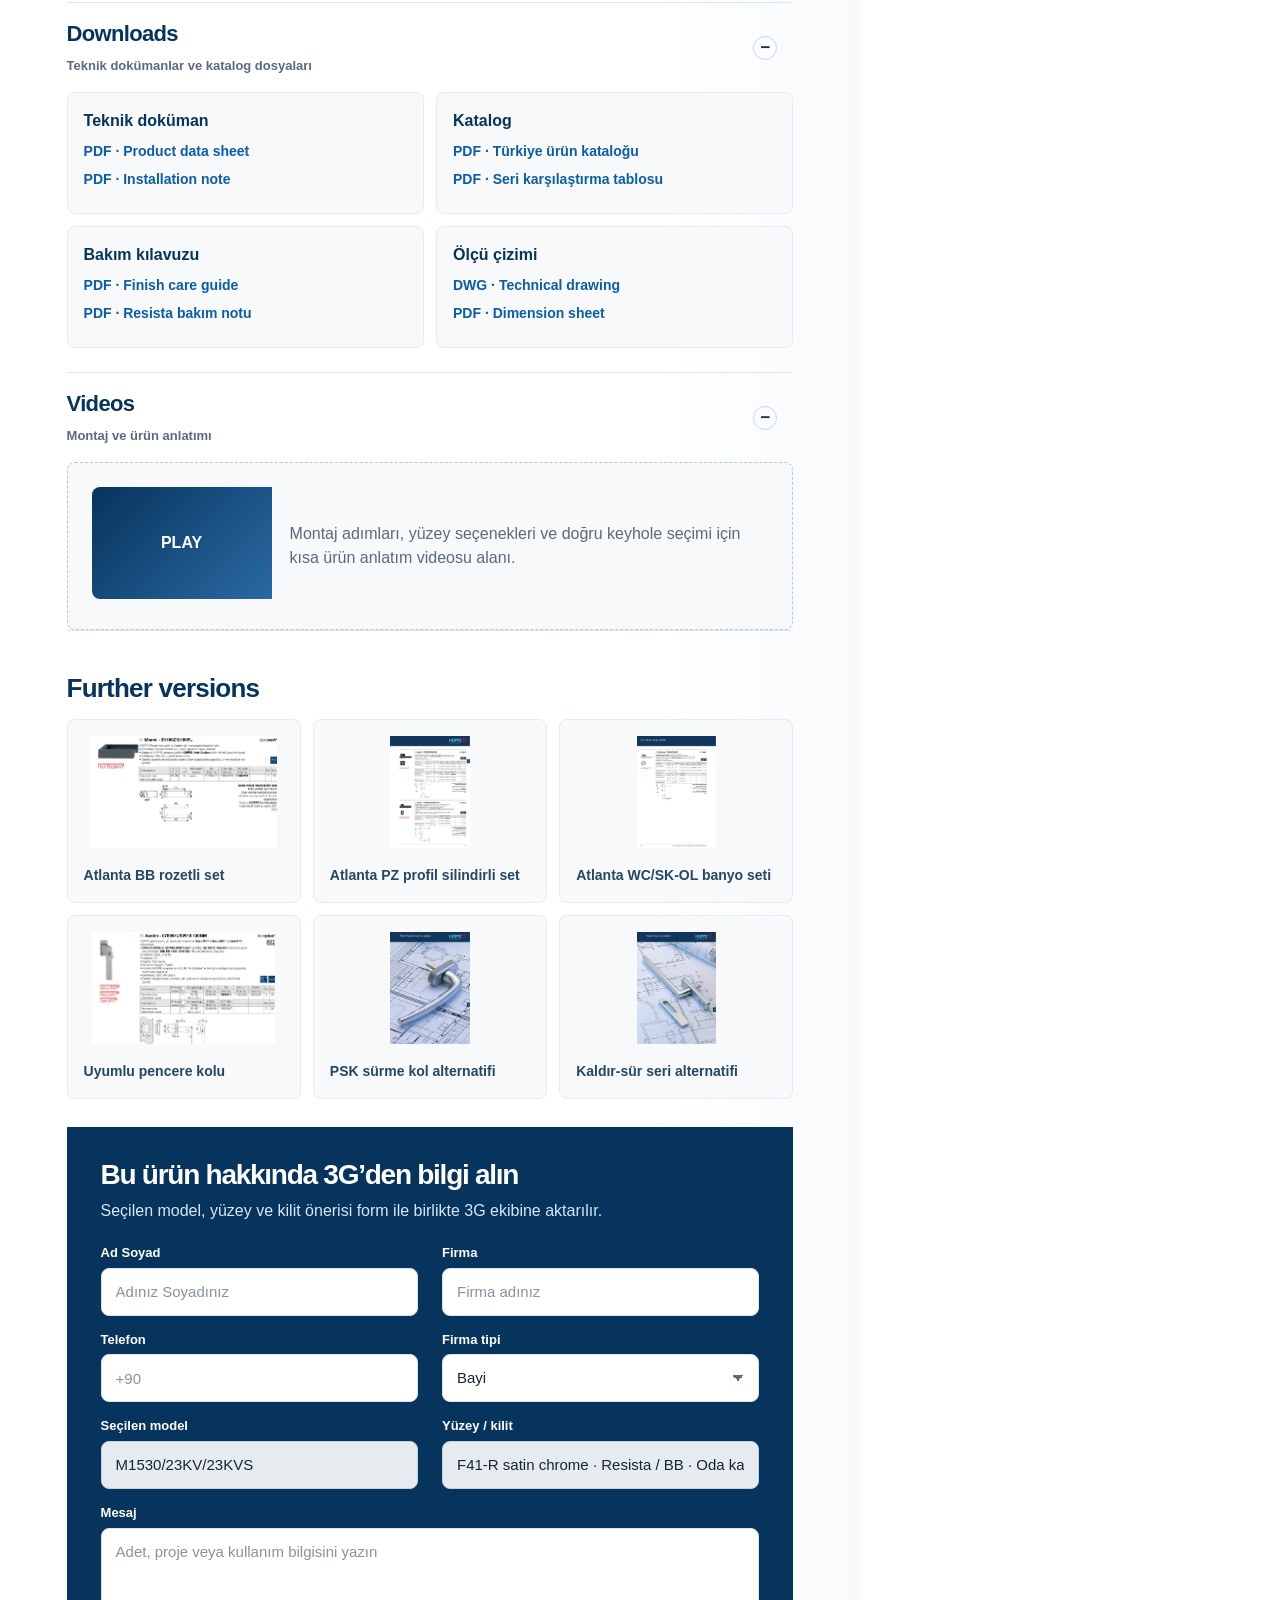
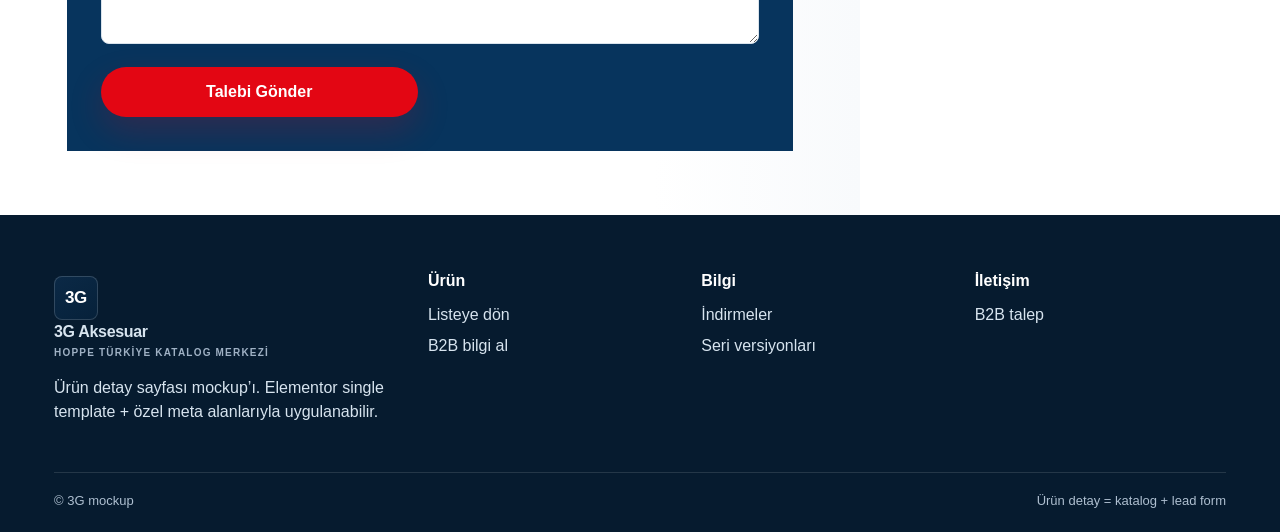
==== commit 0d004ed2: "Unify responsive site header navigation" ====
--- a/urun-detay.html
+++ b/urun-detay.html
@@ -16,7 +16,7 @@
       --detail-blue: #07345d;
       --detail-red: #e30613;
       --detail-soft-blue: #edf5fb;
-      --detail-header-offset: 88px;
+      --detail-header-offset: 72px;
       --detail-radius: 8px;
       background: var(--detail-bg);
     }
@@ -28,7 +28,7 @@
     .detail-page-v6 .site-header {
       position: sticky;
       top: 0;
-      z-index: 40;
+      z-index: 120;
     }
 
     .detail-page-v6 .product-detail-shell {
@@ -941,12 +941,8 @@
     }
 
     @media (max-width: 560px) {
-      .detail-page-v6 .topbar {
-        display: none;
-      }
-
       .detail-page-v6 .navbar {
-        height: 64px;
+        height: 68px;
       }
 
       .detail-page-v6 .actions .btn-primary,
@@ -976,8 +972,8 @@
 <body class="detail-page-side detail-page-v6">
   <div class="topbar">
     <div class="container">
-      <span>Ürün detay mockup · B2B bilgi talebi odaklı</span>
-      <span>Sepet / fiyat / ödeme yoktur</span>
+      <span>HOPPE ürün grupları · B2B katalog görünümü</span>
+      <span>Fiyat / sepet / online ödeme bulunmaz</span>
     </div>
   </div>
 
@@ -989,17 +985,56 @@
       </a>
       <nav class="nav-links" aria-label="Ana menü">
         <a href="index.html">Anasayfa</a>
-        <a href="urunler.html">Ürünler</a>
+        <div class="nav-item">
+          <a class="nav-product-trigger" href="urunler.html">Ürünler <span>▾</span></a>
+          <div class="nav-dropdown" aria-label="Ürün kategorileri">
+            <a href="urunler.html">Kapı kolları</a>
+            <a href="urunler.html">Çekme kolları</a>
+            <a href="urunler.html">Pencere kolları</a>
+            <a href="urunler.html">Sürme sistemler</a>
+            <a href="urunler.html">Cam ve bölme kapı kolları</a>
+            <a href="urunler.html">Kapı aksesuarları</a>
+          </div>
+        </div>
         <a href="index.html#catalog">Türkiye Kataloğu</a>
-        <a class="active" href="urun-detay.html">Ürün Detay</a>
         <a href="index.html#lead">B2B Talep</a>
+        <a class="active" href="urun-detay.html">Ürün Detay Örneği</a>
       </nav>
       <div class="actions">
-        <a class="btn btn-primary" href="#lead-detail">Bu ürün için bilgi al</a>
-        <button class="mobile-toggle" type="button" aria-label="Menü">☰</button>
+        <a class="btn btn-primary" href="#lead-detail">B2B Talep</a>
+        <button class="mobile-toggle" type="button" aria-label="Menü" aria-expanded="false" aria-controls="mobileNavigation" data-mobile-toggle>☰</button>
       </div>
     </div>
   </header>
+  <div class="mobile-menu" id="mobileNavigation" data-mobile-menu hidden>
+    <div class="mobile-menu-panel">
+      <div class="mobile-menu-head">
+        <a class="brand" href="index.html">
+          <span class="brand-mark"></span>
+          <span>3G Aksesuar<small>HOPPE Türkiye Katalog Merkezi</small></span>
+        </a>
+        <button class="mobile-menu-close" type="button" aria-label="Menüyü kapat" data-mobile-close>×</button>
+      </div>
+      <nav class="mobile-menu-nav" aria-label="Mobil menü">
+        <a href="index.html">Anasayfa</a>
+        <details class="mobile-menu-products">
+          <summary>Ürünler</summary>
+          <div class="mobile-subnav">
+            <a href="urunler.html">Kapı kolları</a>
+            <a href="urunler.html">Çekme kolları</a>
+            <a href="urunler.html">Pencere kolları</a>
+            <a href="urunler.html">Sürme sistemler</a>
+            <a href="urunler.html">Cam ve bölme kapı kolları</a>
+            <a href="urunler.html">Kapı aksesuarları</a>
+          </div>
+        </details>
+        <a href="index.html#catalog">Türkiye Kataloğu</a>
+        <a href="index.html#lead">B2B Talep</a>
+        <a class="active" href="urun-detay.html">Ürün Detay Örneği</a>
+      </nav>
+      <a class="btn btn-primary mobile-menu-cta" href="#lead-detail">B2B Talep</a>
+    </div>
+  </div>
 
   <main class="product-detail-shell">
     <article class="product-detail-canvas">
--- a/assets/css/styles.css
+++ b/assets/css/styles.css
@@ -19,15 +19,15 @@
 html{scroll-behavior:smooth}
 body{margin:0;font-family:Arial, Helvetica, sans-serif;color:var(--ink);background:var(--paper);line-height:1.5}
 a{text-decoration:none;color:inherit} img{max-width:100%;display:block} button,input,select,textarea{font:inherit}.container{max-width:var(--max);margin:auto;padding:0 24px}
-.topbar{background:#061b2f;color:#d8e7f4;font-size:13px}.topbar .container{min-height:36px;display:flex;align-items:center;justify-content:space-between;gap:16px}.site-header{position:sticky;top:0;z-index:100;background:rgba(251,252,253,.92);backdrop-filter:blur(16px);border-bottom:1px solid rgba(16,24,40,.08)}
-.navbar{height:76px;display:flex;align-items:center;justify-content:space-between;gap:22px}.brand{display:flex;align-items:center;gap:12px;font-weight:900;letter-spacing:-.02em}.brand-mark{width:44px;height:44px;border-radius:14px;background:linear-gradient(145deg,var(--navy),#06213a);display:grid;place-items:center;color:#fff;box-shadow:inset 0 0 0 1px rgba(255,255,255,.16)}.brand-mark:before{content:'3G';font-size:17px}.brand small{display:block;font-size:10px;letter-spacing:.12em;text-transform:uppercase;color:var(--muted);font-weight:700;margin-top:1px}.nav-links{display:flex;gap:23px;font-size:15px;align-items:center}.nav-links a{position:relative;color:#253347}.nav-links a.active:after,.nav-links a:hover:after{content:'';position:absolute;height:2px;left:0;right:0;bottom:-10px;background:var(--red)}.actions{display:flex;gap:9px;align-items:center}.mobile-toggle{display:none;border:0;background:transparent;font-size:26px}.btn{display:inline-flex;align-items:center;justify-content:center;gap:9px;border-radius:999px;border:1px solid transparent;padding:12px 18px;font-weight:800;cursor:pointer;white-space:nowrap;transition:.22s}.btn-primary{background:var(--red);color:#fff;box-shadow:0 14px 34px rgba(227,6,19,.18)}.btn-primary:hover{transform:translateY(-2px);box-shadow:0 16px 42px rgba(227,6,19,.25)}.btn-dark{background:var(--navy);color:white}.btn-outline{background:white;border-color:rgba(16,24,40,.15);color:var(--navy)}.btn-outline:hover{border-color:var(--red);color:var(--red)}.btn-soft{background:#eef4f8;border-color:#d9e3ec;color:#0b2946}.btn-link{border:0;background:none;padding:0;font-weight:900;color:var(--red);cursor:pointer}.kicker{display:inline-flex;align-items:center;gap:9px;border:1px solid rgba(227,6,19,.2);background:#fff;padding:8px 12px;border-radius:999px;color:#b1000a;font-size:13px;font-weight:900}.kicker:before{content:'';width:8px;height:8px;border-radius:50%;background:var(--red)}
+.topbar{background:#061b2f;color:#d8e7f4;font-size:13px}.topbar .container{min-height:30px;display:flex;align-items:center;justify-content:space-between;gap:16px}.site-header{position:sticky;top:0;z-index:100;background:rgba(255,255,255,.96);backdrop-filter:blur(16px);border-bottom:1px solid rgba(16,24,40,.08);box-shadow:0 10px 30px rgba(12,34,56,.04)}
+.navbar{height:72px;display:flex;align-items:center;justify-content:space-between;gap:22px}.brand{display:flex;align-items:center;gap:12px;font-weight:900;letter-spacing:-.02em}.brand-mark{width:44px;height:44px;border-radius:8px;background:linear-gradient(145deg,var(--navy),#06213a);display:grid;place-items:center;color:#fff;box-shadow:inset 0 0 0 1px rgba(255,255,255,.16)}.brand-mark:before{content:'3G';font-size:17px}.brand small{display:block;font-size:10px;letter-spacing:.12em;text-transform:uppercase;color:var(--muted);font-weight:700;margin-top:1px}.nav-links{display:flex;gap:22px;font-size:15px;align-items:center}.nav-links a,.nav-product-trigger{position:relative;color:#253347;font-weight:700}.nav-links a.active:after,.nav-links a:hover:after,.nav-product-trigger.active:after,.nav-item:hover .nav-product-trigger:after{content:'';position:absolute;height:2px;left:0;right:0;bottom:-10px;background:var(--red)}.nav-item{position:relative}.nav-product-trigger{display:inline-flex;align-items:center;gap:6px}.nav-product-trigger:before{content:'';position:absolute;inset:-18px -10px}.nav-product-trigger span{font-size:12px;color:#6a7686}.nav-dropdown{position:absolute;top:calc(100% + 18px);left:-18px;width:230px;padding:8px;border:1px solid rgba(16,24,40,.1);border-radius:8px;background:#fff;box-shadow:0 22px 55px rgba(12,34,56,.16);opacity:0;visibility:hidden;transform:translateY(8px);transition:.18s;z-index:140}.nav-item:hover .nav-dropdown,.nav-item:focus-within .nav-dropdown{opacity:1;visibility:visible;transform:translateY(0)}.nav-dropdown a{display:block;padding:10px 12px;border-radius:6px;color:#253347;font-size:14px;font-weight:800}.nav-dropdown a:hover{background:#f1f6fa;color:var(--navy)}.nav-dropdown a:after{display:none}.actions{display:flex;gap:9px;align-items:center}.mobile-toggle{display:none;width:44px;height:44px;border:1px solid rgba(16,24,40,.11);border-radius:999px;background:#fff;color:var(--navy);font-size:22px;line-height:1;cursor:pointer}.mobile-toggle:hover{border-color:#b8c7d6;background:#f5f8fb}.mobile-menu{position:fixed;inset:0;z-index:180;background:rgba(6,27,47,.42);display:flex;justify-content:flex-end}.mobile-menu[hidden]{display:none}.mobile-menu-panel{width:min(100%,390px);height:100%;background:#fff;box-shadow:-24px 0 60px rgba(6,27,47,.22);display:flex;flex-direction:column;padding:18px 20px 24px;overflow:auto}.mobile-menu-head{display:flex;align-items:center;justify-content:space-between;gap:16px;padding-bottom:16px;border-bottom:1px solid var(--line)}.mobile-menu-close{width:42px;height:42px;border:1px solid var(--line);border-radius:999px;background:#fff;color:var(--navy);font-size:28px;line-height:1;cursor:pointer}.mobile-menu-nav{display:grid;gap:6px;padding:18px 0}.mobile-menu-nav a,.mobile-menu-nav summary{display:flex;align-items:center;justify-content:space-between;min-height:46px;padding:0 4px;color:#10243b;font-weight:900;cursor:pointer}.mobile-menu-nav a.active{color:var(--red)}.mobile-menu-products{border-top:1px solid #edf1f5;border-bottom:1px solid #edf1f5}.mobile-menu-products summary{list-style:none}.mobile-menu-products summary::-webkit-details-marker{display:none}.mobile-menu-products summary:after{content:'+';color:#6a7686}.mobile-menu-products[open] summary:after{content:'−'}.mobile-subnav{display:grid;gap:2px;padding:0 0 12px 14px}.mobile-subnav a{min-height:36px;color:#536275;font-size:14px}.mobile-menu-cta{margin-top:auto;width:100%;min-height:48px}.nav-open{overflow:hidden}.btn{display:inline-flex;align-items:center;justify-content:center;gap:9px;border-radius:999px;border:1px solid transparent;padding:12px 18px;font-weight:800;cursor:pointer;white-space:nowrap;transition:.22s}.btn-primary{background:var(--red);color:#fff;box-shadow:0 14px 34px rgba(227,6,19,.18)}.btn-primary:hover{transform:translateY(-2px);box-shadow:0 16px 42px rgba(227,6,19,.25)}.btn-dark{background:var(--navy);color:white}.btn-outline{background:white;border-color:rgba(16,24,40,.15);color:var(--navy)}.btn-outline:hover{border-color:var(--red);color:var(--red)}.btn-soft{background:#eef4f8;border-color:#d9e3ec;color:#0b2946}.btn-link{border:0;background:none;padding:0;font-weight:900;color:var(--red);cursor:pointer}.kicker{display:inline-flex;align-items:center;gap:9px;border:1px solid rgba(227,6,19,.2);background:#fff;padding:8px 12px;border-radius:999px;color:#b1000a;font-size:13px;font-weight:900}.kicker:before{content:'';width:8px;height:8px;border-radius:50%;background:var(--red)}
 h1{font-size:clamp(43px,6.7vw,82px);line-height:.92;letter-spacing:-.06em;margin:20px 0;color:#06213a}h2{font-size:clamp(31px,4.2vw,52px);line-height:1;letter-spacing:-.045em;margin:0;color:#06213a}h3{letter-spacing:-.03em;line-height:1.1;margin:0}.lead{font-size:19px;color:#405166;max-width:670px;margin:0 0 28px}.muted{color:var(--muted)}
 .hero{background:radial-gradient(circle at 80% 10%,rgba(227,6,19,.08),transparent 30%),linear-gradient(135deg,#f7fafc,#e8f0f6 52%,#fff);overflow:hidden;border-bottom:1px solid rgba(16,24,40,.08)}.hero-grid{min-height:640px;display:grid;grid-template-columns:1.02fr .98fr;gap:48px;align-items:center;padding:66px 0}.hero-actions{display:flex;gap:12px;flex-wrap:wrap;margin-bottom:28px}.proof-row{display:grid;grid-template-columns:repeat(3,1fr);gap:12px;max-width:650px}.proof{background:rgba(255,255,255,.83);border:1px solid rgba(16,24,40,.08);border-radius:18px;padding:14px}.proof strong{display:block;font-size:25px;color:var(--navy);line-height:1}.proof span{font-size:13px;color:var(--muted)}
 .visual-board{position:relative;min-height:520px}.photo-stack{position:absolute;inset:0}.photo{position:absolute;border-radius:24px;overflow:hidden;box-shadow:var(--shadow);background:#ddd;border:1px solid rgba(255,255,255,.7)}.photo img{width:100%;height:100%;object-fit:cover}.photo.main{right:0;top:6px;width:72%;height:380px}.photo.small-a{left:0;top:68px;width:42%;height:240px}.photo.small-b{left:15%;bottom:0;width:46%;height:210px}.photo.note{right:4%;bottom:28px;width:45%;height:auto;background:rgba(6,33,58,.93);color:#fff;padding:22px}.photo.note h3{font-size:24px;margin-bottom:9px}.photo.note p{color:#d7e5ef;margin:0 0 15px;font-size:14px}.photo.note ul{margin:0;padding-left:18px;color:#fff;font-size:14px}.image-credit{position:absolute;left:12px;bottom:10px;background:rgba(6,33,58,.74);color:white;font-size:11px;padding:6px 9px;border-radius:999px}.section{padding:86px 0}.section-muted{background:#eef4f8}.section-dark{background:#061b2f;color:white}.section-dark h2,.section-dark h3{color:white}.section-head{display:flex;align-items:end;justify-content:space-between;gap:26px;margin-bottom:32px}.section-copy{max-width:560px;color:var(--muted);margin:0}.section-dark .section-copy{color:#b8cadd}
 .category-grid{display:grid;grid-template-columns:repeat(3,1fr);gap:18px}.category-card{background:white;border:1px solid rgba(16,24,40,.08);border-radius:26px;overflow:hidden;box-shadow:0 18px 46px rgba(12,34,56,.08);transition:.24s}.category-card:hover{transform:translateY(-4px);box-shadow:0 24px 66px rgba(12,34,56,.14)}.category-media{height:210px;background:#dce5ed;position:relative;overflow:hidden}.category-media img{width:100%;height:100%;object-fit:cover;transition:.45s}.category-card:hover .category-media img{transform:scale(1.04)}.category-media:after{content:'';position:absolute;inset:0;background:linear-gradient(180deg,transparent 45%,rgba(6,33,58,.68))}.cat-num{position:absolute;left:16px;bottom:13px;color:white;font-weight:900;letter-spacing:.12em}.category-body{padding:22px}.category-body h3{font-size:25px;margin-bottom:10px}.category-body p{color:var(--muted);font-size:15px;margin:0 0 18px}.chips{display:flex;gap:7px;flex-wrap:wrap}.chip{display:inline-flex;border:1px solid #dbe4ed;background:#f6f9fb;border-radius:999px;padding:6px 10px;font-size:12px;font-weight:800;color:#32455a}.chip.red{background:#fff1f2;border-color:#ffd5da;color:#b0000c}.chip.blue{background:#edf6ff;border-color:#d7ecff;color:#0b4a75}.chip.gold{background:#fff7e8;border-color:#f4dab3;color:#855414}.chip.green{background:#edf5ef;border-color:#d9e8dc;color:#44604b}.flow{display:grid;grid-template-columns:repeat(5,1fr);gap:10px}.flow-step{background:white;border:1px solid rgba(16,24,40,.08);border-radius:22px;padding:20px;min-height:164px}.flow-step b{display:grid;place-items:center;width:36px;height:36px;border-radius:50%;background:var(--navy);color:white;margin-bottom:16px}.flow-step strong{display:block;line-height:1.1}.flow-step span{display:block;font-size:13px;color:var(--muted);margin-top:9px}
 .assistant-box{border-radius:34px;background:linear-gradient(145deg,#0b2946,#061b2f);padding:34px;color:white;box-shadow:var(--shadow);overflow:hidden;position:relative}.assistant-box:before{content:'';position:absolute;right:-70px;top:-80px;width:260px;height:260px;border-radius:50%;background:rgba(227,6,19,.14)}.assistant-grid{position:relative;display:grid;grid-template-columns:.9fr 1.1fr;gap:28px}.assistant-box h2{color:white}.assistant-box p{color:#c4d2de}.step-card{background:rgba(255,255,255,.08);border:1px solid rgba(255,255,255,.13);border-radius:20px;padding:16px;margin-bottom:12px}.choice-row{display:flex;gap:8px;flex-wrap:wrap;margin-top:10px}.choice{border:1px solid rgba(255,255,255,.18);background:rgba(255,255,255,.08);color:white;border-radius:999px;padding:9px 12px;cursor:pointer;font-size:14px}.choice.is-selected{background:var(--red);border-color:var(--red)}.assistant-result{display:none;background:white;color:#06213a;border-radius:18px;padding:16px;margin-top:12px}.assistant-result.show{display:block}.assistant-result ul{margin:8px 0 0;padding-left:18px;color:#536275}.catalog-strip{display:grid;grid-template-columns:.92fr 1.08fr;gap:22px;align-items:center;background:white;border:1px solid rgba(16,24,40,.08);box-shadow:var(--shadow);border-radius:34px;padding:26px}.catalog-preview{display:grid;grid-template-columns:1fr 1fr;gap:12px}.catalog-preview img{height:260px;width:100%;object-fit:cover;border-radius:20px;border:1px solid var(--line)}.lead-panel{background:linear-gradient(145deg,#081e35,#123e63);color:white;border-radius:34px;padding:32px;box-shadow:var(--shadow)}.lead-panel h2{color:white}.form-grid{display:grid;grid-template-columns:1fr 1fr;gap:14px;margin-top:22px}.field label{display:block;font-size:13px;font-weight:800;margin-bottom:6px}.field input,.field select,.field textarea{width:100%;border:1px solid rgba(255,255,255,.18);background:rgba(255,255,255,.09);color:white;border-radius:14px;padding:13px}.field input::placeholder,.field textarea::placeholder{color:#bdcad7}.field textarea{min-height:100px}.field.full{grid-column:1/-1}.page-title{background:linear-gradient(135deg,#f8fbfd,#e9f1f7);padding:64px 0 46px;border-bottom:1px solid rgba(16,24,40,.08)}.breadcrumb{font-size:13px;color:var(--muted);font-weight:800;margin-bottom:10px}.page-title h1{font-size:clamp(40px,5.4vw,68px);max-width:900px}.page-title p{max-width:760px;color:#536275;font-size:18px}.catalog-layout{display:grid;grid-template-columns:285px 1fr;gap:26px;align-items:start}.filter-panel{position:sticky;top:94px;background:white;border:1px solid rgba(16,24,40,.09);border-radius:24px;padding:20px;box-shadow:0 16px 42px rgba(12,34,56,.06)}.filter-head{display:flex;justify-content:space-between;align-items:center;margin-bottom:10px}.filter-group{border-top:1px solid var(--line);padding:17px 0}.filter-group-title{font-weight:900;margin-bottom:10px}.filter-group label{display:flex;gap:9px;align-items:center;font-size:14px;color:#34445a;margin:10px 0}.catalog-tools{display:flex;justify-content:space-between;gap:16px;align-items:start;margin-bottom:18px}.searchbox{width:min(520px,100%);border:1px solid var(--line);background:white;border-radius:999px;padding:14px 18px}.view-toggle{display:flex;background:#e7eef4;border-radius:999px;padding:5px}.view-toggle button{border:0;background:transparent;padding:9px 13px;border-radius:999px;font-weight:800;cursor:pointer;color:#405166}.view-toggle button.active{background:white;color:var(--navy);box-shadow:0 8px 20px rgba(12,34,56,.08)}.product-grid{display:grid;grid-template-columns:repeat(2,1fr);gap:18px}.product-card{background:white;border:1px solid rgba(16,24,40,.09);border-radius:25px;overflow:hidden;box-shadow:0 15px 40px rgba(12,34,56,.06);display:flex;flex-direction:column}.product-img{height:245px;background:#d9e2ea;overflow:hidden}.product-img img{width:100%;height:100%;object-fit:cover;transition:.4s}.product-card:hover .product-img img{transform:scale(1.04)}.product-body{padding:20px;display:flex;flex-direction:column;gap:16px;flex:1}.tagline{display:flex;gap:7px;flex-wrap:wrap;margin-bottom:12px}.product-body h3{font-size:24px;margin-bottom:8px}.product-body p{color:var(--muted);font-size:15px;margin:0}.product-meta{display:grid;grid-template-columns:1fr 1fr;gap:9px;margin-top:14px}.product-meta div{background:#f4f7fa;border:1px solid #e2e9ef;border-radius:14px;padding:10px;font-size:13px;color:#536275}.product-meta strong{display:block;color:#0b2946}.product-grid.list-view{grid-template-columns:1fr}.product-grid.list-view .product-card{display:grid;grid-template-columns:300px 1fr}.product-grid.list-view .product-img{height:100%}.hide{display:none!important}.technical-table{background:white;border:1px solid var(--line);border-radius:22px;overflow:auto;box-shadow:0 16px 42px rgba(12,34,56,.06)}table{width:100%;border-collapse:collapse;min-width:760px}th,td{text-align:left;border-bottom:1px solid #e4ebf1;padding:14px 16px;font-size:14px}th{background:#f1f5f8;color:#0b2946}.detail-grid{display:grid;grid-template-columns:.95fr 1.05fr;gap:32px;align-items:start}.detail-gallery{position:sticky;top:100px}.detail-main-img{border-radius:30px;overflow:hidden;background:#e4ebf1;box-shadow:var(--shadow)}.detail-main-img img{width:100%;height:480px;object-fit:cover}.thumbs{display:grid;grid-template-columns:repeat(4,1fr);gap:10px;margin-top:12px}.thumbs img{height:92px;width:100%;object-fit:cover;border-radius:14px;border:2px solid transparent;cursor:pointer}.thumbs img.active{border-color:var(--red)}.spec-card{background:white;border:1px solid rgba(16,24,40,.09);border-radius:30px;padding:28px;box-shadow:0 18px 52px rgba(12,34,56,.08)}.spec-card h1{font-size:clamp(38px,5vw,60px);margin:14px 0}.spec-list{display:grid;grid-template-columns:1fr 1fr;gap:10px;margin:22px 0}.spec-item{background:#f4f7fa;border:1px solid #e2e9ef;border-radius:16px;padding:12px}.spec-item strong{display:block;font-size:12px;color:var(--muted);text-transform:uppercase;letter-spacing:.04em}.spec-item span{font-weight:800;color:var(--navy)}.tabs{display:flex;gap:8px;border-bottom:1px solid var(--line);margin-top:26px}.tab{border:0;background:transparent;padding:12px 8px;font-weight:900;cursor:pointer;color:var(--muted)}.tab.active{color:var(--red);border-bottom:2px solid var(--red)}.tab-panel{padding-top:18px;color:#405166}.footer{background:#061b2f;color:#d7e4ef;padding:54px 0 22px}.footer-grid{display:grid;grid-template-columns:1.4fr repeat(3,1fr);gap:22px}.footer a{display:block;margin:7px 0;color:#d7e4ef}.footer h4{color:white;margin:0 0 10px}.footer .brand small{color:#9fb1c4}.footer-bottom{display:flex;justify-content:space-between;gap:16px;border-top:1px solid rgba(255,255,255,.12);margin-top:32px;padding-top:18px;font-size:13px;color:#aebfd0}.codex-note{background:#fff7e8;border:1px solid #f4d7aa;border-radius:22px;padding:22px;color:#4a3311}
-@media(max-width:1000px){.nav-links{display:none}.mobile-toggle{display:block}.hero-grid,.assistant-grid,.catalog-strip,.detail-grid{grid-template-columns:1fr}.visual-board{min-height:560px}.category-grid,.product-grid{grid-template-columns:1fr 1fr}.catalog-layout{grid-template-columns:1fr}.filter-panel{position:relative;top:auto}.flow{grid-template-columns:repeat(2,1fr)}.product-grid.list-view .product-card{display:flex}.section-head{display:block}.section-copy{margin-top:12px}.detail-gallery{position:relative;top:auto}}
-@media(max-width:680px){.topbar .container,.proof-row,.category-grid,.form-grid,.product-grid,.spec-list,.footer-grid{grid-template-columns:1fr;display:grid}.actions .btn-outline{display:none}.hero-grid{padding:48px 0}.section{padding:58px 0}.photo.main{width:88%;height:330px}.photo.small-a{width:54%;height:205px}.photo.small-b{width:55%;height:185px}.photo.note{width:70%;right:0}.catalog-tools{display:block}.view-toggle{margin-top:12px;display:inline-flex}.footer-bottom{display:block}.catalog-preview{grid-template-columns:1fr}.catalog-preview img{height:220px}.detail-main-img img{height:330px}}
+@media(max-width:1080px){.nav-links{display:none}.mobile-toggle{display:grid;place-items:center}.navbar{height:68px}.actions .btn-primary{display:none}.hero-grid,.assistant-grid,.catalog-strip,.detail-grid{grid-template-columns:1fr}.visual-board{min-height:560px}.category-grid,.product-grid{grid-template-columns:1fr 1fr}.catalog-layout{grid-template-columns:1fr}.filter-panel{position:relative;top:auto}.flow{grid-template-columns:repeat(2,1fr)}.product-grid.list-view .product-card{display:flex}.section-head{display:block}.section-copy{margin-top:12px}.detail-gallery{position:relative;top:auto}}
+@media(max-width:680px){.topbar .container{min-height:30px;display:flex;font-size:11px;line-height:1.25}.topbar .container span:last-child{display:none}.proof-row,.category-grid,.form-grid,.product-grid,.spec-list,.footer-grid{grid-template-columns:1fr;display:grid}.brand{gap:10px}.brand-mark{width:40px;height:40px}.brand small{font-size:9px}.mobile-menu-panel{width:100%;padding-left:18px;padding-right:18px}.actions .btn-outline{display:none}.hero-grid{padding:48px 0}.section{padding:58px 0}.photo.main{width:88%;height:330px}.photo.small-a{width:54%;height:205px}.photo.small-b{width:55%;height:185px}.photo.note{width:70%;right:0}.catalog-tools{display:block}.view-toggle{margin-top:12px;display:inline-flex}.footer-bottom{display:block}.catalog-preview{grid-template-columns:1fr}.catalog-preview img{height:220px}.detail-main-img img{height:330px}}
 
 /* Product detail v2: open customiser area */
 .detail-page-v2{background:#f7f9fb}.product-hero-v2{padding:54px 0 34px;background:linear-gradient(135deg,#f8fbfd 0%,#eef4f8 54%,#fff 100%);border-bottom:1px solid rgba(16,24,40,.08)}.product-hero-grid-v2{display:grid;grid-template-columns:minmax(360px,.86fr) minmax(420px,1.14fr);gap:42px;align-items:center}.product-visual-panel{position:relative}.product-code-badge{position:absolute;left:22px;top:20px;z-index:2;background:#061b2f;color:#fff;border-radius:999px;padding:9px 14px;font-size:13px;font-weight:900}.product-main-frame{min-height:460px;background:#fff;border:1px solid rgba(16,24,40,.08);border-radius:38px;display:grid;place-items:center;box-shadow:0 24px 70px rgba(12,34,56,.12);overflow:hidden}.product-main-frame img{max-width:88%;max-height:390px;object-fit:contain}.thumbs.v2 img{background:white;object-fit:contain;padding:8px}.product-copy-panel h1{font-size:clamp(48px,7vw,86px);max-width:720px}.spec-list.compact{margin-top:18px}.customizer-section{padding:28px 0 84px;background:#fff}.customizer-board{background:#fff;border:1px solid rgba(16,24,40,.08);border-radius:38px;box-shadow:0 30px 90px rgba(12,34,56,.12);overflow:hidden}.customizer-topline{display:flex;justify-content:space-between;align-items:center;gap:20px;padding:34px 34px 28px;border-bottom:1px solid #edf1f5}.customizer-title-wrap{display:flex;align-items:center;gap:26px;color:#06213a}.customizer-title-wrap h2{font-size:clamp(30px,4vw,48px);letter-spacing:-.055em;color:#07345d;font-weight:500}.sliders-mark{width:54px;height:34px;position:relative}.sliders-mark:before,.sliders-mark:after,.sliders-mark span:first-child{content:'';position:absolute;left:0;right:0;height:2px;background:#07345d}.sliders-mark:before{top:5px}.sliders-mark span:first-child{top:16px}.sliders-mark:after{top:27px}.sliders-mark span:nth-child(2){position:absolute;width:13px;height:13px;border:2px solid #07345d;border-radius:50%;background:#fff;top:-1px;left:28px;z-index:1;box-sizing:border-box}.sliders-mark span:first-child:after{content:'';position:absolute;width:13px;height:13px;border:2px solid #07345d;border-radius:50%;background:#fff;top:-5px;left:11px;box-sizing:border-box}.customizer-close{border:0;background:#fff;color:#052c50;font-size:56px;line-height:1;cursor:pointer;width:62px;height:62px;border-radius:50%;display:grid;place-items:center;font-weight:200}.customizer-close:hover{background:#f1f6fa;color:var(--red)}.customizer-content{display:grid;grid-template-columns:1fr 340px;gap:26px;padding:30px 34px 34px}.customizer-main{min-width:0}.customizer-block{margin-bottom:34px}.block-title-line{display:flex;justify-content:space-between;align-items:flex-end;gap:14px;margin-bottom:18px}.block-title-line h3{font-size:clamp(28px,3.5vw,42px);font-weight:500;color:#256199;letter-spacing:-.04em}.block-title-line small{color:#738196;font-weight:800}.model-select-grid{display:grid;grid-template-columns:repeat(4,1fr);gap:18px}.model-option{border:0;background:#fff;min-height:232px;padding:18px 12px 20px;display:flex;flex-direction:column;align-items:center;justify-content:flex-start;text-align:center;cursor:pointer;border-bottom:10px solid transparent;transition:.2s;position:relative;color:#35393f}.model-option img{height:92px;width:100%;object-fit:contain;margin-bottom:18px;filter:drop-shadow(0 8px 12px rgba(12,34,56,.08))}.model-option span{font-size:19px;line-height:1.35;letter-spacing:-.03em;max-width:190px}.model-option:hover{background:#f5f7f9}.model-option.selected{background:#f3f3f3;border-bottom-color:#9ed1f5}.model-option.selected:after{content:'Seçili';position:absolute;top:10px;right:10px;background:#07345d;color:#fff;border-radius:999px;padding:5px 8px;font-size:11px;font-weight:900}.split-block{display:grid;grid-template-columns:1fr 1fr;gap:28px}.finish-grid,.lock-grid{display:grid;grid-template-columns:1fr 1fr;gap:12px}.finish-option,.lock-option{border:1px solid #dce5ee;background:#fff;border-radius:18px;padding:14px;cursor:pointer;text-align:left;transition:.18s;min-height:90px}.finish-option{display:grid;grid-template-columns:42px 1fr;column-gap:12px;align-items:center}.finish-option b,.lock-option b{font-size:19px;color:#06213a}.finish-option small{display:block;color:#6c7a8f;grid-column:2}.finish-option:hover,.lock-option:hover{border-color:#99cbee;background:#f6fbff}.finish-option.selected,.lock-option.selected{border-color:#88c9f5;background:#f0f8ff;box-shadow:inset 0 -5px 0 #9ed1f5}.swatch{width:42px;height:42px;border-radius:50%;border:1px solid rgba(16,24,40,.16);display:block;grid-row:1/3}.swatch-silver{background:linear-gradient(135deg,#edf1f4,#aeb9c3)}.swatch-steel{background:linear-gradient(135deg,#d7dce2,#7d8893)}.swatch-black{background:linear-gradient(135deg,#30363d,#050608)}.swatch-chrome{background:linear-gradient(135deg,#fff,#c5cad1 42%,#f8fafc)}.swatch-white{background:#fff}.swatch-bronze{background:linear-gradient(135deg,#d9ac76,#78502e)}.lock-option b{display:inline-grid;place-items:center;width:44px;height:44px;border-radius:14px;background:#07345d;color:#fff;margin-bottom:10px}.lock-option span{display:block;font-weight:900;color:#06213a}.lock-option small{display:block;color:#6b7889;margin-top:4px}.selection-panel{position:sticky;top:100px;background:linear-gradient(180deg,#f8fbfd,#eef4f8);border:1px solid #dbe5ee;border-radius:28px;padding:22px;align-self:start}.selection-panel h3{font-size:28px;margin:14px 0 16px;color:#06213a}.selected-product-preview{height:180px;background:#fff;border:1px solid #e4ebf2;border-radius:22px;display:grid;place-items:center;margin-bottom:16px}.selected-product-preview img{max-height:140px;object-fit:contain}.selection-list{margin:0}.selection-list div{border-top:1px solid #dce5ee;padding:13px 0}.selection-list dt{font-size:12px;text-transform:uppercase;letter-spacing:.08em;font-weight:900;color:#7b8797}.selection-list dd{margin:3px 0 0;font-weight:900;color:#06213a;line-height:1.25}.selection-note{color:#5b697b;font-size:14px}.customizer-open-note{display:flex;align-items:center;justify-content:space-between;gap:16px;background:#f8fbfd;padding:28px 34px}.customizer-section:not(.is-open) [data-customizer-content]{display:none}.customizer-section:not(.is-open) [data-customizer-closed-note]{display:flex!important}.detail-info-grid{display:grid;grid-template-columns:.9fr 1.1fr;gap:26px;align-items:center}.info-block-large{background:#fff;border:1px solid rgba(16,24,40,.08);border-radius:30px;padding:30px;box-shadow:0 18px 52px rgba(12,34,56,.08)}.small-table table{min-width:0}.small-table th,.small-table td{font-size:14px}.field input[readonly]{opacity:.9;background:rgba(255,255,255,.14)}
